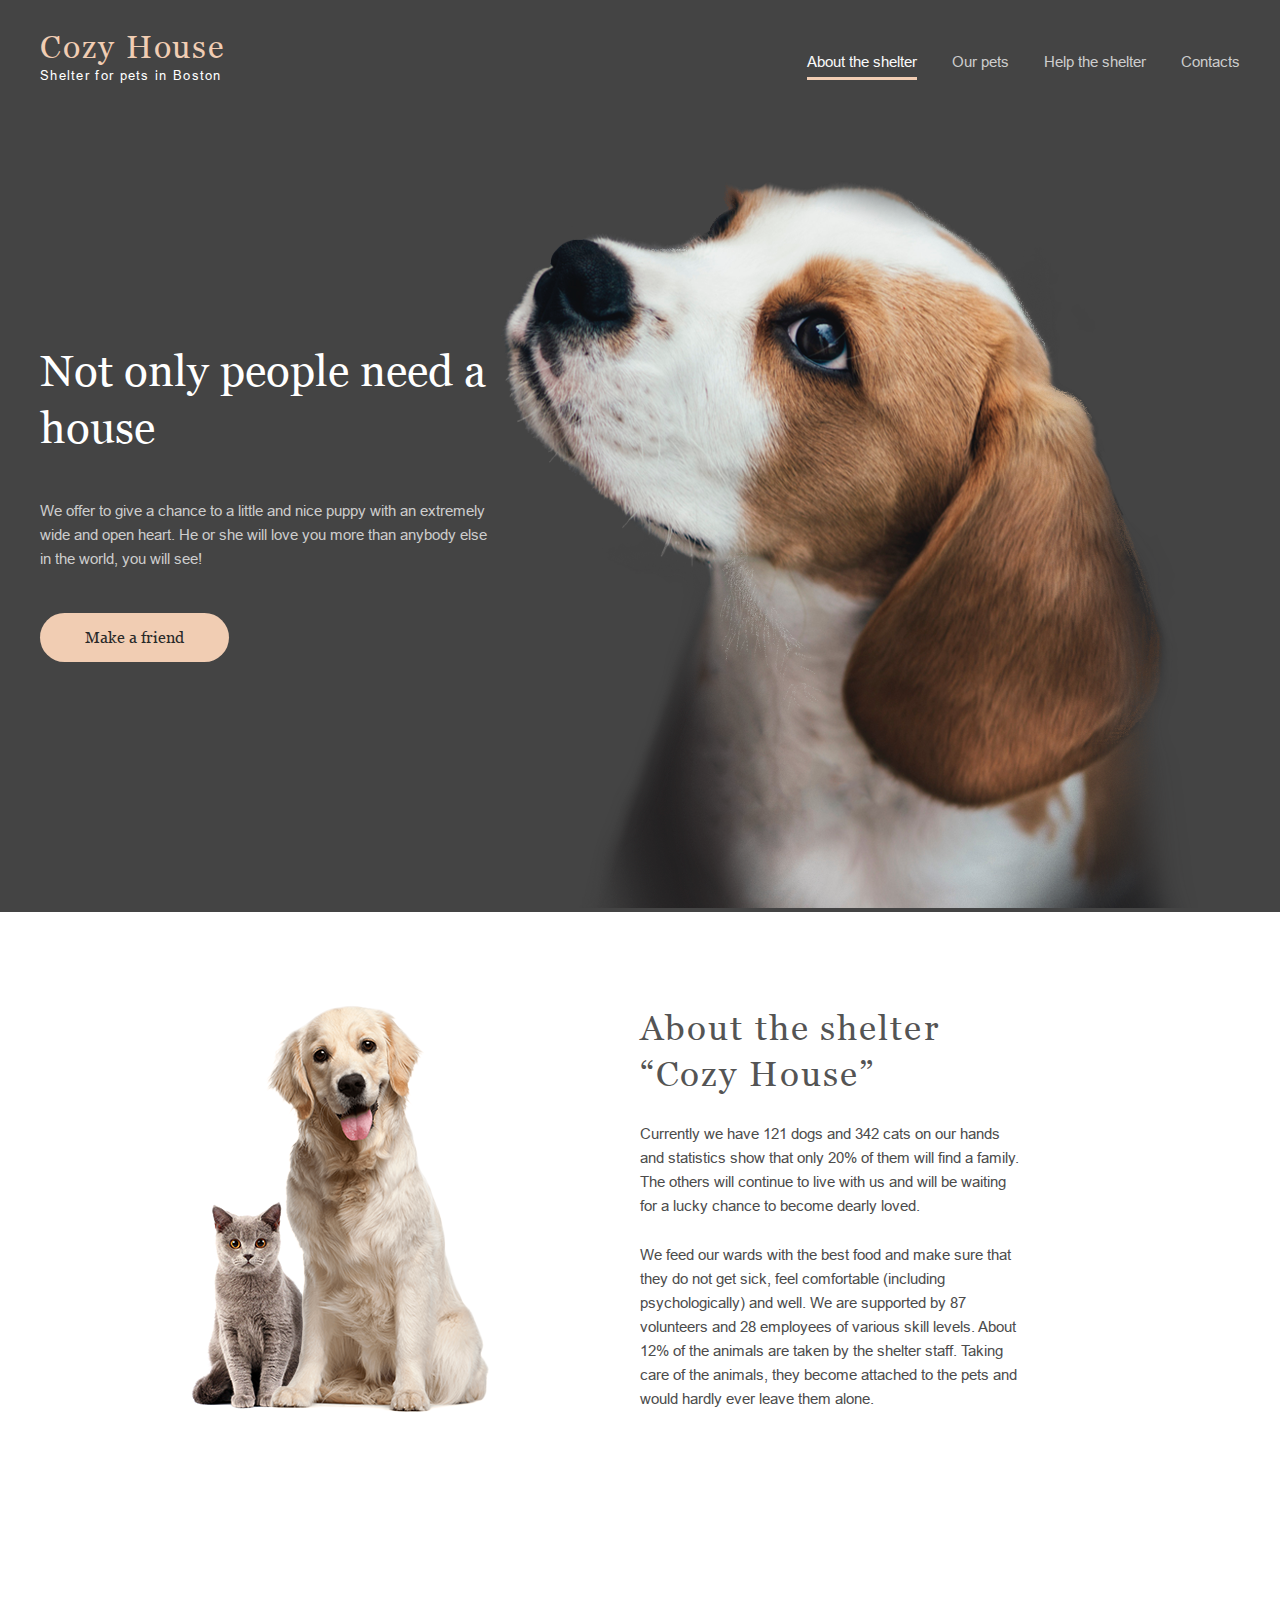
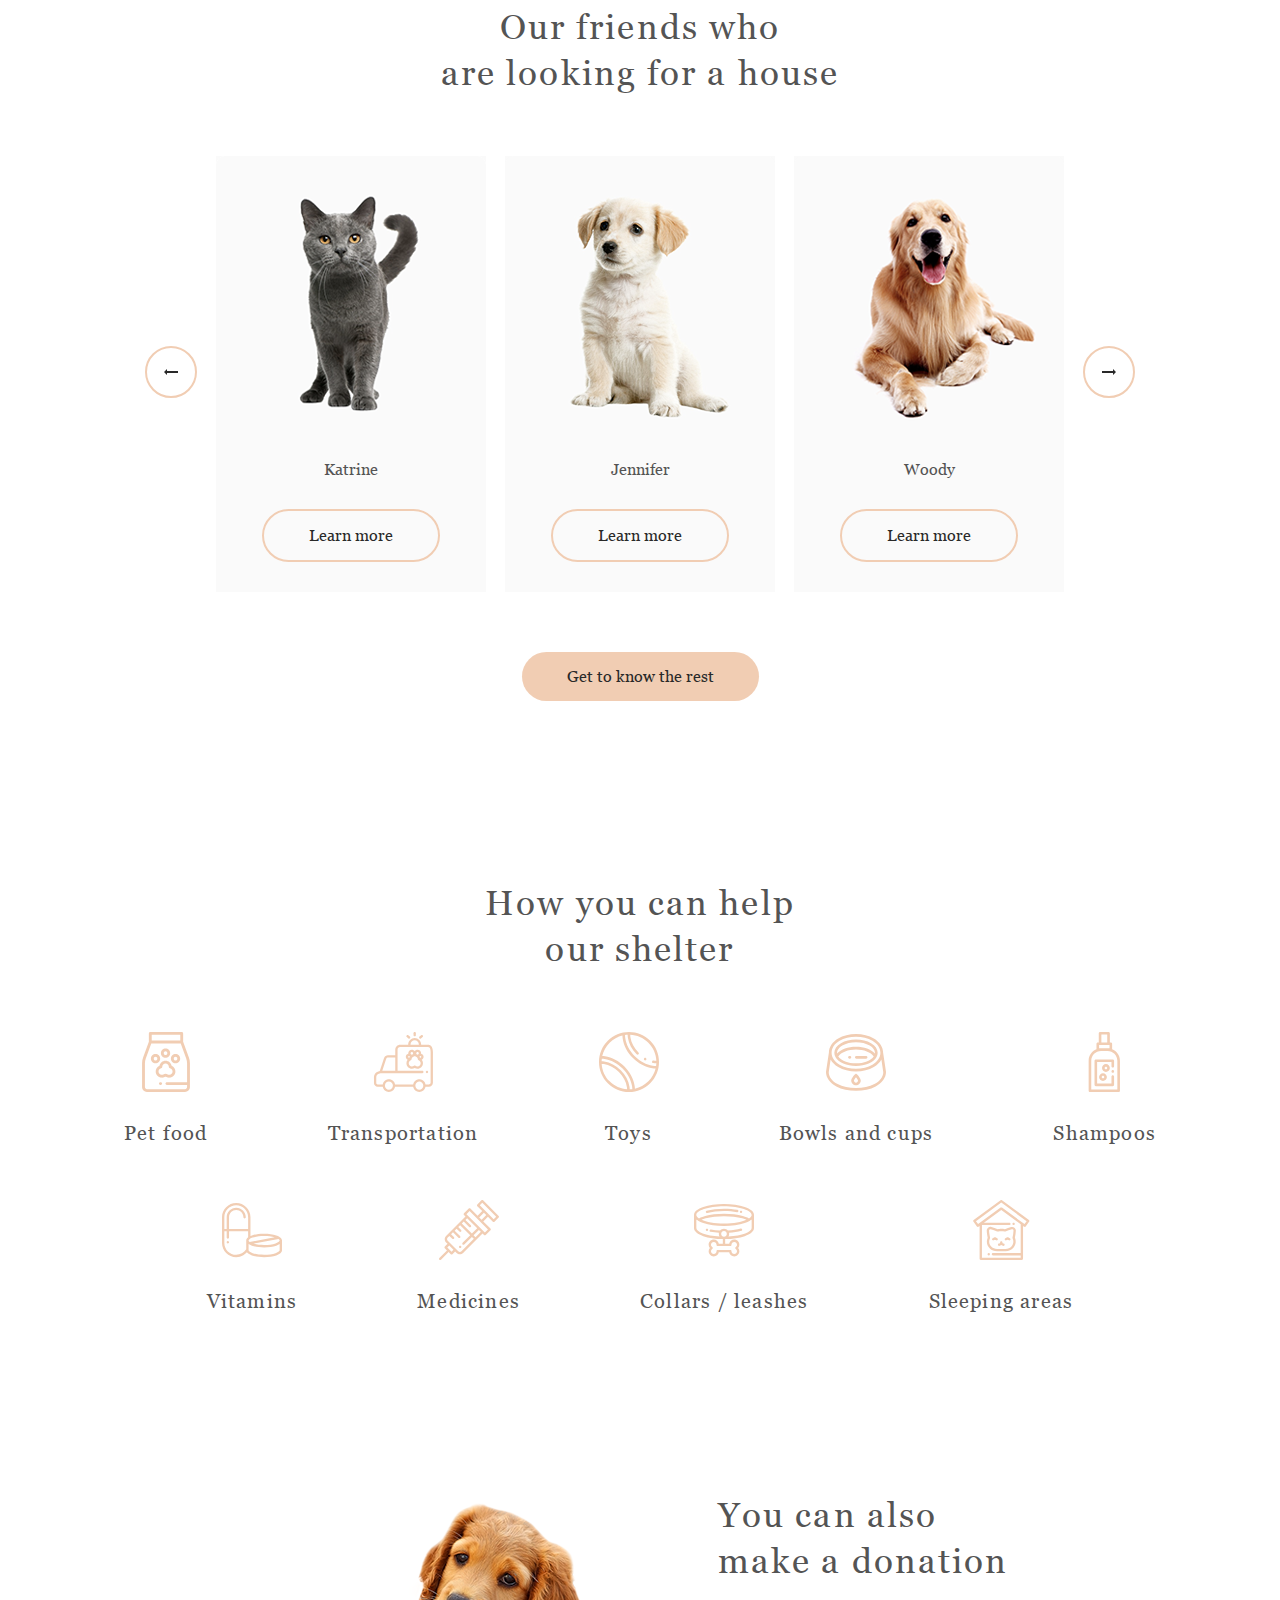
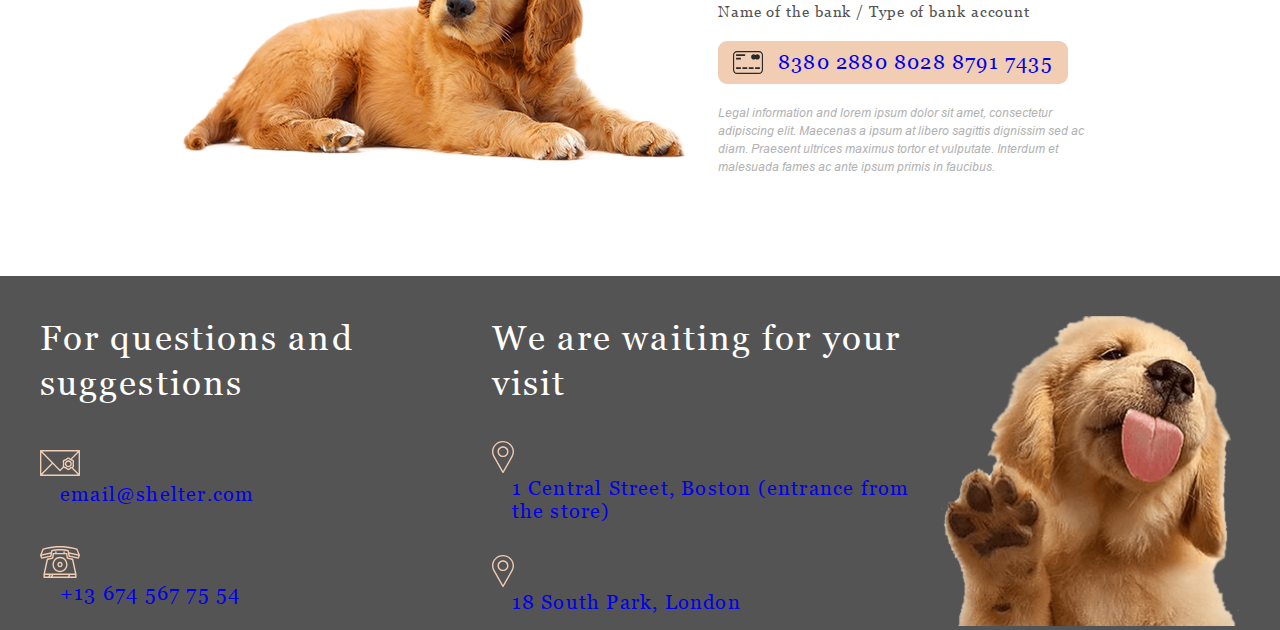
==== shelter/main/index.html @ 23172f02 "feat: add anchor links" ====
<!DOCTYPE html>
<html lang="en">

<head>
	<meta charset="UTF-8">
	<meta http-equiv="X-UA-Compatible" content="IE=edge">
	<meta name="viewport" content="width=device-width, initial-scale=1.0">
	<link rel="icon" href="../assets/images/favicon.png">
	<link rel="stylesheet" href="../assets/scss/main/main.css">
	<title>Cozy House</title>
</head>

<body>
	<header class="header header_absolute">
		<div class="header__container _container">
			<div class="logo">
				<a href="#" class="logo__link">
					<h1 class="logo__title">Cozy House</h1>
						<span class="logo__subtitle">Shelter for pets in Boston</span>
				</a>
			</div>
			<nav class="nav">
				<ul class="nav__menu nav-menu">
					<li class="nav-menu__item">
						<a href="#" class="paragraph-l nav-menu__link nav-menu__link_active">About the shelter</a>
					</li>
					<li class="nav-menu__item">
						<a href="../pets/pets.html" class="paragraph-l nav-menu__link">Our pets</a>
					</li>
					<li class="nav-menu__item">
						<a href="#help" class="paragraph-l nav-menu__link">Help the shelter</a>
					</li>
					<li class="nav-menu__item">
						<a href="#footer" class="paragraph-l nav-menu__link">Contacts</a>
					</li>
				</ul>
			</nav>
		</div>
	</header>
	<main class="main">
		<div class="not-only">
			<div class="not-only__container _container">
				<div class="not-only__body">
					<h2 class="not-only__title">Not only people need a house</h2>
					<p class="paragraph-l not-only__subtitle">We offer to give a chance to a little and nice puppy with an
						extremely wide
						and open heart. He or she will love you more than anybody else in the world, you will see!</p>
					<div class="not-only__make-friend">
						<a href="#pets" class="not-only__btn-make-friend">Make a friend</a>
					</div>
				</div>
				<div class="not-only__puppy-img">
					<img src="../assets/images/not-only-puppy.png" alt="Puppy">
				</div>
			</div>
		</div>
		<section class="about">
			<div class="about__container _container">
				<div class="about__image">
					<img src="../assets/images/about-pets.png" alt="Cat and dog">
				</div>
				<div class="about__body">
					<h3 class="about__title">About the shelter “Cozy House”</h3>
					<p class="paragraph-l about__subtitle">Currently we have 121 dogs and 342 cats on our hands and
						statistics show that
						only 20% of them will find a family. The others will continue to live with us and will be waiting for
						a lucky chance to become dearly loved.</p>
					<p class="paragraph-l about__subtitle">We feed our wards with the best food and make sure that they do
						not get sick,
						feel comfortable (including psychologically) and well. We are supported by 87 volunteers and 28
						employees of various skill levels. About 12% of the animals are taken by the shelter staff. Taking
						care of the animals, they become attached to the pets and would hardly ever leave them alone.</p>
				</div>
			</div>
		</section>
		<section class="pets" id="pets">
			<div class="pets__container _container">
				<h3 class="pets__title">Our friends who<br>are looking for a house</h3>
				<div class="pets__slider pets-slider">
					<div class="pest__slider-arrow-prev">
						<img src="../assets/images/button_arrow-prev.svg" alt="Arrow to previous">
					</div>
					<div class="pets-slider__item">
						<div class="pets-slider__pet-img">
							<img src="../assets/images/pets-katrine.png" alt="Katrine cat">
						</div>
						<span class="pet-slider__pet-name">Katrine</span>
						<a href="" class="pet-slider__btn-learn-more">Learn more</a>
					</div>
					<div class="pets-slider__item">
						<div class="pets-slider__pet-img">
							<img src="../assets/images/pets-jennifer.png" alt="Jennifer dog">
						</div>
						<span class="pet-slider__pet-name">Jennifer</span>
						<a href="" class="pet-slider__btn-learn-more">Learn more</a>
					</div>
					<div class="pets-slider__item">
						<div class="pets-slider__pet-img">
							<img src="../assets/images/pets-woody.png" alt="Woody dog">
						</div>
						<span class="pet-slider__pet-name">Woody</span>
						<a href="" class="pet-slider__btn-learn-more">Learn more</a>
					</div>
					<div class="pest__slider-arrow-next">
						<img src="../assets/images/button_arrow-next.svg" alt="Arrow to next">
					</div>
				</div>
				<div class="pets__rest">
					<a class="pets__btn-rest" href="../pets/pets.html">Get to know the rest</a>
				</div>
			</div>
		</section>
		<section class="help" id="help">
			<div class="help__container _container">
				<h3 class="help__title">How you can help<br>our shelter</h3>
				<div class="help__body">
					<div class="help__item help-item">
						<img src="../assets/icons/icon-pet-food.svg" alt="Pet food" class="help-item__img">
						<h4 class="help-item__title">Pet food</h4>
					</div>
					<div class="help__item help-item">
						<img src="../assets/icons/icon-transportation.svg" alt="Car" class="help-item__img">
						<h4 class="help-item__title">Transportation</h4>
					</div>
					<div class="help__item help-item">
						<img src="../assets/icons/icon-toys.svg" alt="Ball" class="help-item__img">
						<h4 class="help-item__title">Toys</h4>
					</div>
					<div class="help__item help-item">
						<img src="../assets/icons/icon-bowls-and-cups.svg" alt="Bowl" class="help-item__img">
						<h4 class="help-item__title">Bowls and cups</h4>
					</div>
					<div class="help__item help-item">
						<img src="../assets/icons/icon-shampoos.svg" alt="Shampoo" class="help-item__img">
						<h4 class="help-item__title">Shampoos</h4>
					</div>
					<div class="help__item help-item">
						<img src="../assets/icons/icon-vitamins.svg" alt="Pills" class="help-item__img">
						<h4 class="help-item__title">Vitamins</h4>
					</div>
					<div class="help__item help-item">
						<img src="../assets/icons/icon-medicines.svg" alt="Injection" class="help-item__img">
						<h4 class="help-item__title">Medicines</h4>
					</div>
					<div class="help__item help-item">
						<img src="../assets/icons/icon-collars-leashes.svg" alt="Collar" class="help-item__img">
						<h4 class="help-item__title">Collars / leashes</h4>
					</div>
					<div class="help__item help-item">
						<img src="../assets/icons/icon-sleeping-area.svg" alt="Sleeping area" class="help-item__img">
						<h4 class="help-item__title">Sleeping areas</h4>
					</div>
				</div>
			</div>
		</section>
		<section class="donation">
			<div class="donation-container _container">
				<div class="donation__row">
					<div class="donation__image">
						<img src="../assets/images/donation-dog.png" alt="Doggy">
					</div>
					<div class="donation__body">
						<h3 class="donation__title">You can also<br>make a donation</h3>
						<h5 class="bank-name">Name of the bank / Type of bank account</h5>
						<div class="donation__credit-card credit-card">
							<img class="credit-card__icon" src="../assets/icons/icon-credit-card.svg" alt="Credit card">
							<a href="#" class="credic-card__link-number">
								<h4 class="credit-card__number">8380 2880 8028 8791 7435</h4>
							</a>
						</div>
						<p class="paragraph-s donation__info">
							Legal information and lorem ipsum dolor sit amet, consectetur adipiscing elit. Maecenas a ipsum at
							libero sagittis dignissim sed ac diam. Praesent ultrices maximus tortor et vulputate. Interdum et
							malesuada fames ac ante ipsum primis in faucibus.
						</p>
					</div>
				</div>
			</div>
		</section>
	</main>
	<footer class="footer" id="footer">
		<div class="footer-container _container">
			<div class="footer__contacts contacts">
				<h3 class="contacts__title">For questions and suggestions</h3>
				<div class="contacts__email">
					<a href="mailto:email@shelter.com" class="contacts__email-link">
						<img src="../assets/icons/icon-email.svg" alt="Email">
						<h4 class="contacts__email-name">email@shelter.com</h4>
					</a>
				</div>
				<div class="contacts__phone">
					<a href="tel:+136745677554" class="contacts__phone-link">
						<img src="../assets/icons/icon-phone.svg" alt="Phone">
						<h4 class="contacts__phone-number">+13 674 567 75 54</h4>
					</a>
				</div>
			</div>
			<div class="footer__location location">
				<h3 class="location__title">We are waiting for your visit</h3>
				<div class="location__item">
					<a href="https://www.google.com/maps/place/1+Central+St,+Boston,+MA+02109,+%D0%A1%D0%A8%D0%90/@42.3585519,-71.056915,17z/data=!3m1!4b1!4m5!3m4!1s0x89e370868bc2ce7b:0x82fa7db94f5fea9e!8m2!3d42.3585519!4d-71.0547263" class="location__item-link">
						<img src="../assets/icons/icon-marker.svg" alt="Marker">
						<h4 class="location__name">1 Central Street, Boston (entrance from the store)</h4>
					</a>
				</div>
				<div class="location__item">
					<a href="https://www.google.com/maps/place/South+Park+Court,+18+S+Park+Rd,+London+SW19+8TD,+%D0%92%D0%B5%D0%BB%D0%B8%D0%BA%D0%BE%D0%B1%D1%80%D0%B8%D1%82%D0%B0%D0%BD%D0%B8%D1%8F/@51.4202191,-0.2046367,17z/data=!3m1!4b1!4m6!3m5!1s0x487608baa7401b31:0x873a95ca58e122b2!8m2!3d51.4202192!4d-0.200152!16s%2Fg%2F11c1z48z8w" class="location__item-link">
						<img src="../assets/icons/icon-marker.svg" alt="Marker">
						<h4 class="location__name">18 South Park, London</h4>
					</a>
				</div>
			</div>
			<div class="footer__puppy-img">
				<img src="../assets/images/footer-puppy.png" alt="Puppy">
			</div>
		</div>
	</footer>
</body>

</html>
---- shelter/assets/scss/main/main.css ----
@font-face {
  font-family: Arial;
  src: url(../../fonts/Arial.woff2), url(../../fonts/Arial.woff);
  font-style: normal;
  font-weight: 400;
}
@font-face {
  font-family: Arial;
  src: url(../../fonts/Arial-Italic.woff2), url(../../fonts/Arial-Italic.woff);
  font-style: italic;
  font-weight: 400;
}
@font-face {
  font-family: Georgia;
  src: url(../../fonts/Georgia.woff2), url(../../fonts/Georgia.woff);
  font-style: normal;
  font-weight: 400;
}
@font-face {
  font-family: Georgia;
  src: url(../../fonts/Georgia-Bold.woff2), url(../../fonts/Georgia-Bold.woff);
  font-style: normal;
  font-weight: 700;
}
@font-face {
  font-family: Georgia;
  src: url(../../fonts/Georgia-Italic.woff2), url(../../fonts/Georgia-Italic.woff);
  font-style: italic;
  font-weight: 400;
}
*,
*::before,
*::after {
  margin: 0;
  border: 0;
  padding: 0;
  box-sizing: border-box;
}

ol,
ul,
li {
  list-style-type: none;
}

a {
  text-decoration: none;
}

html, body {
  height: 100%;
}

body {
  font-family: Georgia, serif;
  font-weight: 400;
  font-size: 1rem;
  letter-spacing: normal;
  line-height: normal;
  font-style: normal;
  background: #FFFFFF;
  color: #545454;
}

._container {
  margin: auto;
  overflow: hidden;
  max-width: 1200px;
  padding: 0 40px;
  box-sizing: content-box;
}

h2 {
  font-family: Georgia, serif;
  font-weight: 400;
  font-size: 2.75rem;
  letter-spacing: normal;
  line-height: 130%;
  font-style: normal;
}

h3 {
  font-family: Georgia, serif;
  font-weight: 400;
  font-size: 2.1875rem;
  letter-spacing: 2.1px;
  line-height: 130%;
  font-style: normal;
}

.h3-mobile {
  font-family: Georgia, serif;
  font-weight: 400;
  font-size: 1.5625rem;
  letter-spacing: 1.5px;
  line-height: 130%;
  font-style: normal;
}

h4 {
  font-family: Georgia, serif;
  font-weight: 400;
  font-size: 1.25rem;
  letter-spacing: 1.2px;
  line-height: 115%;
  font-style: normal;
}

h5 {
  font-family: Georgia, serif;
  font-weight: 400;
  font-size: 0.9375rem;
  letter-spacing: 0.9px;
  line-height: 110%;
  font-style: normal;
}

.h5-modal-window {
  font-family: Georgia, serif;
  font-weight: 700;
  font-size: 0.9375rem;
  letter-spacing: 0.9px;
  line-height: 110%;
  font-style: normal;
}

.paragraph-l {
  font-family: Arial, sans-serif;
  font-weight: 400;
  font-size: 0.9375rem;
  letter-spacing: normal;
  line-height: 160%;
  font-style: normal;
}

.paragraph-s {
  font-family: Arial, sans-serif;
  font-weight: 400;
  font-size: 0.75rem;
  letter-spacing: normal;
  line-height: 150%;
  font-style: italic;
}

.paragraph-mobile-menu {
  font-family: Arial, sans-serif;
  font-weight: 400;
  font-size: 2rem;
  letter-spacing: normal;
  line-height: 160%;
  font-style: normal;
}

.logo__title {
  font-family: Georgia, serif;
  font-weight: 400;
  font-size: 2rem;
  letter-spacing: 1.92px;
  line-height: 110%;
  font-style: normal;
}

.logo__subtitle {
  font-family: Arial, sans-serif;
  font-weight: 400;
  font-size: 0.8125rem;
  letter-spacing: 1.3px;
  line-height: normal;
  font-style: normal;
}

.header {
  position: relative;
}

.header_absolute {
  position: absolute;
  width: 100%;
  left: 0;
  top: 0;
  z-index: 20;
}

.header__container {
  display: flex;
  align-items: center;
  justify-content: space-between;
  background-color: #444444;
  padding-top: 30px;
}

.logo {
  display: flex;
  flex-direction: column;
}

.logo > *:first-child {
  margin: 0 0 10px 0;
}

.logo__title {
  display: block;
  color: #F1CDB3;
}

.logo__subtitle {
  color: #FFFFFF;
  text-align: right;
}

.nav-menu {
  display: flex;
}

.nav-menu > *:not(:last-child) {
  margin: 0 35px 0 0;
}

.nav-menu__link {
  color: #CDCDCD;
}

.nav-menu__link_active {
  color: #FAFAFA;
  padding: 0 0 7px 0;
  border-bottom: 3px solid #F1CDB3;
}

.not-only {
  position: relative;
}

.not-only__container {
  padding-top: 180px;
  display: flex;
  background-color: #444444;
}

.not-only__body {
  padding: 163px 0 243px 0;
  max-width: 460px;
}

.not-only__body > *:not(:last-child) {
  margin: 0 0 42px 0;
}

.not-only__title {
  color: #FFFFFF;
}

.not-only__subtitle {
  color: #CDCDCD;
}

.not-only__make-friend {
  display: flex;
  justify-content: flex-start;
}

.not-only__btn-make-friend {
  display: flex;
  align-items: center;
  justify-content: center;
  color: #292929;
  padding: 15px 45px;
  border-radius: 100px;
  background-color: #F1CDB3;
}

.about__container {
  padding-top: 80px;
  padding-bottom: 100px;
  display: flex;
}

.about__container > * {
  flex: 0 1 50%;
}

.about__image {
  display: flex;
  align-items: center;
  justify-content: center;
}

.about__body {
  padding: 14px 0;
  max-width: 380px;
}

.about__body > *:not(:last-child) {
  margin: 0 0 25px 0;
}

.about__title {
  color: #545454;
}

.about__subtitle {
  color: #4C4C4C;
}

.pets__container {
  padding-top: 80px;
  padding-bottom: 100px;
}

.pets__container > *:not(:last-child) {
  margin: 0 0 60px 0;
}

.pets__title {
  text-align: center;
}

.pets-slider {
  display: flex;
  justify-content: space-between;
  align-items: center;
  padding: 0 105px;
}

.pets-slider__item {
  background-color: #FAFAFA;
  display: flex;
  align-items: center;
  justify-content: center;
  flex-direction: column;
  min-height: 435px;
}

.pets-slider__item > * {
  margin: 0 0 30px 0;
}

.pet-slider__pet-name {
  color: #545454;
}

.pet-slider__btn-learn-more {
  display: flex;
  align-items: center;
  justify-content: center;
  color: #292929;
  padding: 15px 45px;
  border-radius: 100px;
  border: 2px solid #F1CDB3;
}

.pets__rest {
  display: flex;
  align-items: center;
  justify-content: center;
}

.pets__btn-rest {
  display: flex;
  align-items: center;
  justify-content: center;
  color: #292929;
  padding: 15px 45px;
  border-radius: 100px;
  background-color: #F1CDB3;
}

.help__container {
  padding-top: 80px;
  padding-bottom: 100px;
}

.help__title {
  text-align: center;
  margin: 0 0 60px 0;
}

.help__body {
  display: flex;
  justify-content: center;
  flex-wrap: wrap;
  -moz-column-gap: 120px;
       column-gap: 120px;
  row-gap: 55px;
}

.help__item {
  display: flex;
  align-items: center;
  justify-content: center;
  flex-direction: column;
}

.help-item__img {
  width: 60px;
  margin: 0 0 30px 0;
}

.help-item__title {
  text-align: center;
}

.donation-container {
  padding-top: 80px;
  padding-bottom: 100px;
}

.donation__row {
  padding: 0 142px 0 143px;
  display: flex;
  align-items: center;
  justify-content: center;
}

.donation__body {
  display: flex;
  flex-direction: column;
  align-items: flex-start;
  padding: 0 0 0 30px;
}

.donation__body > *:not(:last-child) {
  margin: 0 0 20px 0;
}

.donation__title {
  color: #545454;
}

.bank-name {
  color: #545454;
}

.credit-card {
  display: flex;
  background-color: #F1CDB3;
  padding: 10px 15px;
  border-radius: 9px;
}

.credit-card__number {
  padding: 0 0 0 15px;
}

.donation__info {
  color: #B2B2B2;
}

.footer-container {
  padding-top: 40px;
  background-color: #545454;
  display: flex;
}

.contacts__title ~ *, .location__title ~ * {
  color: #F1CDB3;
}

.contacts > *:not(:last-child) {
  margin: 0 0 40px 0;
}

.contacts__title, .location__title {
  color: #FFFFFF;
}

.contacts__email, .contacts__phone, .location__item {
  display: flex;
  justify-content: flex-start;
  align-items: center;
}

.contacts__email-name, .contacts__phone-number, .location__name {
  padding: 0 0 0 20px;
}

.location__title {
  margin: 0 0 34px 0;
}

.location__item:not(:last-child) {
  margin: 0 0 32px 0;
}/*# sourceMappingURL=main.css.map */
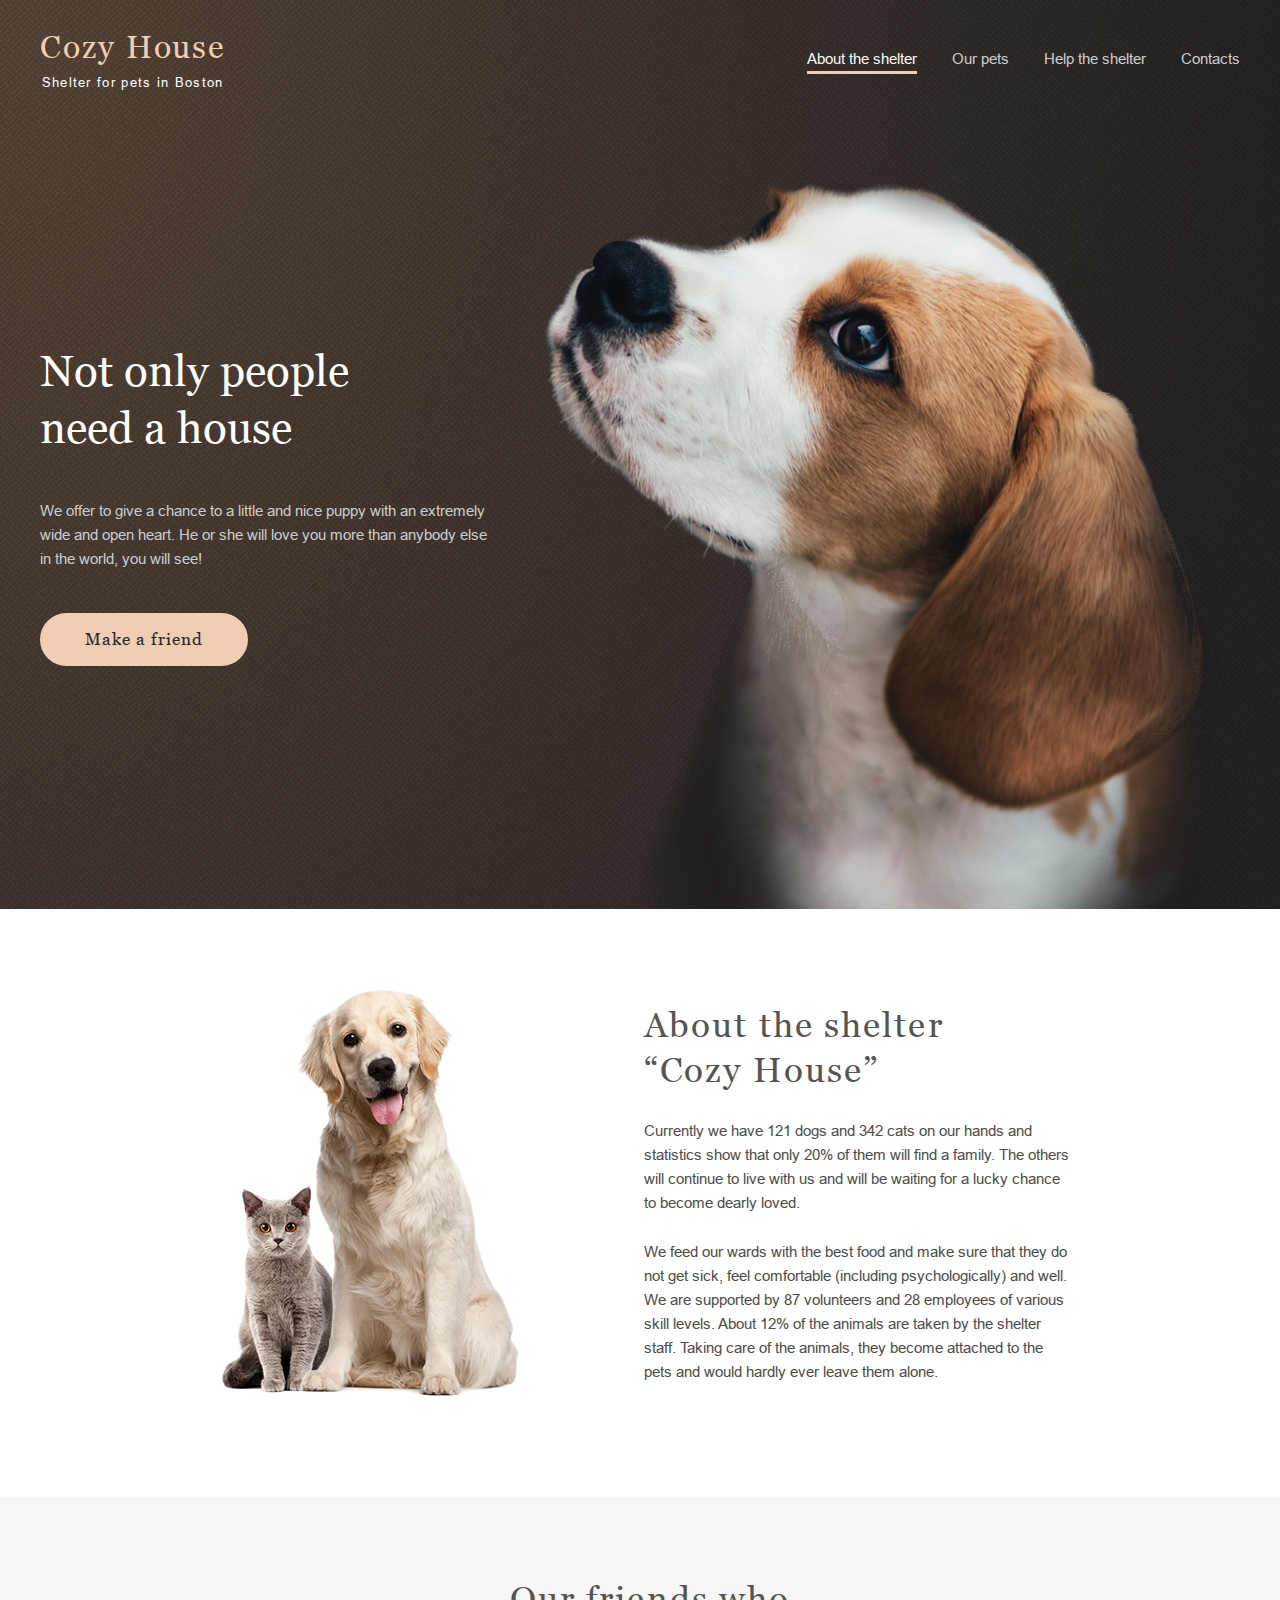
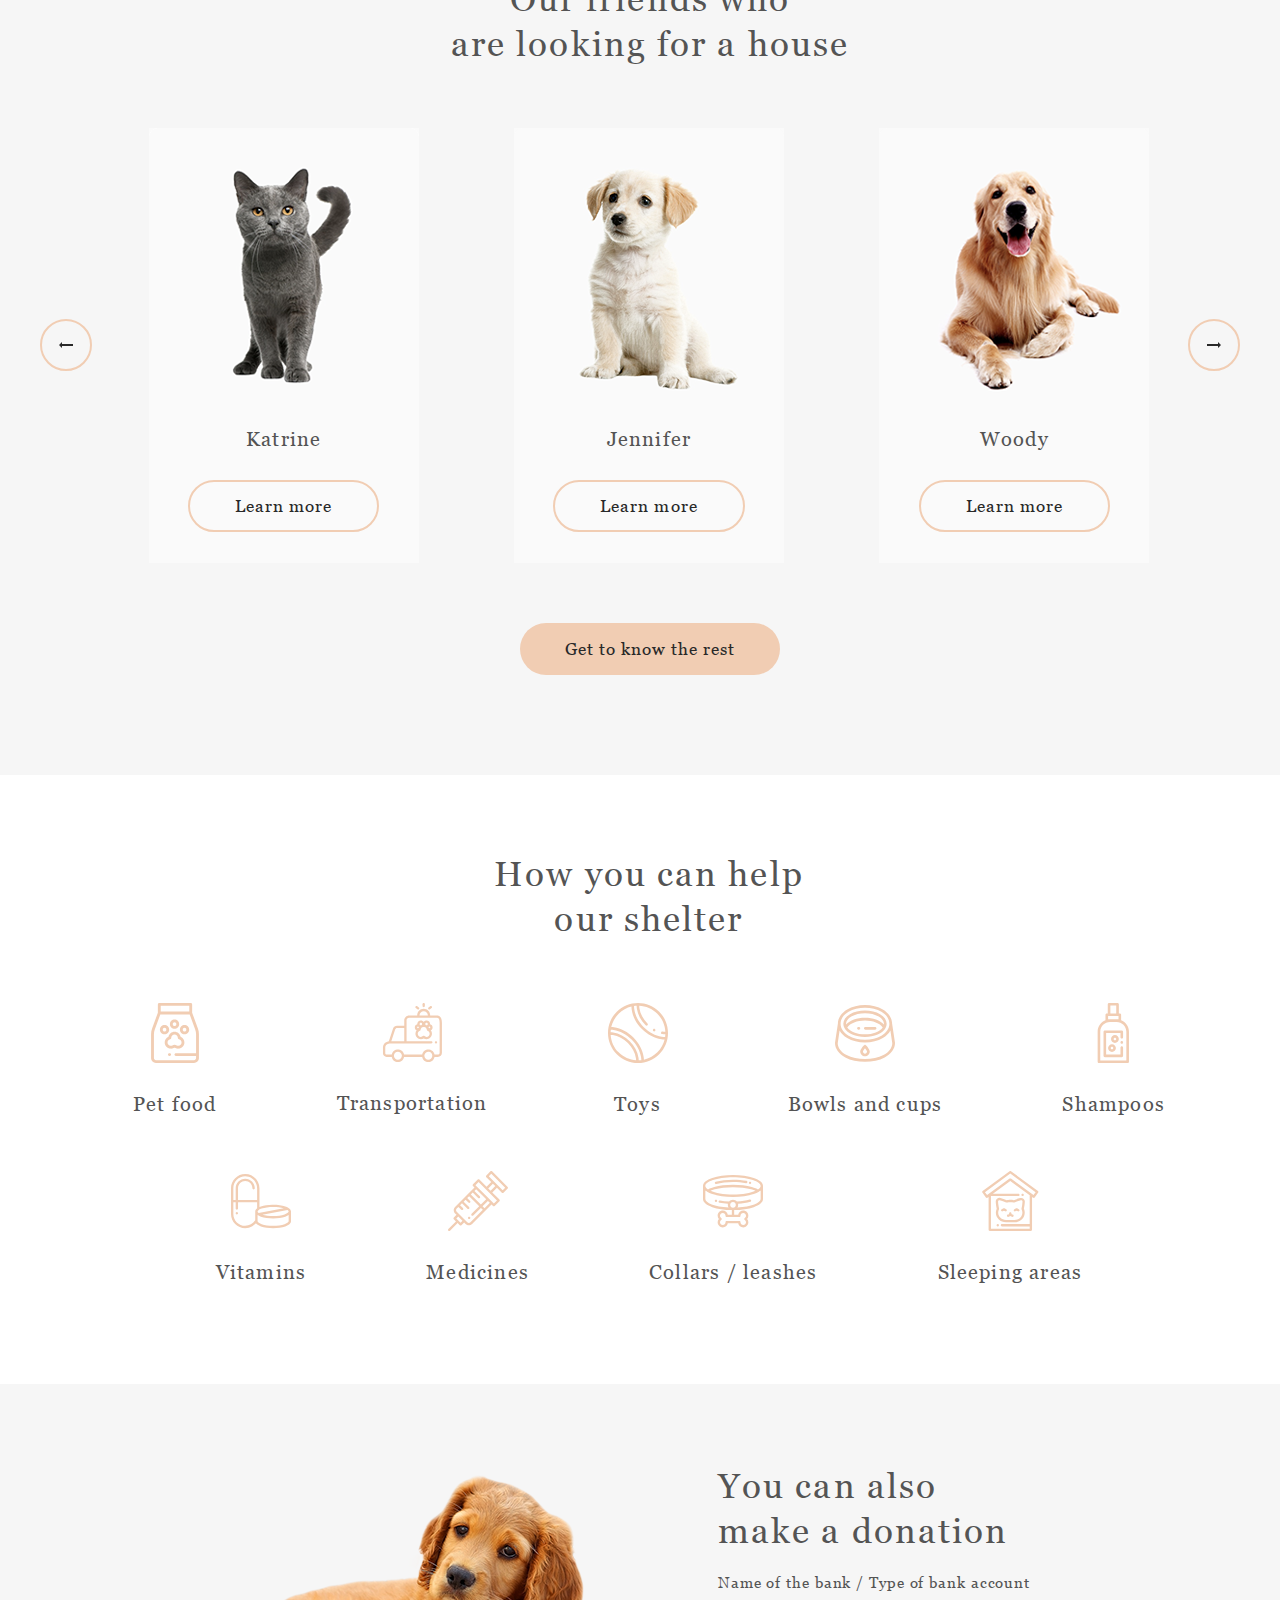
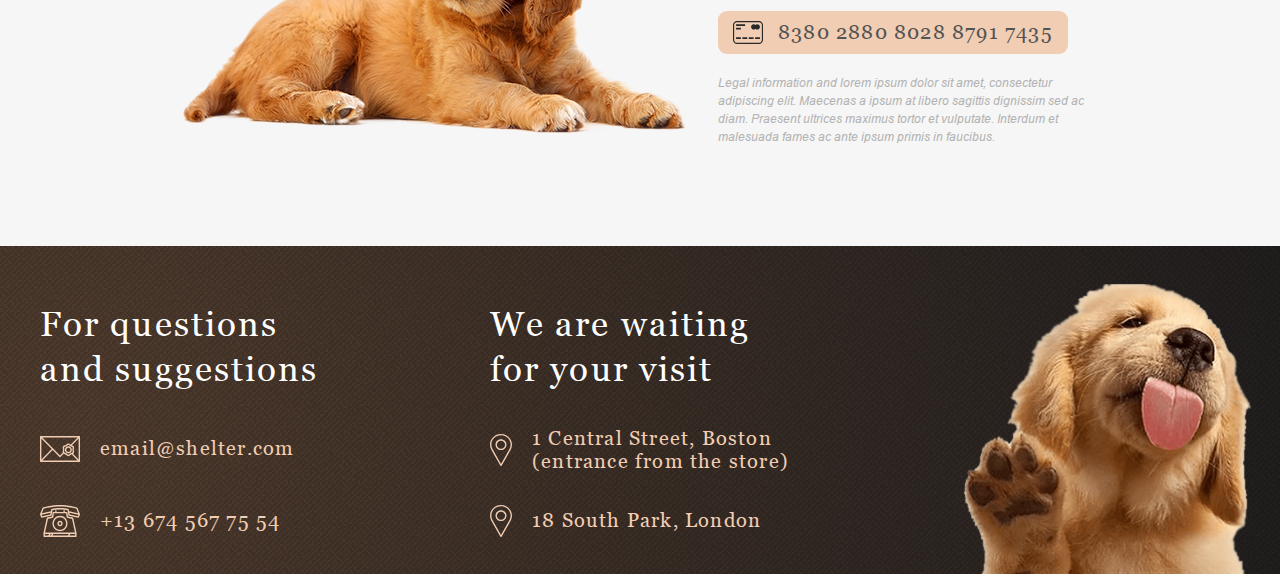
==== commit ea9a48e0: "feat: add link to script.js" ====
--- a/shelter/main/index.html
+++ b/shelter/main/index.html
@@ -164,7 +164,7 @@
 						<h5 class="bank-name">Name of the bank / Type of bank account</h5>
 						<div class="donation__credit-card credit-card">
 							<img class="credit-card__icon" src="../assets/icons/icon-credit-card.svg" alt="Credit card">
-							<a href="#" class="credic-card__link-number">
+							<a href="#" class="credit-card__link-number">
 								<h4 class="credit-card__number">8380 2880 8028 8791 7435</h4>
 							</a>
 						</div>
@@ -215,6 +215,7 @@
 			</div>
 		</div>
 	</footer>
+	<script src="../assets/scripts/index.js"></script>
 </body>
 
 </html>--- a/shelter/assets/scss/main/main.css
+++ b/shelter/assets/scss/main/main.css
@@ -37,6 +37,14 @@
   box-sizing: border-box;
 }
 
+html, body {
+  height: 100%;
+}
+
+html {
+  scroll-behavior: smooth;
+}
+
 ol,
 ul,
 li {
@@ -47,8 +55,8 @@
   text-decoration: none;
 }
 
-html, body {
-  height: 100%;
+img {
+  vertical-align: top;
 }
 
 body {
@@ -66,6 +74,7 @@
   margin: auto;
   overflow: hidden;
   max-width: 1200px;
+  width: 100%;
   padding: 0 40px;
   box-sizing: content-box;
 }
@@ -185,7 +194,6 @@
   display: flex;
   align-items: center;
   justify-content: space-between;
-  background-color: #444444;
   padding-top: 30px;
 }
 
@@ -194,18 +202,18 @@
   flex-direction: column;
 }
 
-.logo > *:first-child {
+.logo__link > *:first-child {
   margin: 0 0 10px 0;
 }
 
 .logo__title {
+  color: #F1CDB3;
+}
+
+.logo__subtitle {
   display: block;
-  color: #F1CDB3;
-}
-
-.logo__subtitle {
+  text-align: center;
   color: #FFFFFF;
-  text-align: right;
 }
 
 .nav-menu {
@@ -217,23 +225,28 @@
 }
 
 .nav-menu__link {
+  display: block;
   color: #CDCDCD;
+  transition: color 0.5s ease-in-out;
+}
+
+.nav-menu__link:not(.nav-menu__link_active):hover {
+  color: #FAFAFA;
 }
 
 .nav-menu__link_active {
   color: #FAFAFA;
-  padding: 0 0 7px 0;
   border-bottom: 3px solid #F1CDB3;
 }
 
 .not-only {
   position: relative;
+  background: url(../../../assets/images/background-noise.png), radial-gradient(100% 215.42% at 0% 0%, #5B483A 0%, #262425 100%);
 }
 
 .not-only__container {
   padding-top: 180px;
   display: flex;
-  background-color: #444444;
 }
 
 .not-only__body {
@@ -247,6 +260,7 @@
 
 .not-only__title {
   color: #FFFFFF;
+  max-width: 410px;
 }
 
 .not-only__subtitle {
@@ -265,7 +279,24 @@
   color: #292929;
   padding: 15px 45px;
   border-radius: 100px;
+  font-family: Georgia, serif;
+  font-weight: 400;
+  font-size: 1.0625rem;
+  letter-spacing: 1.02px;
+  line-height: 130%;
+  font-style: normal;
+  cursor: pointer;
   background-color: #F1CDB3;
+}
+
+.not-only__btn-make-friend:hover {
+  background: #FFFFFF;
+}
+
+.not-only__puppy-img {
+  position: relative;
+  right: -42px;
+  bottom: -1px;
 }
 
 .about__container {
@@ -280,13 +311,14 @@
 
 .about__image {
   display: flex;
-  align-items: center;
-  justify-content: center;
+  align-items: flex-start;
+  justify-content: center;
+  padding: 0 0 0 60px;
 }
 
 .about__body {
-  padding: 14px 0;
-  max-width: 380px;
+  padding: 14px 0 0 4px;
+  max-width: 430px;
 }
 
 .about__body > *:not(:last-child) {
@@ -295,10 +327,15 @@
 
 .about__title {
   color: #545454;
+  max-width: 370px;
 }
 
 .about__subtitle {
   color: #4C4C4C;
+}
+
+.pets {
+  background: #F6F6F6;
 }
 
 .pets__container {
@@ -310,15 +347,32 @@
   margin: 0 0 60px 0;
 }
 
-.pets__title {
+.pets .pets__title {
   text-align: center;
+  max-width: 400px;
+  margin-left: auto;
+  margin-right: auto;
+  transform: translateX(10px);
 }
 
 .pets-slider {
   display: flex;
-  justify-content: space-between;
-  align-items: center;
-  padding: 0 105px;
+  justify-content: space-around;
+  align-items: center;
+  padding: 0 43px 0 61px;
+  position: relative;
+}
+
+.pest__slider-arrow-prev, .pest__slider-arrow-next {
+  position: absolute;
+}
+
+.pest__slider-arrow-prev {
+  left: 0;
+}
+
+.pest__slider-arrow-next {
+  right: 0;
 }
 
 .pets-slider__item {
@@ -330,12 +384,19 @@
   min-height: 435px;
 }
 
+.pets-slider__item:hover .pet-slider__btn-learn-more {
+  border-color: #FDDCC4;
+  background: #FDDCC4;
+}
+
 .pets-slider__item > * {
   margin: 0 0 30px 0;
 }
 
 .pet-slider__pet-name {
   color: #545454;
+  font-size: 1.25rem;
+  letter-spacing: 1.2px;
 }
 
 .pet-slider__btn-learn-more {
@@ -345,13 +406,23 @@
   color: #292929;
   padding: 15px 45px;
   border-radius: 100px;
+  font-family: Georgia, serif;
+  font-weight: 400;
+  font-size: 1.0625rem;
+  letter-spacing: 1.02px;
+  line-height: 130%;
+  font-style: normal;
+  cursor: pointer;
   border: 2px solid #F1CDB3;
+  max-height: 52px;
+  transition: all 0.5s ease-in-out;
 }
 
 .pets__rest {
   display: flex;
   align-items: center;
   justify-content: center;
+  padding: 0 0 0 20px;
 }
 
 .pets__btn-rest {
@@ -361,17 +432,26 @@
   color: #292929;
   padding: 15px 45px;
   border-radius: 100px;
+  font-family: Georgia, serif;
+  font-weight: 400;
+  font-size: 1.0625rem;
+  letter-spacing: 1.02px;
+  line-height: 130%;
+  font-style: normal;
+  cursor: pointer;
   background-color: #F1CDB3;
 }
 
 .help__container {
   padding-top: 80px;
   padding-bottom: 100px;
+  padding-top: 77px;
 }
 
 .help__title {
   text-align: center;
   margin: 0 0 60px 0;
+  padding: 0 0 0 18px;
 }
 
 .help__body {
@@ -381,6 +461,7 @@
   -moz-column-gap: 120px;
        column-gap: 120px;
   row-gap: 55px;
+  padding: 0 0 0 18px;
 }
 
 .help__item {
@@ -399,6 +480,10 @@
   text-align: center;
 }
 
+.donation {
+  background-color: #F6F6F6;
+}
+
 .donation-container {
   padding-top: 80px;
   padding-bottom: 100px;
@@ -438,6 +523,7 @@
 }
 
 .credit-card__number {
+  color: #545454;
   padding: 0 0 0 15px;
 }
 
@@ -445,13 +531,28 @@
   color: #B2B2B2;
 }
 
+.footer {
+  position: relative;
+  background: url(../../../assets/images/background-noise.png), radial-gradient(110.67% 538.64% at 5.73% 50%, #513D2F 0%, #1A1A1C 100%);
+}
+
 .footer-container {
-  padding-top: 40px;
-  background-color: #545454;
-  display: flex;
-}
-
-.contacts__title ~ *, .location__title ~ * {
+  padding-top: 18px;
+  display: flex;
+  justify-content: space-between;
+  align-items: center;
+}
+
+.footer__contacts,
+.footer__location {
+  max-width: 300px;
+  display: flex;
+  flex-direction: column;
+  align-items: flex-start;
+}
+
+.contacts__title ~ *,
+.location__title ~ * {
   color: #F1CDB3;
 }
 
@@ -459,17 +560,23 @@
   margin: 0 0 40px 0;
 }
 
-.contacts__title, .location__title {
+.contacts__title,
+.location__title {
   color: #FFFFFF;
 }
 
-.contacts__email, .contacts__phone, .location__item {
+.contacts__email-link,
+.contacts__phone-link,
+.location__item-link {
   display: flex;
   justify-content: flex-start;
   align-items: center;
-}
-
-.contacts__email-name, .contacts__phone-number, .location__name {
+  color: #F1CDB3;
+}
+
+.contacts__email-name,
+.contacts__phone-number,
+.location__name {
   padding: 0 0 0 20px;
 }
 
@@ -479,4 +586,10 @@
 
 .location__item:not(:last-child) {
   margin: 0 0 32px 0;
+}
+
+.footer__puppy-img {
+  position: relative;
+  right: -20px;
+  bottom: -20px;
 }/*# sourceMappingURL=main.css.map */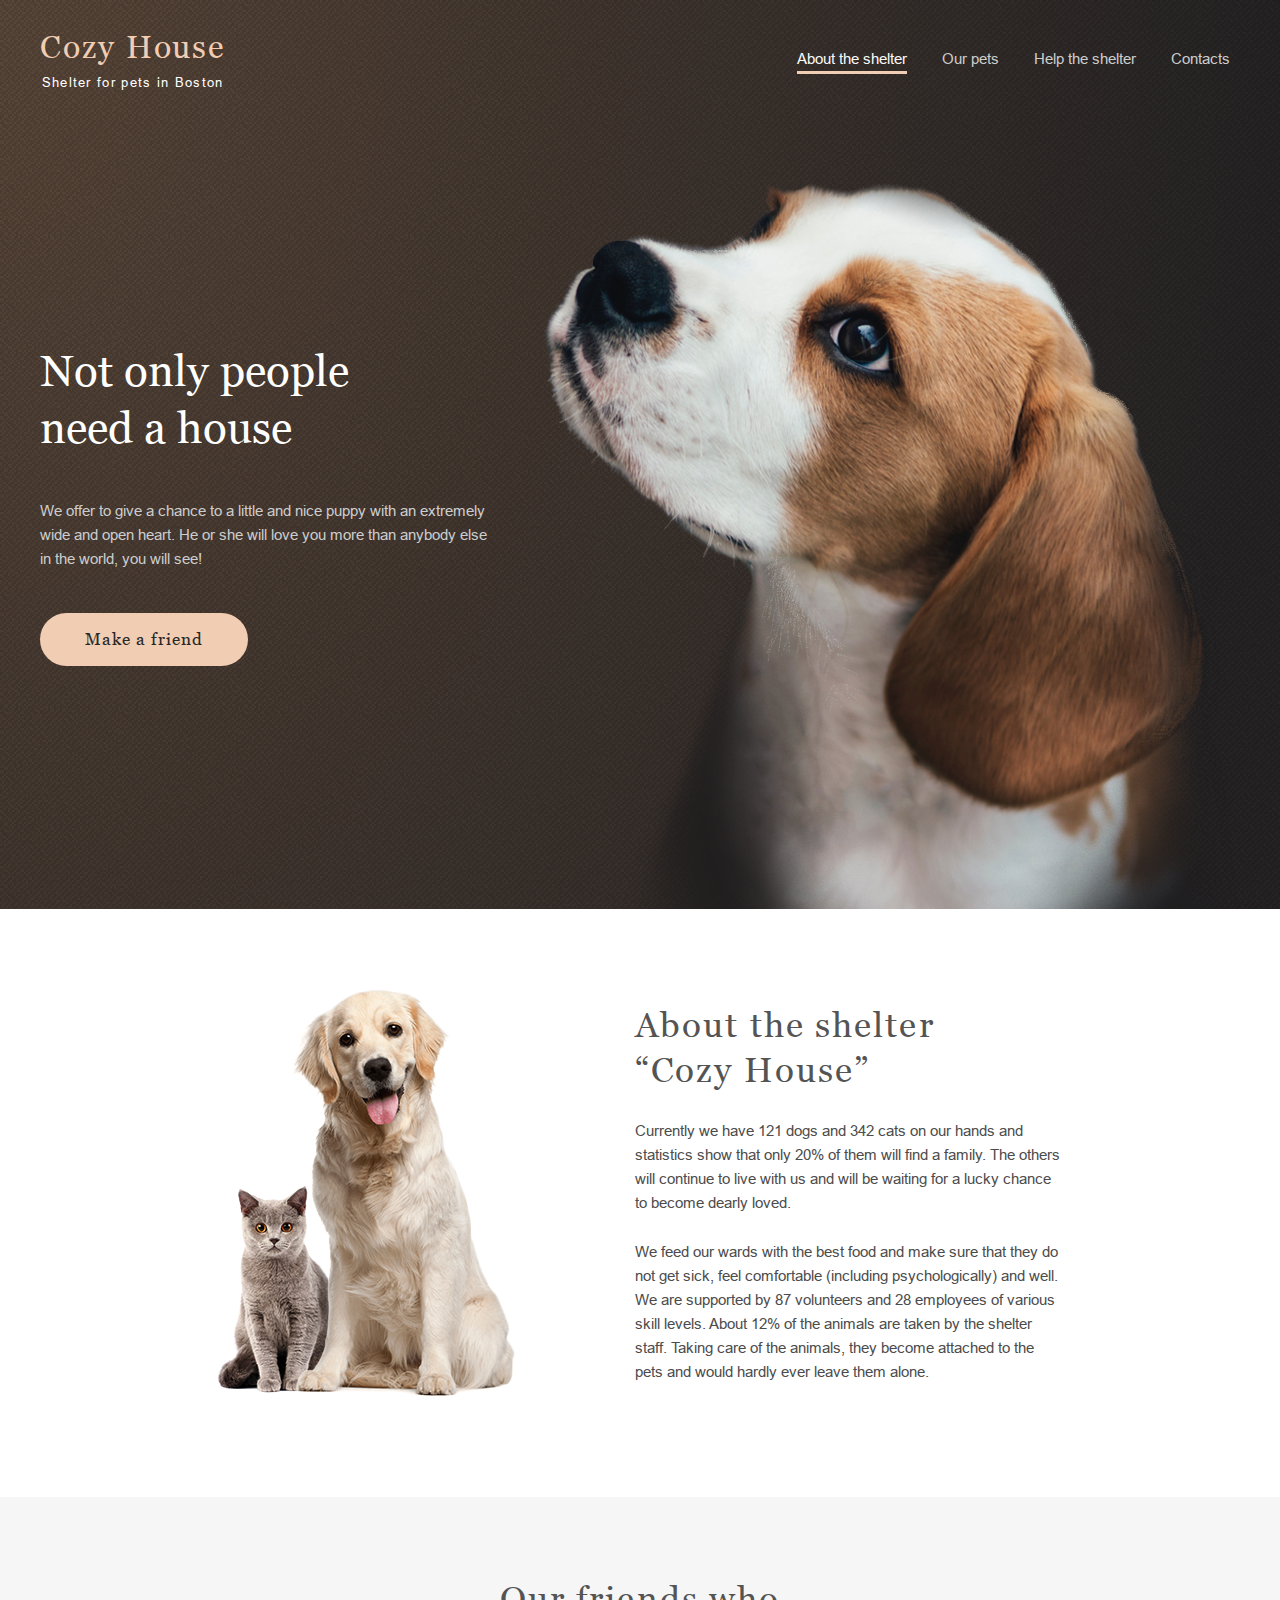
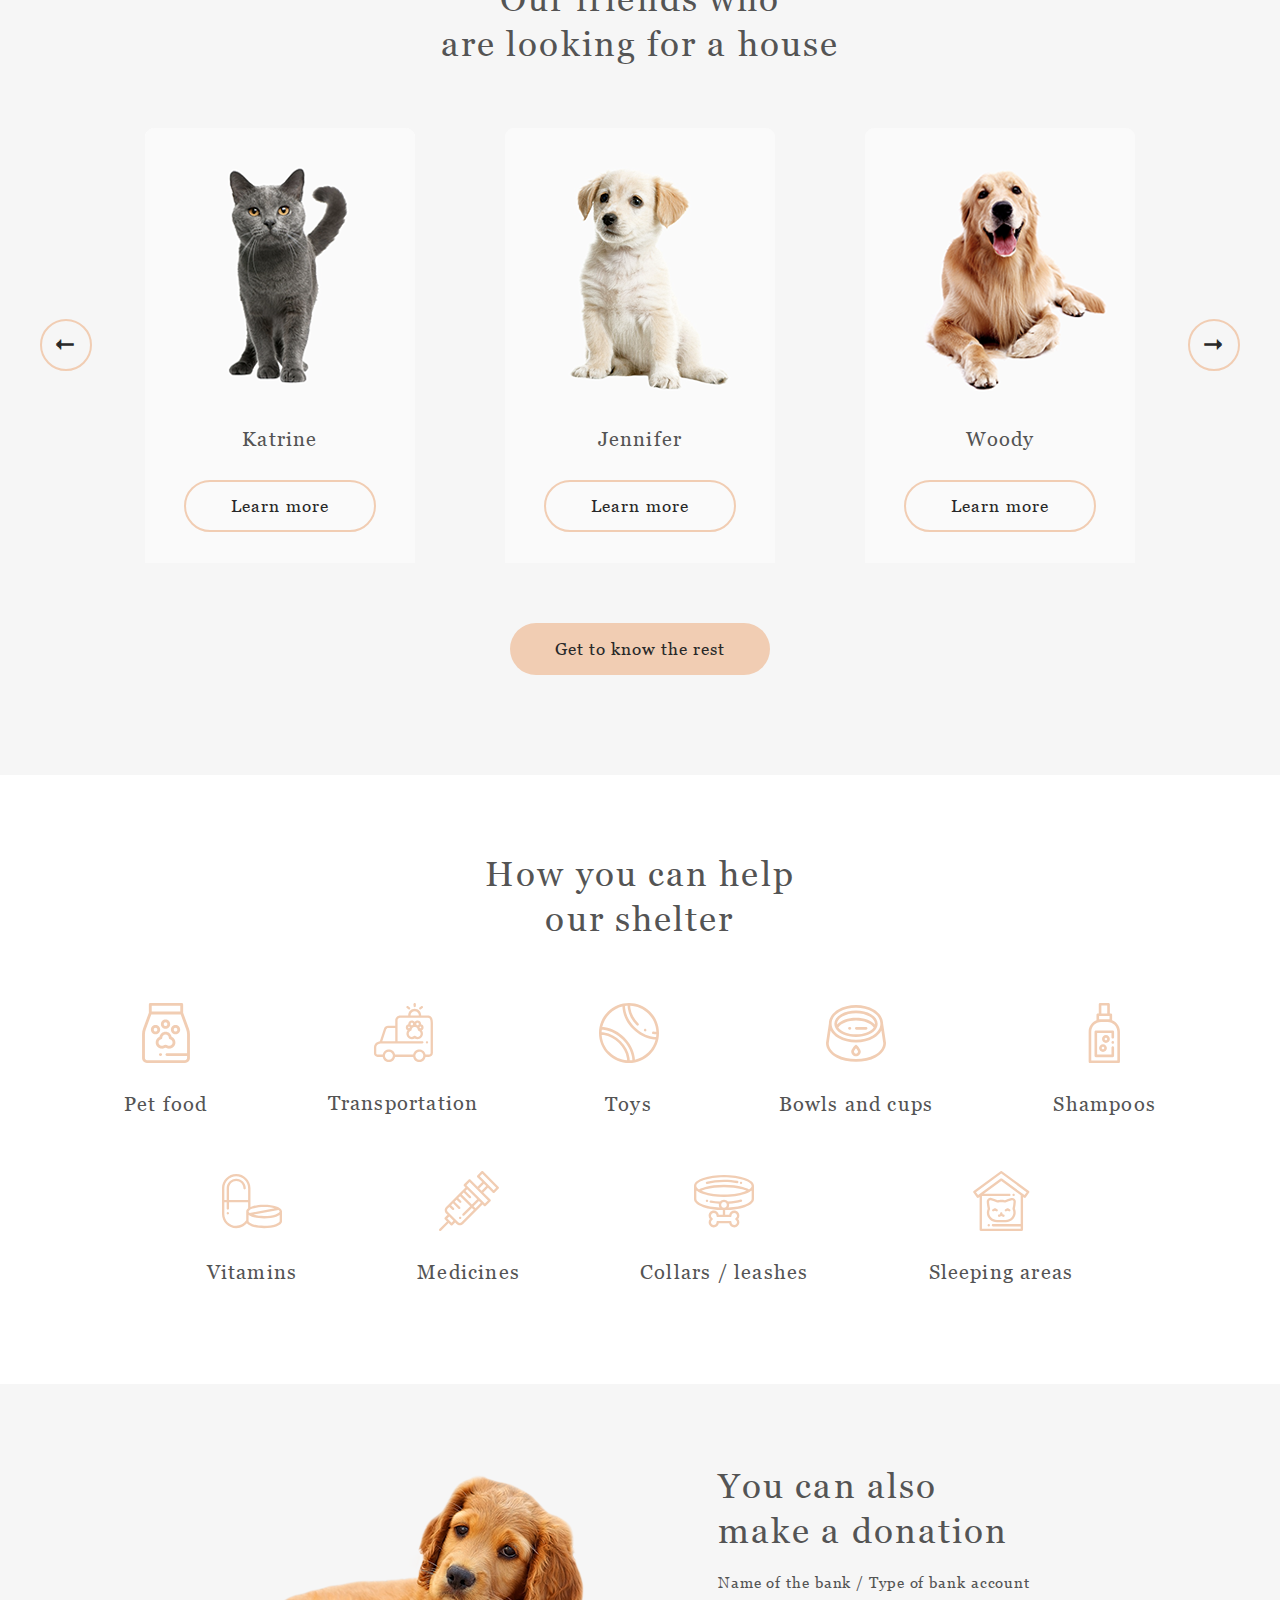
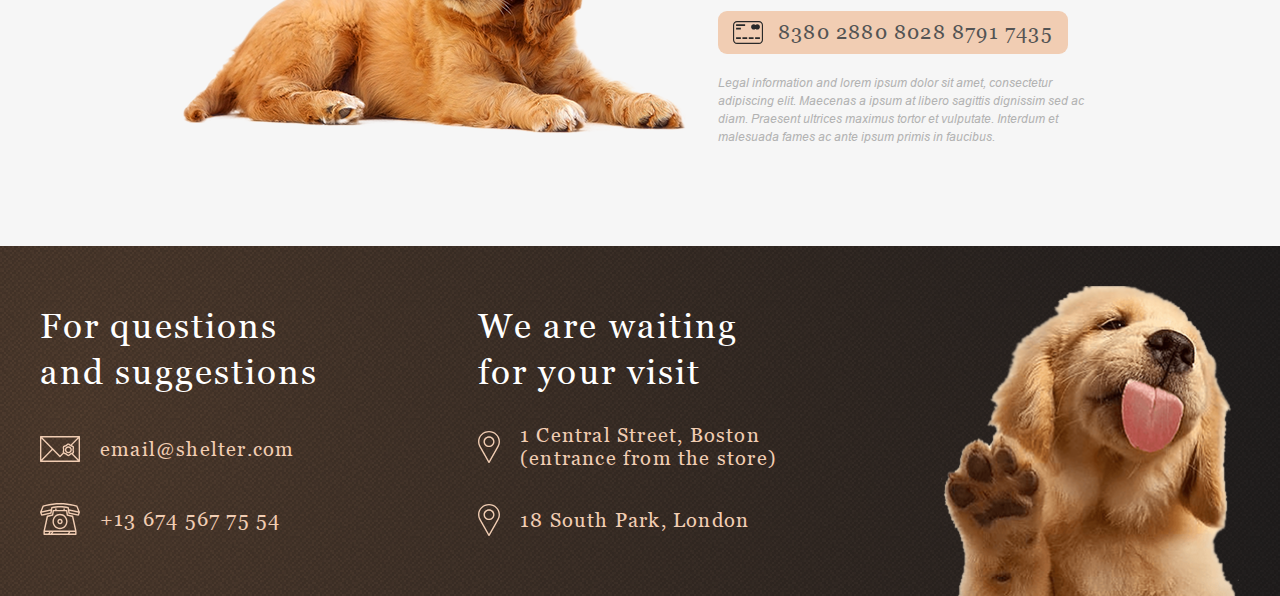
==== commit ec0581fd: "feat: change name for slider arrow-elements" ====
--- a/shelter/main/index.html
+++ b/shelter/main/index.html
@@ -77,9 +77,7 @@
 			<div class="pets__container _container">
 				<h3 class="pets__title">Our friends who<br>are looking for a house</h3>
 				<div class="pets__slider pets-slider">
-					<div class="pest__slider-arrow-prev">
-						<img src="../assets/images/button_arrow-prev.svg" alt="Arrow to previous">
-					</div>
+					<span class="pets-slider__button pets-slider__button_prev">&#129060;</span>
 					<div class="pets-slider__item">
 						<div class="pets-slider__pet-img">
 							<img src="../assets/images/pets-katrine.png" alt="Katrine cat">
@@ -101,9 +99,7 @@
 						<span class="pet-slider__pet-name">Woody</span>
 						<a href="" class="pet-slider__btn-learn-more">Learn more</a>
 					</div>
-					<div class="pest__slider-arrow-next">
-						<img src="../assets/images/button_arrow-next.svg" alt="Arrow to next">
-					</div>
+					<span class="pets-slider__button pets-slider__button_next">&#129062;</span>
 				</div>
 				<div class="pets__rest">
 					<a class="pets__btn-rest" href="../pets/pets.html">Get to know the rest</a>
@@ -215,7 +211,6 @@
 			</div>
 		</div>
 	</footer>
-	<script src="../assets/scripts/index.js"></script>
 </body>
 
 </html>--- a/shelter/assets/scss/main/main.css
+++ b/shelter/assets/scss/main/main.css
@@ -68,13 +68,13 @@
   font-style: normal;
   background: #FFFFFF;
   color: #545454;
+  overflow: overlay;
 }
 
 ._container {
   margin: auto;
   overflow: hidden;
   max-width: 1200px;
-  width: 100%;
   padding: 0 40px;
   box-sizing: content-box;
 }
@@ -106,7 +106,7 @@
   font-style: normal;
 }
 
-h4 {
+h4, .catalog__button, .pets-slider__button {
   font-family: Georgia, serif;
   font-weight: 400;
   font-size: 1.25rem;
@@ -216,6 +216,11 @@
   color: #FFFFFF;
 }
 
+.nav {
+  max-width: 443px;
+  width: 100%;
+}
+
 .nav-menu {
   display: flex;
 }
@@ -287,10 +292,11 @@
   font-style: normal;
   cursor: pointer;
   background-color: #F1CDB3;
+  transition: background 0.5s ease-in-out;
 }
 
 .not-only__btn-make-friend:hover {
-  background: #FFFFFF;
+  background: #FDDCC4;
 }
 
 .not-only__puppy-img {
@@ -314,6 +320,7 @@
   align-items: flex-start;
   justify-content: center;
   padding: 0 0 0 60px;
+  flex-basis: 49.25%;
 }
 
 .about__body {
@@ -349,39 +356,58 @@
 
 .pets .pets__title {
   text-align: center;
-  max-width: 400px;
-  margin-left: auto;
-  margin-right: auto;
-  transform: translateX(10px);
 }
 
 .pets-slider {
   display: flex;
-  justify-content: space-around;
-  align-items: center;
-  padding: 0 43px 0 61px;
+  justify-content: space-between;
+  align-items: center;
+  padding: 0 105px;
   position: relative;
 }
 
-.pest__slider-arrow-prev, .pest__slider-arrow-next {
+.pets-slider__button {
   position: absolute;
-}
-
-.pest__slider-arrow-prev {
+  width: 52px;
+  height: 52px;
+  display: flex;
+  align-items: center;
+  justify-content: center;
+  border-radius: 50%;
+  border: 2px solid #F1CDB3;
+  color: #292929;
+  cursor: pointer;
+  transition: all 0.5s ease-in-out;
+}
+
+.pets-slider__button:hover {
+  background: #FDDCC4;
+  border-color: #FDDCC4;
+}
+
+.pets-slider__button_prev {
   left: 0;
 }
 
-.pest__slider-arrow-next {
+.pets-slider__button_next {
   right: 0;
 }
 
 .pets-slider__item {
+  display: flex;
+  align-items: center;
+  justify-content: center;
   background-color: #FAFAFA;
-  display: flex;
-  align-items: center;
-  justify-content: center;
   flex-direction: column;
   min-height: 435px;
+  transition: box-shadow 0.5s ease-in-out;
+  border-radius: 9px 9px 0 0;
+  overflow: hidden;
+  cursor: pointer;
+}
+
+.pets-slider__item:hover {
+  box-shadow: 0px 2px 35px 14px rgba(13, 13, 13, 0.04);
 }
 
 .pets-slider__item:hover .pet-slider__btn-learn-more {
@@ -422,7 +448,6 @@
   display: flex;
   align-items: center;
   justify-content: center;
-  padding: 0 0 0 20px;
 }
 
 .pets__btn-rest {
@@ -440,6 +465,11 @@
   font-style: normal;
   cursor: pointer;
   background-color: #F1CDB3;
+  transition: opacity 0.5s ease-in-out;
+}
+
+.pets__btn-rest:hover {
+  opacity: 0.5;
 }
 
 .help__container {
@@ -451,7 +481,6 @@
 .help__title {
   text-align: center;
   margin: 0 0 60px 0;
-  padding: 0 0 0 18px;
 }
 
 .help__body {
@@ -461,7 +490,6 @@
   -moz-column-gap: 120px;
        column-gap: 120px;
   row-gap: 55px;
-  padding: 0 0 0 18px;
 }
 
 .help__item {
@@ -522,6 +550,14 @@
   border-radius: 9px;
 }
 
+.credit-card__link-number {
+  transition: opacity 0.5s ease-in-out;
+}
+
+.credit-card__link-number:hover {
+  opacity: 0.5;
+}
+
 .credit-card__number {
   color: #545454;
   padding: 0 0 0 15px;
@@ -534,18 +570,21 @@
 .footer {
   position: relative;
   background: url(../../../assets/images/background-noise.png), radial-gradient(110.67% 538.64% at 5.73% 50%, #513D2F 0%, #1A1A1C 100%);
+  min-height: 350px;
+  height: 1px;
 }
 
 .footer-container {
-  padding-top: 18px;
   display: flex;
   justify-content: space-between;
   align-items: center;
+  height: 100%;
 }
 
 .footer__contacts,
 .footer__location {
   max-width: 300px;
+  min-height: 234px;
   display: flex;
   flex-direction: column;
   align-items: flex-start;
@@ -557,7 +596,7 @@
 }
 
 .contacts > *:not(:last-child) {
-  margin: 0 0 40px 0;
+  margin: 0 0 38px 0;
 }
 
 .contacts__title,
@@ -572,6 +611,13 @@
   justify-content: flex-start;
   align-items: center;
   color: #F1CDB3;
+  transition: opacity 0.5s ease-in-out;
+}
+
+.contacts__email-link:hover,
+.contacts__phone-link:hover,
+.location__item-link:hover {
+  opacity: 0.5;
 }
 
 .contacts__email-name,
@@ -581,15 +627,147 @@
 }
 
 .location__title {
+  margin: 0 0 29px 0;
+}
+
+.location__item:not(:last-child) {
   margin: 0 0 34px 0;
 }
 
-.location__item:not(:last-child) {
-  margin: 0 0 32px 0;
-}
-
 .footer__puppy-img {
-  position: relative;
-  right: -20px;
-  bottom: -20px;
+  align-self: flex-end;
+  display: flex;
+  justify-content: flex-end;
+  flex-basis: 27%;
+}
+
+body#pets .header__container {
+  padding-bottom: 30px;
+}
+body#pets .logo__title {
+  color: #545454;
+}
+body#pets .logo__subtitle {
+  color: #292929;
+}
+body#pets .nav-menu__link {
+  color: #545454;
+}
+body#pets .nav-menu__link:not(.nav-menu__link_active):hover {
+  color: #292929;
+}
+body#pets .nav-menu__link_active {
+  color: #292929;
+  border-bottom: 3px solid #F1CDB3;
+}
+
+.catalog {
+  padding-top: 80px;
+  padding-bottom: 100px;
+  background: #F6F6F6;
+}
+
+.catalog__container > *:not(:last-child) {
+  margin: 0 0 58px 0;
+}
+
+.catalog__title {
+  text-align: center;
+  margin: 0 0 58px 0;
+}
+
+.catalog__items {
+  display: grid;
+  grid-template-columns: repeat(4, fit-content(270px));
+  justify-content: center;
+  grid-gap: 30px 40px;
+}
+
+.catalog__item {
+  display: flex;
+  align-items: center;
+  justify-content: center;
+  background-color: #FAFAFA;
+  flex-direction: column;
+  min-height: 435px;
+  transition: box-shadow 0.5s ease-in-out;
+  border-radius: 9px 9px 0 0;
+  overflow: hidden;
+  cursor: pointer;
+}
+
+.catalog__item:hover {
+  box-shadow: 0px 2px 35px 14px rgba(13, 13, 13, 0.04);
+}
+
+.catalog__item:hover .catalog__btn-learn-more {
+  border-color: #FDDCC4;
+  background: #FDDCC4;
+}
+
+.catalog__item > * {
+  margin: 0 0 30px 0;
+}
+
+.catalog__pet-name {
+  color: #545454;
+  font-size: 1.25rem;
+  letter-spacing: 1.2px;
+}
+
+.catalog__btn-learn-more {
+  display: flex;
+  align-items: center;
+  justify-content: center;
+  color: #292929;
+  padding: 15px 45px;
+  border-radius: 100px;
+  font-family: Georgia, serif;
+  font-weight: 400;
+  font-size: 1.0625rem;
+  letter-spacing: 1.02px;
+  line-height: 130%;
+  font-style: normal;
+  cursor: pointer;
+  border: 2px solid #F1CDB3;
+  max-height: 52px;
+  transition: all 0.5s ease-in-out;
+}
+
+.catalog__buttons {
+  display: flex;
+  align-items: center;
+  justify-content: center;
+}
+
+.catalog__buttons > *:not(:last-child) {
+  margin: 0 20px 0 0;
+}
+
+.catalog__button {
+  width: 52px;
+  height: 52px;
+  display: flex;
+  align-items: center;
+  justify-content: center;
+  border-radius: 50%;
+  border: 2px solid #F1CDB3;
+  color: #292929;
+  cursor: pointer;
+  transition: all 0.5s ease-in-out;
+}
+
+.catalog__button_disabled {
+  color: #CDCDCD;
+  border-color: #CDCDCD;
+  cursor: auto;
+}
+
+.catalog__button_active-page {
+  background: #F1CDB3;
+}
+
+.catalog__button:not(.catalog__button_disabled):not(.catalog__button_active-page):hover {
+  background: #FDDCC4;
+  border-color: #FDDCC4;
 }/*# sourceMappingURL=main.css.map */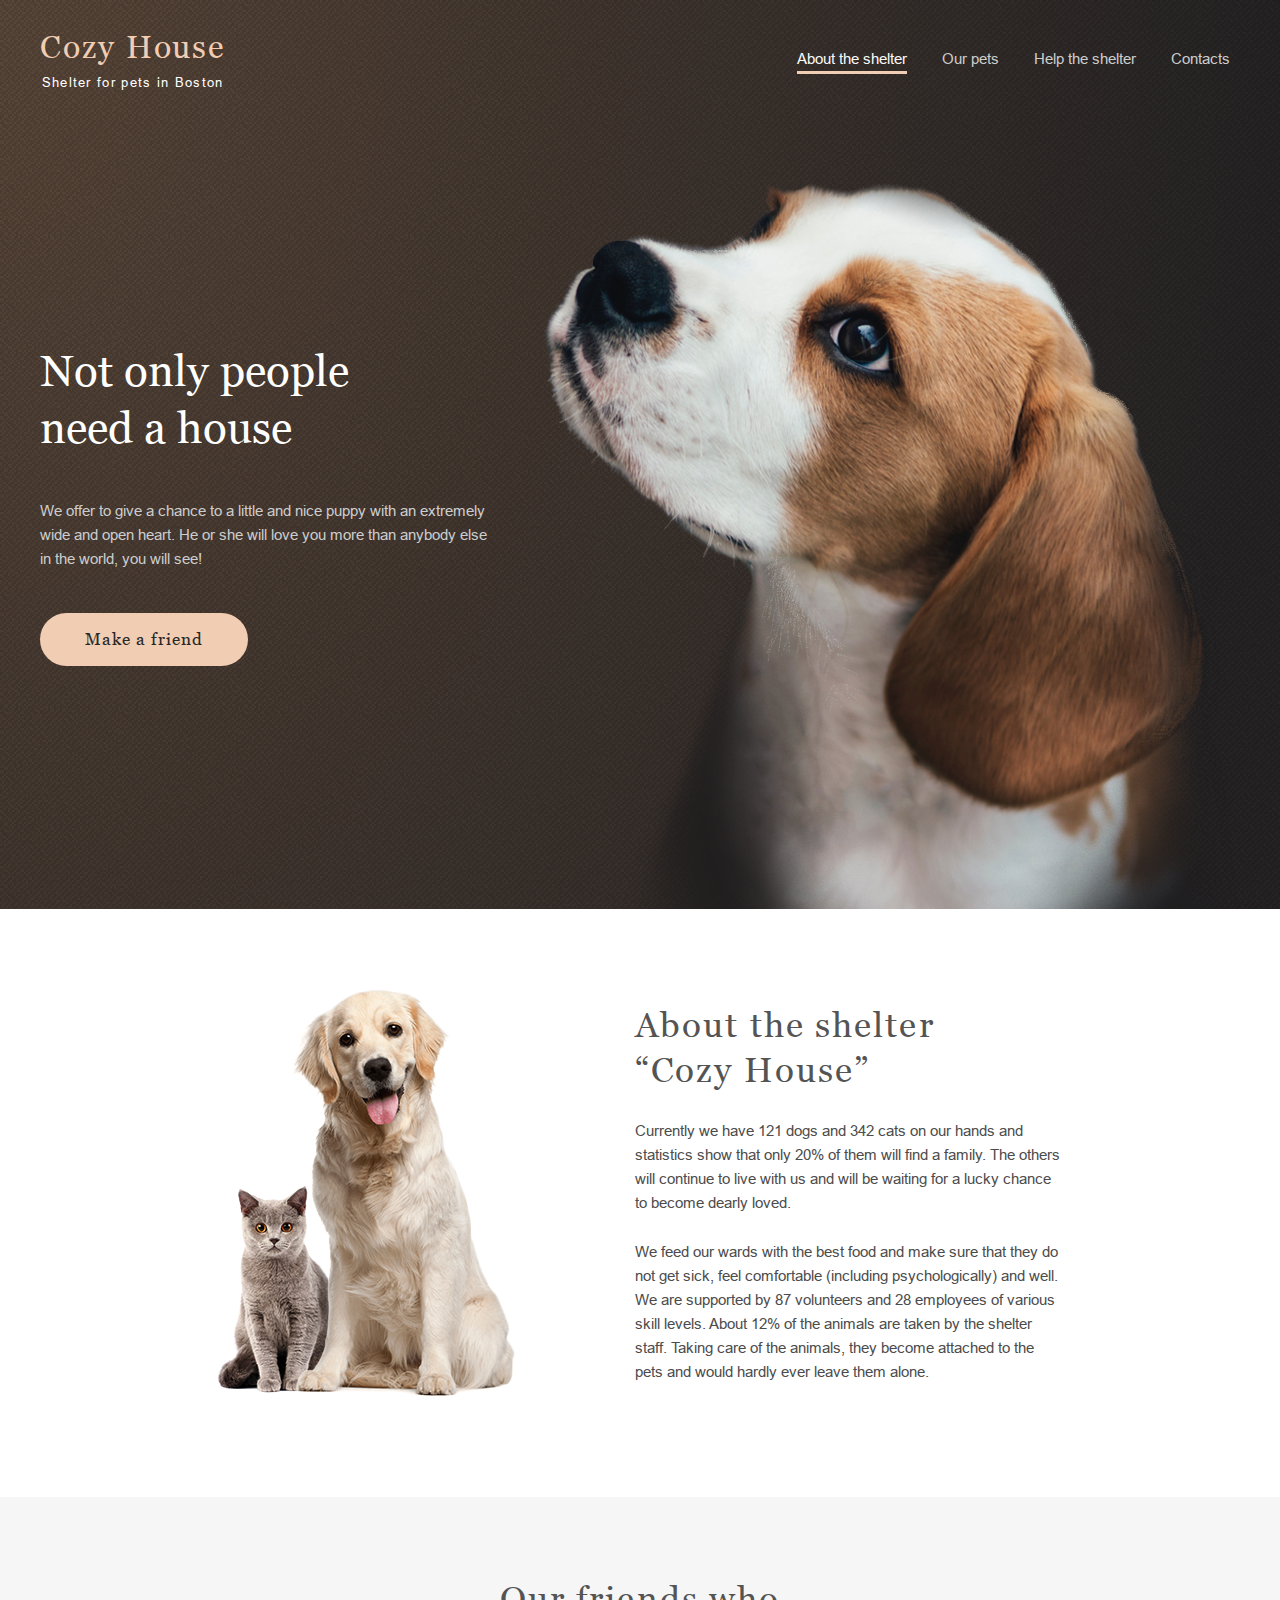
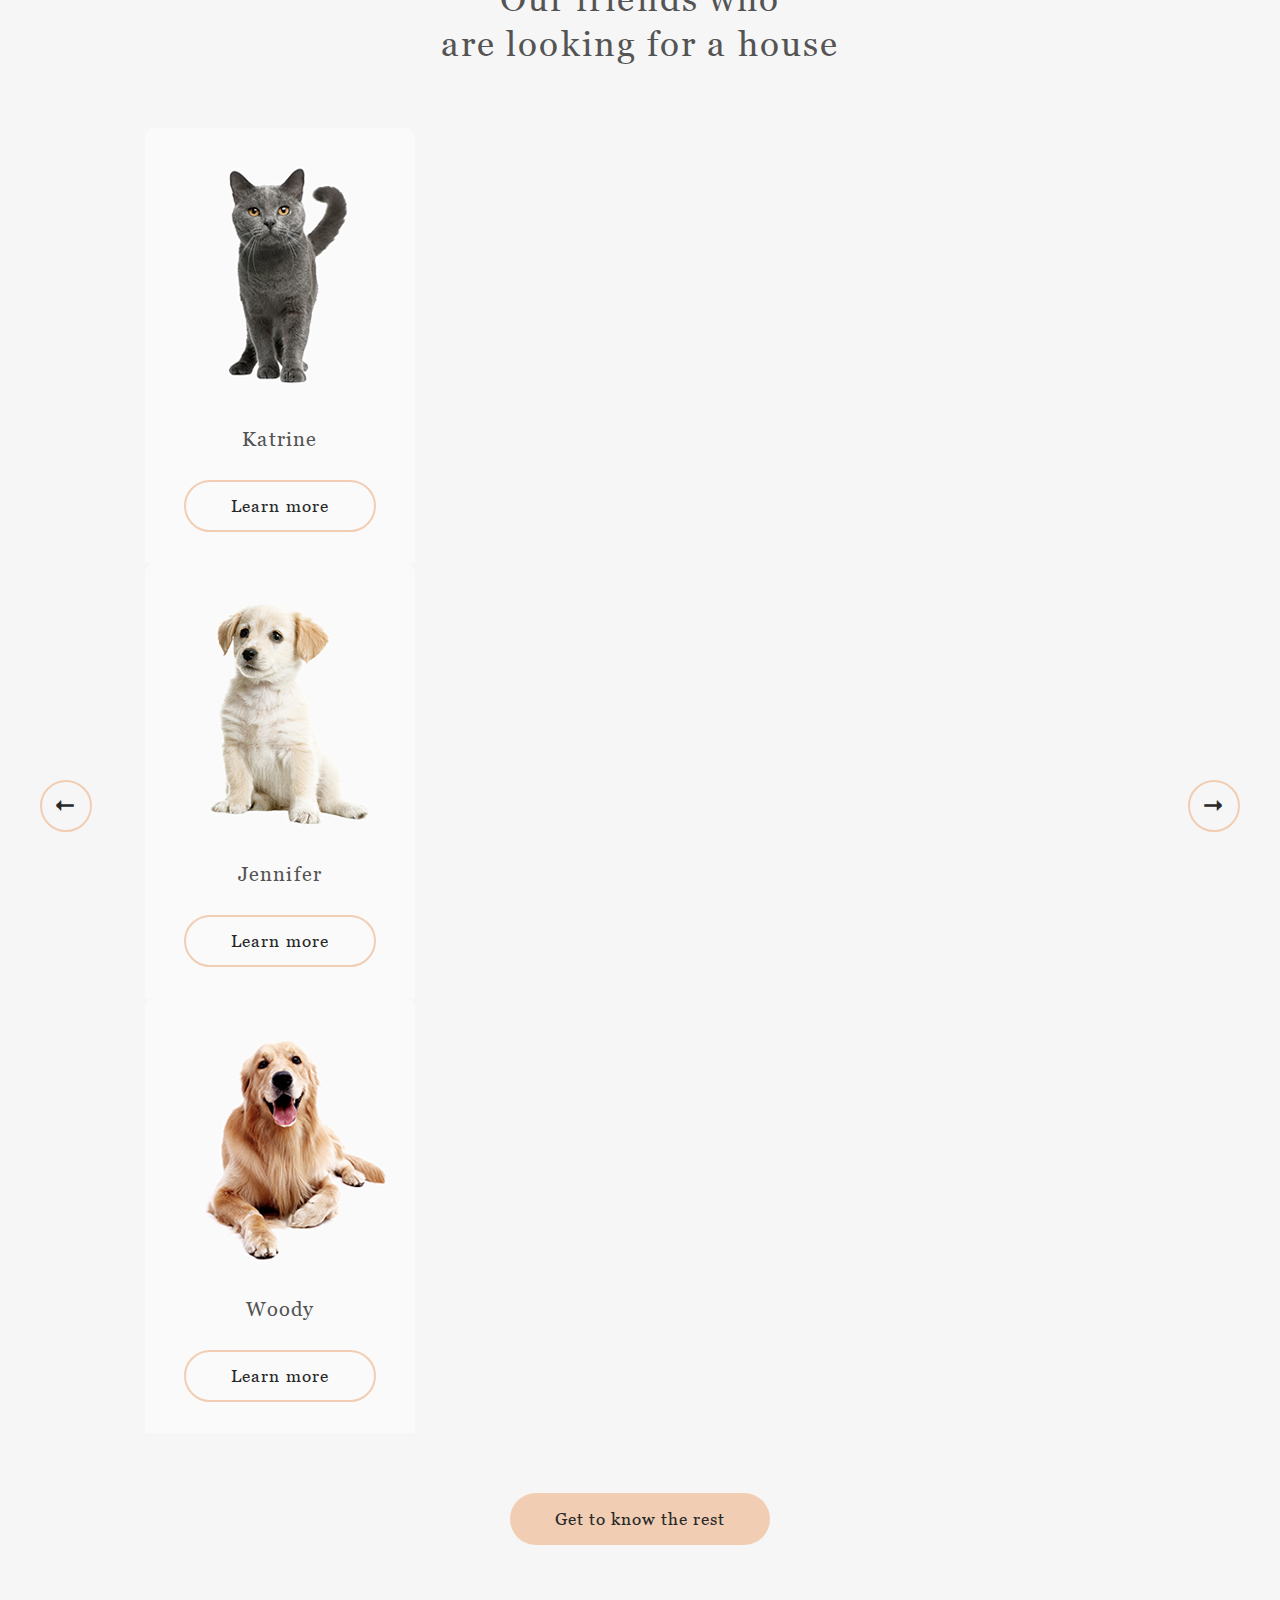
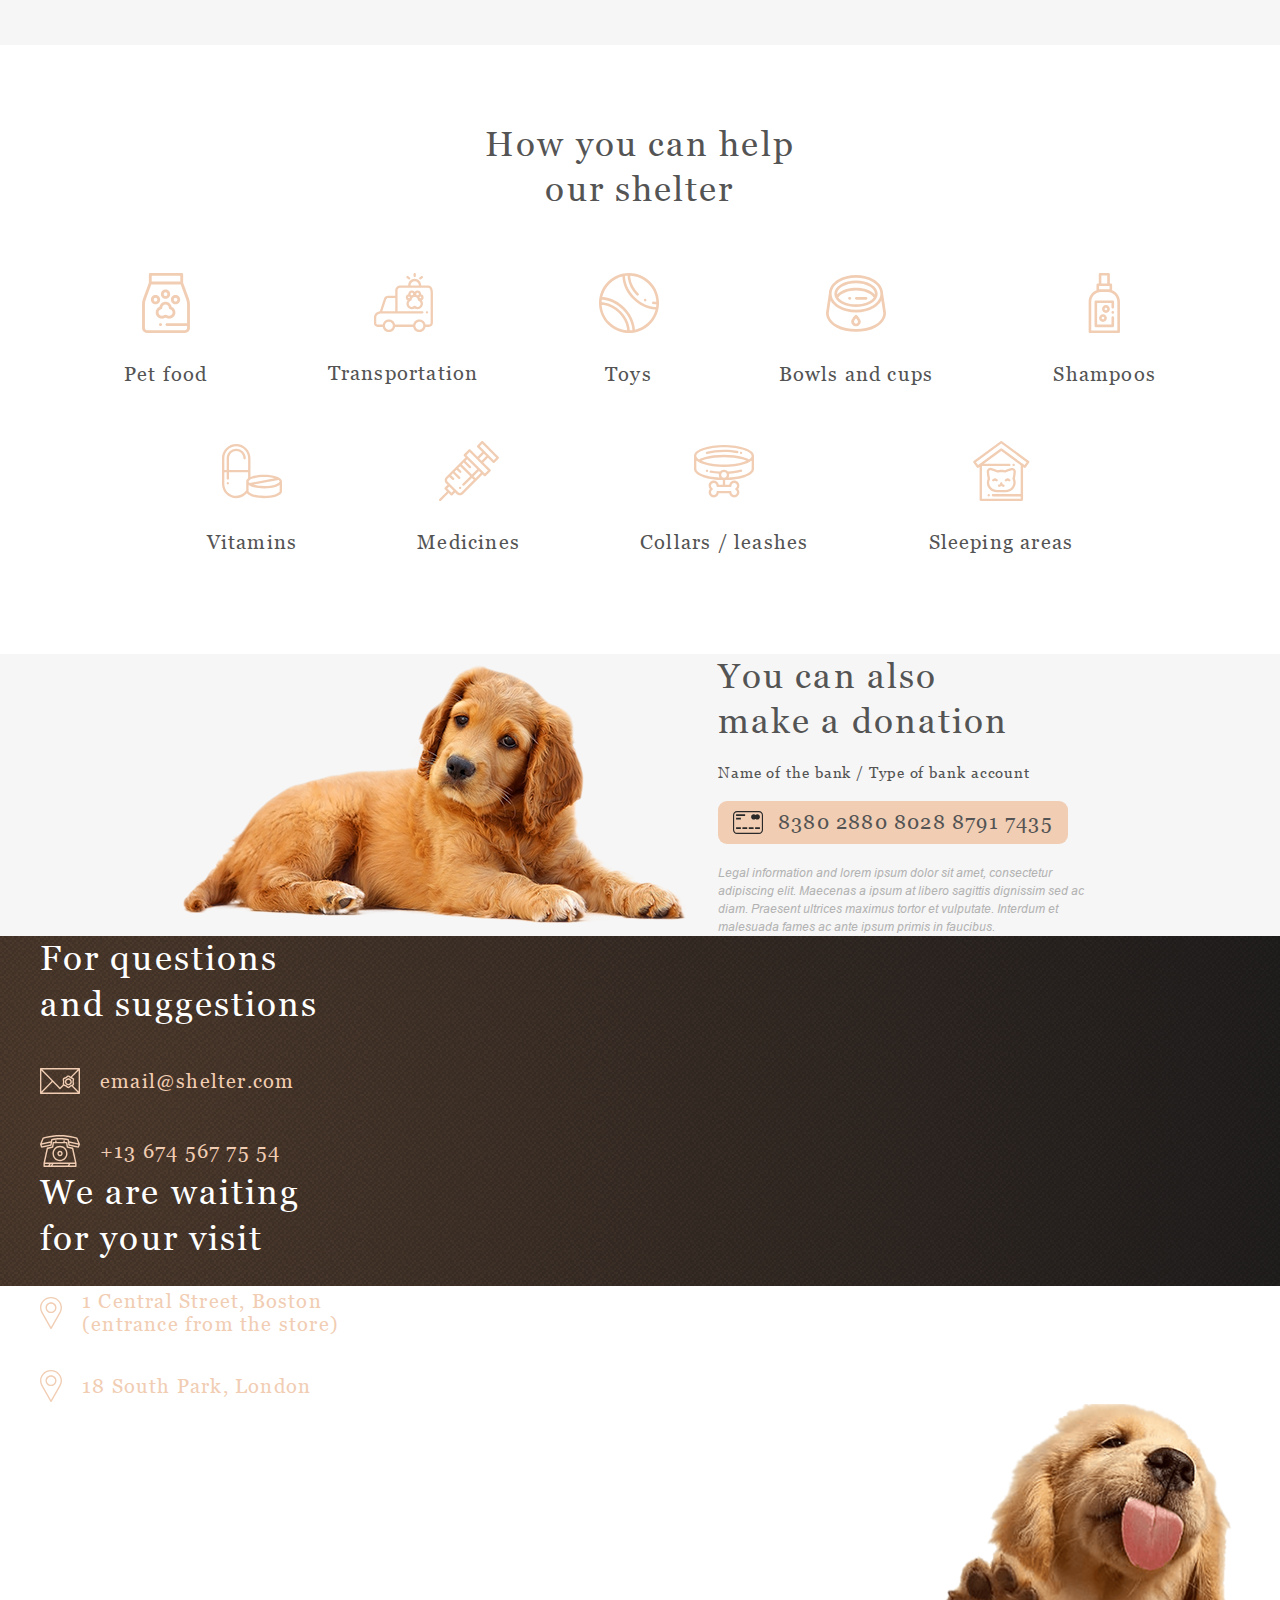
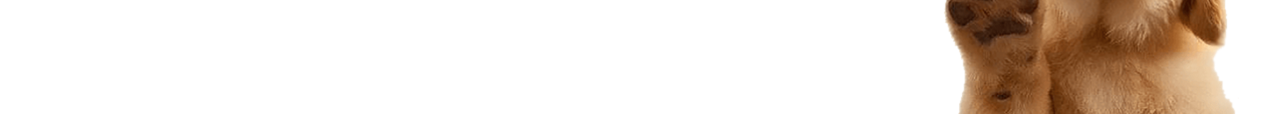
==== commit 9d162f16: "refactor: change class names" ====
--- a/shelter/main/index.html
+++ b/shelter/main/index.html
@@ -16,7 +16,7 @@
 			<div class="logo">
 				<a href="#" class="logo__link">
 					<h1 class="logo__title">Cozy House</h1>
-						<span class="logo__subtitle">Shelter for pets in Boston</span>
+					<span class="logo__subtitle">Shelter for pets in Boston</span>
 				</a>
 			</div>
 			<nav class="nav">
@@ -33,6 +33,9 @@
 					<li class="nav-menu__item">
 						<a href="#footer" class="paragraph-l nav-menu__link">Contacts</a>
 					</li>
+				</ul>
+				<ul class="nav__burger-menu nav-burger-menu">
+					<span class="nav-burger-menu__line"></span>
 				</ul>
 			</nav>
 		</div>
@@ -41,7 +44,7 @@
 		<div class="not-only">
 			<div class="not-only__container _container">
 				<div class="not-only__body">
-					<h2 class="not-only__title">Not only people need a house</h2>
+					<h2 class="not-only__title">Not only people<br>need a house</h2>
 					<p class="paragraph-l not-only__subtitle">We offer to give a chance to a little and nice puppy with an
 						extremely wide
 						and open heart. He or she will love you more than anybody else in the world, you will see!</p>
@@ -60,7 +63,7 @@
 					<img src="../assets/images/about-pets.png" alt="Cat and dog">
 				</div>
 				<div class="about__body">
-					<h3 class="about__title">About the shelter “Cozy House”</h3>
+					<h3 class="about__title">About the shelter<br>“Cozy House”</h3>
 					<p class="paragraph-l about__subtitle">Currently we have 121 dogs and 342 cats on our hands and
 						statistics show that
 						only 20% of them will find a family. The others will continue to live with us and will be waiting for
@@ -77,29 +80,33 @@
 			<div class="pets__container _container">
 				<h3 class="pets__title">Our friends who<br>are looking for a house</h3>
 				<div class="pets__slider pets-slider">
-					<span class="pets-slider__button pets-slider__button_prev">&#129060;</span>
-					<div class="pets-slider__item">
-						<div class="pets-slider__pet-img">
-							<img src="../assets/images/pets-katrine.png" alt="Katrine cat">
-						</div>
-						<span class="pet-slider__pet-name">Katrine</span>
-						<a href="" class="pet-slider__btn-learn-more">Learn more</a>
-					</div>
-					<div class="pets-slider__item">
-						<div class="pets-slider__pet-img">
-							<img src="../assets/images/pets-jennifer.png" alt="Jennifer dog">
-						</div>
-						<span class="pet-slider__pet-name">Jennifer</span>
-						<a href="" class="pet-slider__btn-learn-more">Learn more</a>
-					</div>
-					<div class="pets-slider__item">
-						<div class="pets-slider__pet-img">
-							<img src="../assets/images/pets-woody.png" alt="Woody dog">
-						</div>
-						<span class="pet-slider__pet-name">Woody</span>
-						<a href="" class="pet-slider__btn-learn-more">Learn more</a>
-					</div>
-					<span class="pets-slider__button pets-slider__button_next">&#129062;</span>
+					<div class="pets-slider__body">
+						<div class="pets-slider__item">
+							<div class="pets-slider__pet-img">
+								<img src="../assets/images/pets-katrine.png" alt="Katrine cat">
+							</div>
+							<span class="pet-slider__pet-name">Katrine</span>
+							<a href="" class="pet-slider__btn-learn-more">Learn more</a>
+						</div>
+						<div class="pets-slider__item">
+							<div class="pets-slider__pet-img">
+								<img src="../assets/images/pets-jennifer.png" alt="Jennifer dog">
+							</div>
+							<span class="pet-slider__pet-name">Jennifer</span>
+							<a href="" class="pet-slider__btn-learn-more">Learn more</a>
+						</div>
+						<div class="pets-slider__item">
+							<div class="pets-slider__pet-img">
+								<img src="../assets/images/pets-woody.png" alt="Woody dog">
+							</div>
+							<span class="pet-slider__pet-name">Woody</span>
+							<a href="" class="pet-slider__btn-learn-more">Learn more</a>
+						</div>
+					</div>
+					<div class="pets-slider__buttons">
+						<span class="pets-slider__button pets-slider__button_prev">&#129060;</span>
+						<span class="pets-slider__button pets-slider__button_next">&#129062;</span>
+					</div>
 				</div>
 				<div class="pets__rest">
 					<a class="pets__btn-rest" href="../pets/pets.html">Get to know the rest</a>
@@ -150,7 +157,7 @@
 			</div>
 		</section>
 		<section class="donation">
-			<div class="donation-container _container">
+			<div class="donation__container _container">
 				<div class="donation__row">
 					<div class="donation__image">
 						<img src="../assets/images/donation-dog.png" alt="Doggy">
@@ -175,8 +182,8 @@
 		</section>
 	</main>
 	<footer class="footer" id="footer">
-		<div class="footer-container _container">
-			<div class="footer__contacts contacts">
+		<div class="footer__container _container">
+			<div class="footer__column footer__contacts contacts">
 				<h3 class="contacts__title">For questions and suggestions</h3>
 				<div class="contacts__email">
 					<a href="mailto:email@shelter.com" class="contacts__email-link">
@@ -191,22 +198,24 @@
 					</a>
 				</div>
 			</div>
-			<div class="footer__location location">
+			<div class="footer__column footer__location location">
 				<h3 class="location__title">We are waiting for your visit</h3>
 				<div class="location__item">
-					<a href="https://www.google.com/maps/place/1+Central+St,+Boston,+MA+02109,+%D0%A1%D0%A8%D0%90/@42.3585519,-71.056915,17z/data=!3m1!4b1!4m5!3m4!1s0x89e370868bc2ce7b:0x82fa7db94f5fea9e!8m2!3d42.3585519!4d-71.0547263" class="location__item-link">
+					<a href="https://www.google.com/maps/place/1+Central+St,+Boston,+MA+02109,+%D0%A1%D0%A8%D0%90/@42.3585519,-71.056915,17z/data=!3m1!4b1!4m5!3m4!1s0x89e370868bc2ce7b:0x82fa7db94f5fea9e!8m2!3d42.3585519!4d-71.0547263"
+						class="location__item-link">
 						<img src="../assets/icons/icon-marker.svg" alt="Marker">
 						<h4 class="location__name">1 Central Street, Boston (entrance from the store)</h4>
 					</a>
 				</div>
 				<div class="location__item">
-					<a href="https://www.google.com/maps/place/South+Park+Court,+18+S+Park+Rd,+London+SW19+8TD,+%D0%92%D0%B5%D0%BB%D0%B8%D0%BA%D0%BE%D0%B1%D1%80%D0%B8%D1%82%D0%B0%D0%BD%D0%B8%D1%8F/@51.4202191,-0.2046367,17z/data=!3m1!4b1!4m6!3m5!1s0x487608baa7401b31:0x873a95ca58e122b2!8m2!3d51.4202192!4d-0.200152!16s%2Fg%2F11c1z48z8w" class="location__item-link">
+					<a href="https://www.google.com/maps/place/South+Park+Court,+18+S+Park+Rd,+London+SW19+8TD,+%D0%92%D0%B5%D0%BB%D0%B8%D0%BA%D0%BE%D0%B1%D1%80%D0%B8%D1%82%D0%B0%D0%BD%D0%B8%D1%8F/@51.4202191,-0.2046367,17z/data=!3m1!4b1!4m6!3m5!1s0x487608baa7401b31:0x873a95ca58e122b2!8m2!3d51.4202192!4d-0.200152!16s%2Fg%2F11c1z48z8w"
+						class="location__item-link">
 						<img src="../assets/icons/icon-marker.svg" alt="Marker">
 						<h4 class="location__name">18 South Park, London</h4>
 					</a>
 				</div>
 			</div>
-			<div class="footer__puppy-img">
+			<div class="footer__column footer__puppy-img">
 				<img src="../assets/images/footer-puppy.png" alt="Puppy">
 			</div>
 		</div>
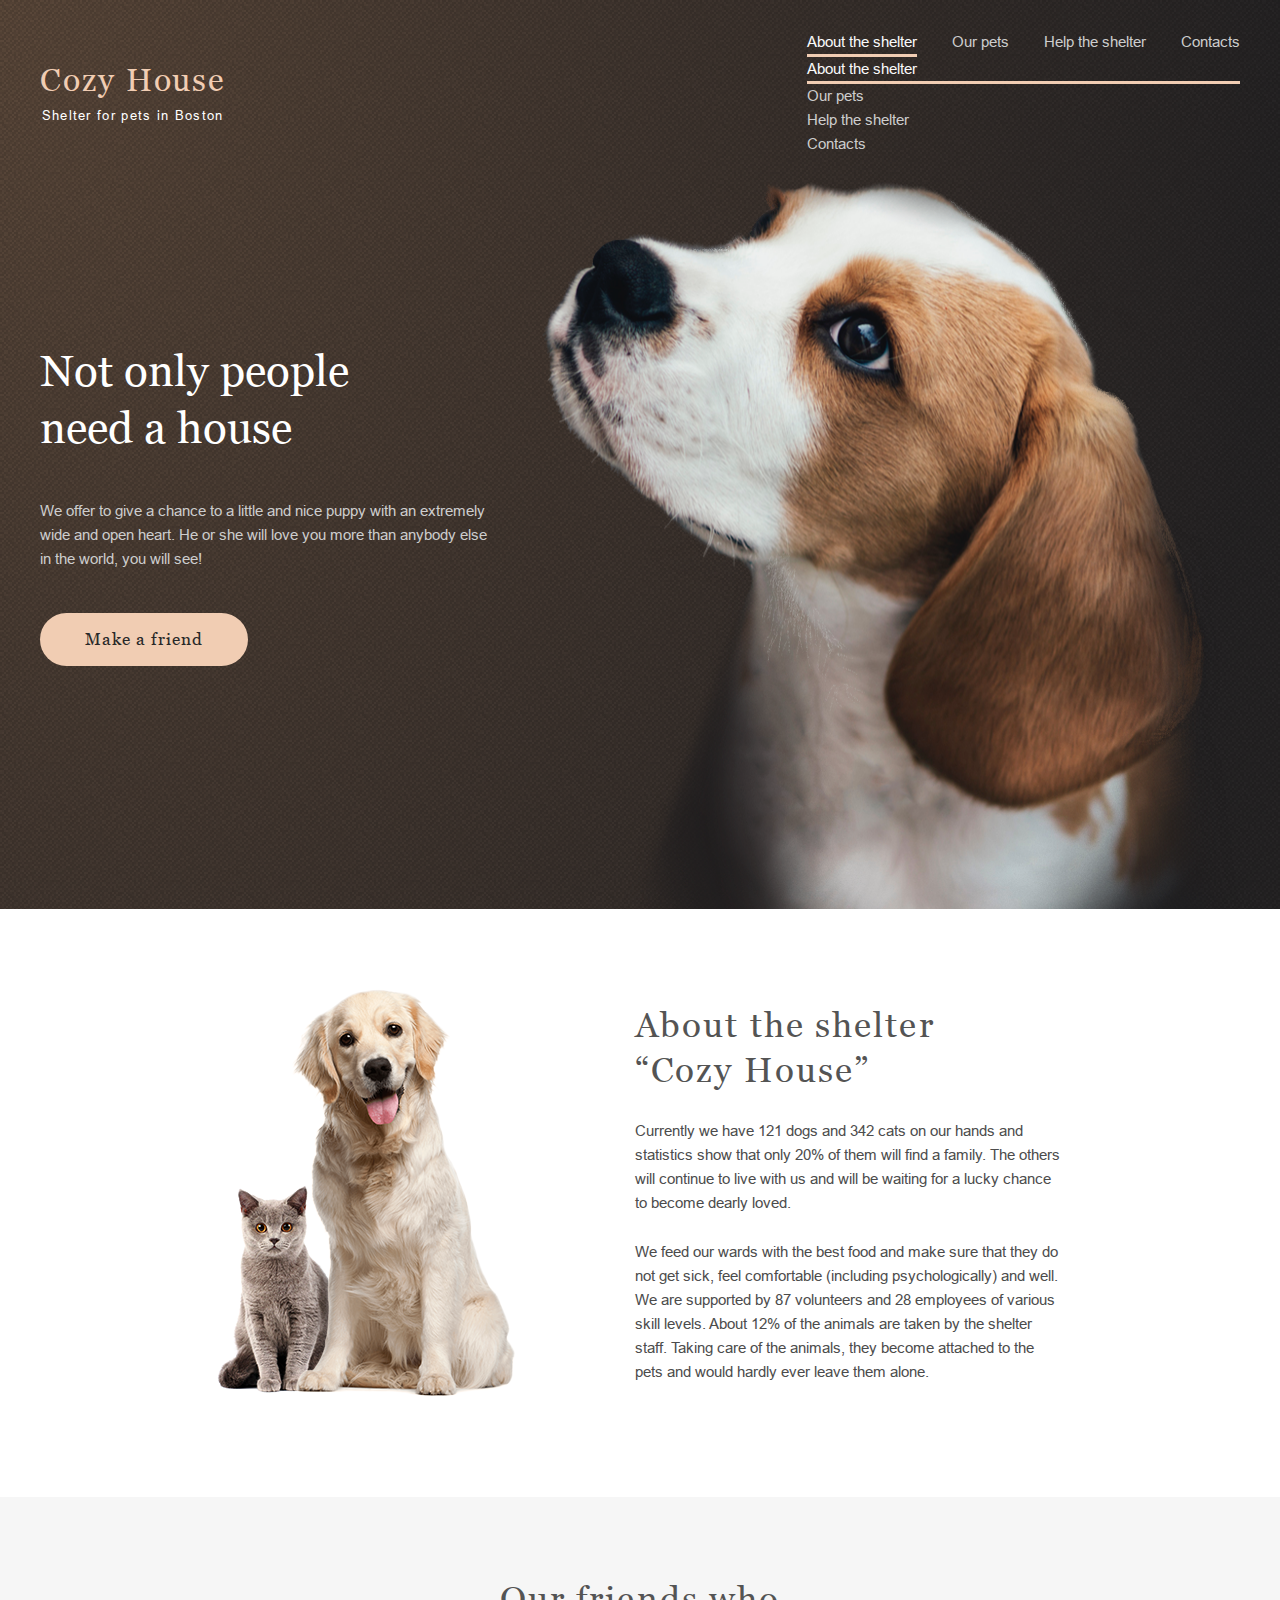
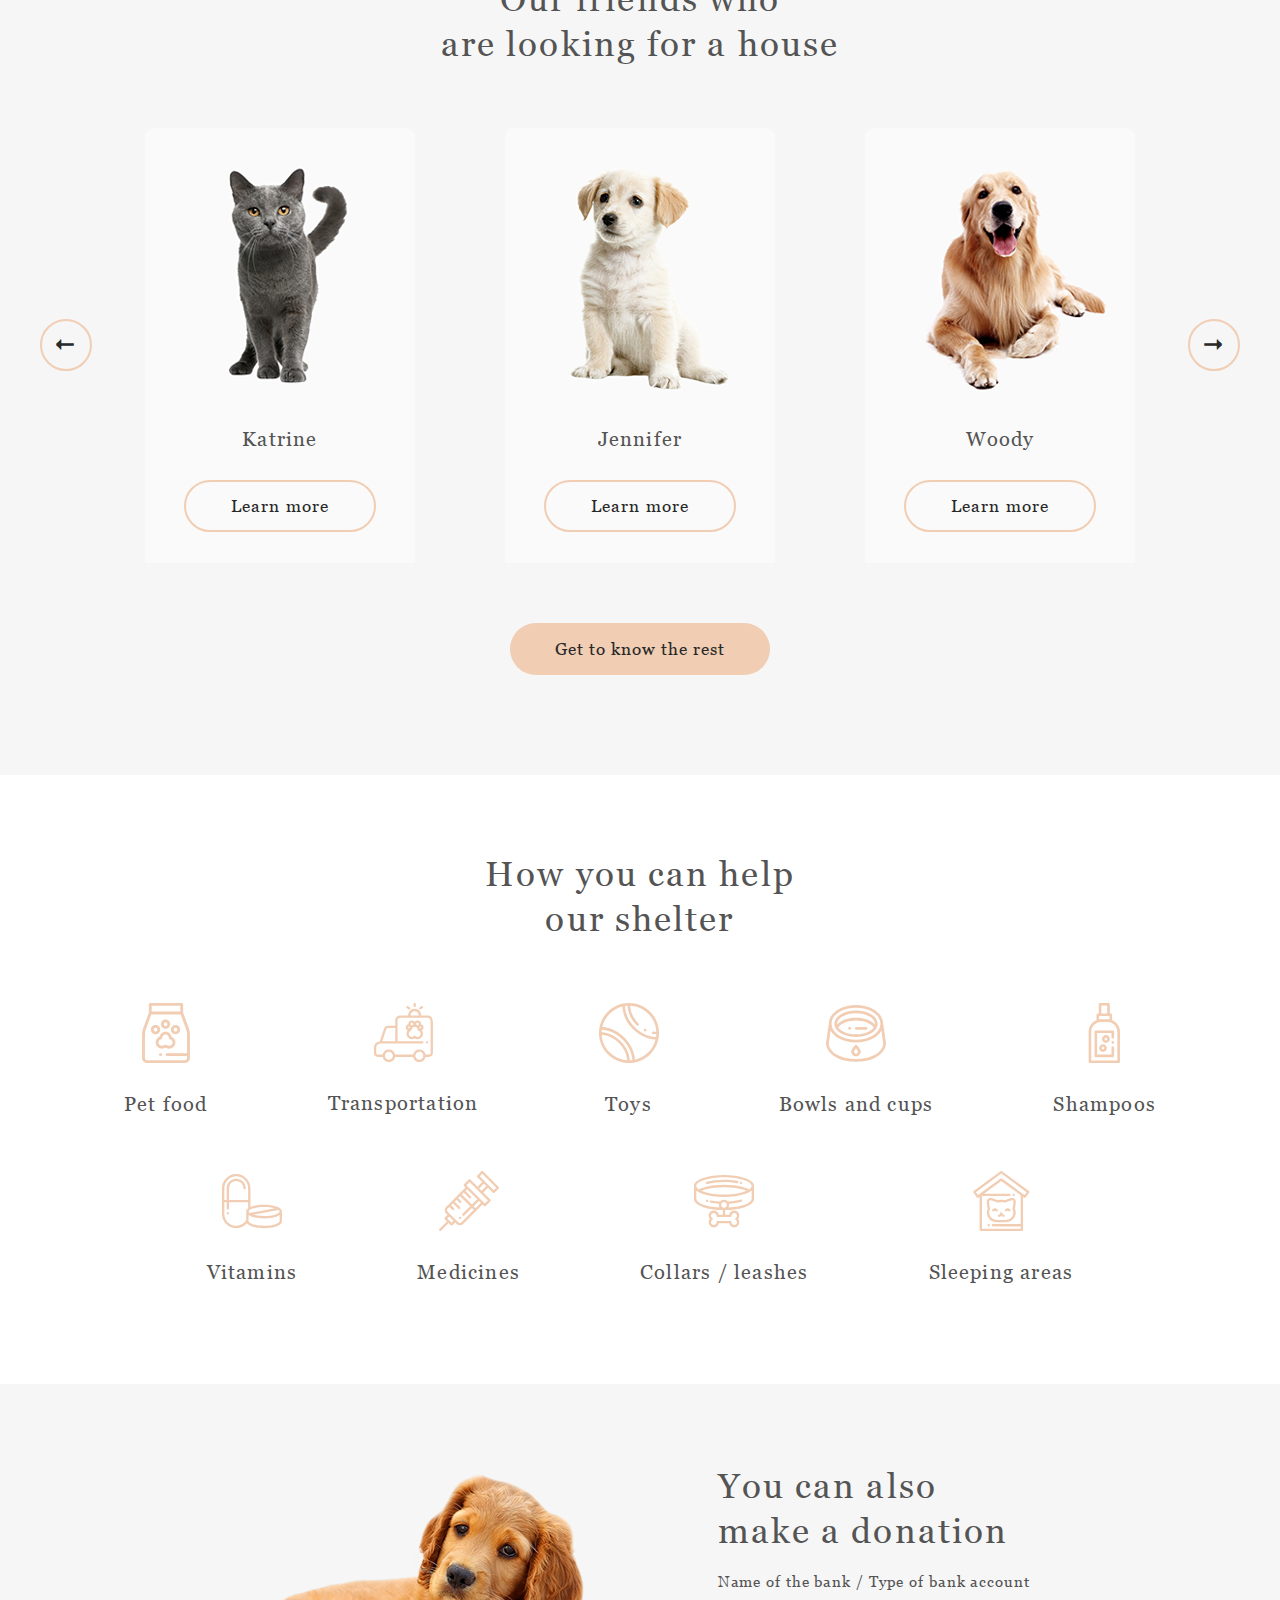
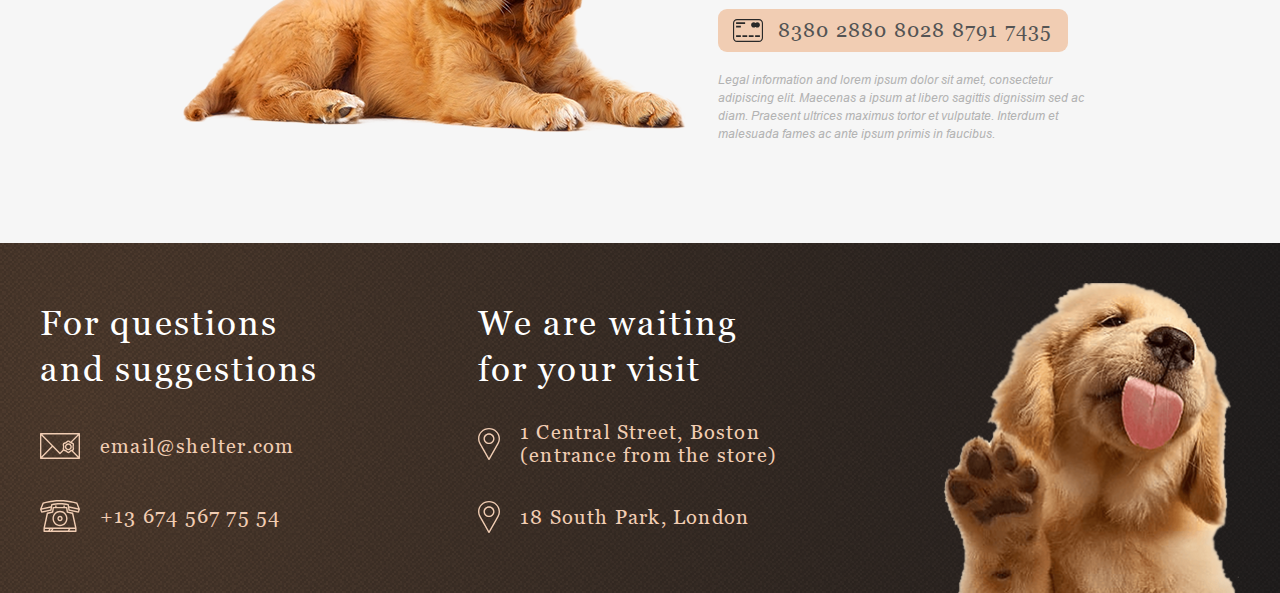
==== commit 73dbd2f0: "feat: add new markup for burger menu" ====
--- a/shelter/main/index.html
+++ b/shelter/main/index.html
@@ -34,9 +34,25 @@
 						<a href="#footer" class="paragraph-l nav-menu__link">Contacts</a>
 					</li>
 				</ul>
-				<ul class="nav__burger-menu nav-burger-menu">
-					<span class="nav-burger-menu__line"></span>
-				</ul>
+				<div class="nav-menu__burger-icon burger-icon">
+					<span class="burger-icon__line"></span>
+				</div>
+				<div class="nav__burger-menu burger-menu">
+					<ul class="burger-menu__body">
+						<li class="nav-menu__item">
+							<a href="#" class="paragraph-l nav-menu__link nav-menu__link_active">About the shelter</a>
+						</li>
+						<li class="nav-menu__item">
+							<a href="../pets/pets.html" class="paragraph-l nav-menu__link">Our pets</a>
+						</li>
+						<li class="nav-menu__item">
+							<a href="#help" class="paragraph-l nav-menu__link">Help the shelter</a>
+						</li>
+						<li class="nav-menu__item">
+							<a href="#footer" class="paragraph-l nav-menu__link">Contacts</a>
+						</li>
+					</ul>
+				</div>
 			</nav>
 		</div>
 	</header>
@@ -220,6 +236,7 @@
 			</div>
 		</div>
 	</footer>
+	<script src="../assets/scripts/burger-menu.js"></script>
 </body>
 
 </html>--- a/shelter/assets/scss/main/main.css
+++ b/shelter/assets/scss/main/main.css
@@ -43,6 +43,7 @@
 
 html {
   scroll-behavior: smooth;
+  font-size: 16px;
 }
 
 ol,
@@ -79,6 +80,16 @@
   box-sizing: content-box;
 }
 
+@media (max-width: 768px) {
+  ._container {
+    padding: 0 30px;
+  }
+}
+@media (max-width: 526px) {
+  ._container {
+    padding: 0 10px;
+  }
+}
 h2 {
   font-family: Georgia, serif;
   font-weight: 400;
@@ -93,15 +104,6 @@
   font-weight: 400;
   font-size: 2.1875rem;
   letter-spacing: 2.1px;
-  line-height: 130%;
-  font-style: normal;
-}
-
-.h3-mobile {
-  font-family: Georgia, serif;
-  font-weight: 400;
-  font-size: 1.5625rem;
-  letter-spacing: 1.5px;
   line-height: 130%;
   font-style: normal;
 }
@@ -178,6 +180,33 @@
   font-style: normal;
 }
 
+@media (max-width: 526px) {
+  h2, h3 {
+    font-family: Georgia, serif;
+    font-weight: 400;
+    font-size: 1.5625rem;
+    letter-spacing: 1.5px;
+    line-height: 130%;
+    font-style: normal;
+    text-align: center;
+  }
+  body > *:not(.footer) h4, body > *:not(.footer) .catalog__button, body > *:not(.footer) .pets-slider__button {
+    font-family: Georgia, serif;
+    font-weight: 400;
+    font-size: 0.9375rem;
+    letter-spacing: 0.9px;
+    line-height: 110%;
+    font-style: normal;
+  }
+  h5 {
+    font-family: Georgia, serif;
+    font-weight: 400;
+    font-size: 0.9375rem;
+    letter-spacing: normal;
+    line-height: normal;
+    font-style: normal;
+  }
+}
 .header {
   position: relative;
 }
@@ -218,7 +247,6 @@
 
 .nav {
   max-width: 443px;
-  width: 100%;
 }
 
 .nav-menu {
@@ -244,6 +272,53 @@
   border-bottom: 3px solid #F1CDB3;
 }
 
+.nav-burger-menu {
+  width: 30px;
+  height: 22px;
+  position: relative;
+  display: none;
+}
+
+.nav-burger-menu__line {
+  display: block;
+  width: 100%;
+  height: 2px;
+  background-color: #F1CDB3;
+  position: relative;
+  top: 50%;
+  transform: translateY(-50%);
+}
+
+.nav-burger-menu::before,
+.nav-burger-menu::after {
+  content: "";
+  position: absolute;
+  width: 100%;
+  height: 2px;
+  background-color: #F1CDB3;
+}
+
+.nav-burger-menu::before {
+  top: 0;
+}
+
+.nav-burger-menu::after {
+  bottom: 0;
+}
+
+@media (max-width: 767.9px) {
+  .nav-menu {
+    display: none;
+  }
+  .nav-burger-menu {
+    display: block;
+  }
+}
+@media (max-width: 526px) {
+  .header__container {
+    padding: 30px 20px 0;
+  }
+}
 .not-only {
   position: relative;
   background: url(../../../assets/images/background-noise.png), radial-gradient(100% 215.42% at 0% 0%, #5B483A 0%, #262425 100%);
@@ -302,9 +377,54 @@
 .not-only__puppy-img {
   position: relative;
   right: -42px;
-  bottom: -1px;
-}
-
+}
+
+.not-only__puppy-img img {
+  height: 100%;
+}
+
+@media (max-width: 1030px) {
+  .not-only__container {
+    padding-top: 150px;
+    flex-direction: column;
+  }
+  .not-only__body {
+    margin: auto;
+    padding: 0 0 100px 0;
+  }
+  .not-only__make-friend {
+    justify-content: center;
+  }
+  .not-only__puppy-img {
+    right: 0;
+    bottom: 0;
+    width: 80%;
+    margin-left: auto;
+  }
+  .not-only__puppy-img img {
+    width: 100%;
+  }
+}
+@media (max-width: 526px) {
+  .not-only__body {
+    padding: 0 0 105px 0;
+  }
+  .not-only__body > *:not(:last-child) {
+    margin-bottom: 42px;
+  }
+  .not-only .not-only__title {
+    margin-left: auto;
+    margin-right: auto;
+  }
+  .not-only .not-only__subtitle {
+    text-align: center;
+  }
+  .not-only__puppy-img {
+    right: auto;
+    margin-left: none;
+    width: 87%;
+  }
+}
 .about__container {
   padding-top: 80px;
   padding-bottom: 100px;
@@ -312,7 +432,7 @@
 }
 
 .about__container > * {
-  flex: 0 1 50%;
+  flex: 0 1 auto;
 }
 
 .about__image {
@@ -321,6 +441,10 @@
   justify-content: center;
   padding: 0 0 0 60px;
   flex-basis: 49.25%;
+}
+
+.about__image img {
+  max-width: 100%;
 }
 
 .about__body {
@@ -341,6 +465,56 @@
   color: #4C4C4C;
 }
 
+@media (max-width: 1030px) {
+  .about__container {
+    align-items: center;
+  }
+  .about__body {
+    margin: 0 0 0 40px;
+  }
+  .about__image {
+    padding: 0;
+  }
+}
+@media (max-width: 768px) {
+  .about__container {
+    flex-direction: column;
+  }
+  .about__body {
+    order: 0;
+    margin: auto;
+    padding: 0;
+  }
+  .about__image {
+    order: 1;
+    padding: 80px 0 0 0;
+  }
+}
+@media (max-width: 526px) {
+  .about__container {
+    padding-top: 42px;
+    padding-bottom: 42px;
+    padding-left: 25px;
+    padding-right: 25px;
+  }
+  .about__body > *:not(:last-child) {
+    margin: 0 0 23px 0;
+  }
+  .about .about__title {
+    padding: 0;
+    margin-left: auto;
+    margin-right: auto;
+  }
+  .about__subtitle {
+    text-align: justify;
+  }
+  .about__image {
+    padding: 42px 0 0 0;
+  }
+  .about__image img {
+    max-width: 96%;
+  }
+}
 .pets {
   background: #F6F6F6;
 }
@@ -359,11 +533,14 @@
 }
 
 .pets-slider {
-  display: flex;
-  justify-content: space-between;
-  align-items: center;
   padding: 0 105px;
   position: relative;
+}
+
+.pets-slider__body {
+  display: flex;
+  justify-content: space-between;
+  align-items: center;
 }
 
 .pets-slider__button {
@@ -378,6 +555,8 @@
   color: #292929;
   cursor: pointer;
   transition: all 0.5s ease-in-out;
+  top: 50%;
+  transform: translateY(-50%);
 }
 
 .pets-slider__button:hover {
@@ -472,6 +651,61 @@
   opacity: 0.5;
 }
 
+@media (max-width: 1180px) {
+  .pets-slider__body {
+    justify-content: space-evenly;
+  }
+  .pets-slider__item:last-of-type {
+    display: none;
+  }
+}
+@media (max-width: 970px) {
+  .pets-slider {
+    padding: 0;
+  }
+  .pets-slider__body {
+    justify-content: center;
+    -moz-column-gap: 40px;
+         column-gap: 40px;
+  }
+}
+@media (max-width: 767.9px) {
+  .pets-slider__body {
+    margin-bottom: 20px;
+  }
+  .pets-slider__buttons {
+    display: flex;
+    align-items: center;
+    justify-content: center;
+    justify-content: space-evenly;
+  }
+  .pets-slider__button {
+    position: static;
+    transform: initial;
+  }
+}
+@media (max-width: 627px) {
+  .pets-slider__item:not(:nth-of-type(1)) {
+    display: none;
+  }
+}
+@media (max-width: 526px) {
+  .pets__container {
+    padding-top: 42px;
+    padding-bottom: 42px;
+  }
+  .pets__container > *:not(:last-child) {
+    margin: 0 0 41px 0;
+  }
+  .pets .pets__title {
+    padding: 0;
+    margin-left: auto;
+    margin-right: auto;
+  }
+  .pets-slider__button_prev {
+    margin-right: 20px;
+  }
+}
 .help__container {
   padding-top: 80px;
   padding-bottom: 100px;
@@ -508,11 +742,54 @@
   text-align: center;
 }
 
+@media (max-width: 890px) {
+  .help__container {
+    padding-top: 80px;
+  }
+  .help__body {
+    -moz-column-gap: 60px;
+         column-gap: 60px;
+  }
+  .help__item {
+    flex-basis: 24%;
+  }
+}
+@media (max-width: 767.9px) {
+  .help__body {
+    justify-content: flex-start;
+    -moz-column-gap: 0;
+         column-gap: 0;
+  }
+  .help__item {
+    flex-basis: 50%;
+  }
+}
+@media (max-width: 526px) {
+  .help__container {
+    padding-top: 42px;
+    padding-bottom: 42px;
+  }
+  .help__title {
+    margin: 0 0 44px 0;
+  }
+  .help__body {
+    -moz-column-gap: 20px;
+         column-gap: 20px;
+    row-gap: 30px;
+  }
+  .help__item {
+    flex-basis: calc(50% - 10px);
+  }
+  .help-item__img {
+    width: 50px;
+    margin: 0 0 20px 0;
+  }
+}
 .donation {
   background-color: #F6F6F6;
 }
 
-.donation-container {
+.donation__container {
   padding-top: 80px;
   padding-bottom: 100px;
 }
@@ -522,6 +799,18 @@
   display: flex;
   align-items: center;
   justify-content: center;
+}
+
+.donation__row > * {
+  flex: 0 1 50%;
+}
+
+.donation__image {
+  flex-basis: 62%;
+}
+
+.donation__image img {
+  max-width: 100%;
 }
 
 .donation__body {
@@ -532,7 +821,7 @@
 }
 
 .donation__body > *:not(:last-child) {
-  margin: 0 0 20px 0;
+  margin: 0 0 19px 0;
 }
 
 .donation__title {
@@ -567,6 +856,70 @@
   color: #B2B2B2;
 }
 
+@media (max-width: 1214px) {
+  .donation__row {
+    padding: 0 82px 0 83px;
+  }
+}
+@media (max-width: 1100px) {
+  .donation__row {
+    padding: 0 42px 0 43px;
+  }
+  .donation__body {
+    flex-basis: calc((100vw - 80px) / 2);
+  }
+}
+@media (max-width: 970px) {
+  .donation__row {
+    padding: 0;
+  }
+  .donation__body {
+    flex-basis: calc((100vw - 80px) / 1.8);
+  }
+}
+@media (max-width: 880px) {
+  .donation__row {
+    flex-direction: column;
+  }
+  .donation__body {
+    order: 0;
+    padding: 0;
+    margin: 0;
+    max-width: 380px;
+    flex-basis: 0;
+  }
+  .donation__image {
+    order: 1;
+    padding: 60px 0 0 0;
+    flex-basis: 0;
+  }
+}
+@media (max-width: 526px) {
+  .donation__container {
+    padding-top: 42px;
+    padding-bottom: 42px;
+  }
+  .donation__body {
+    align-items: center;
+  }
+  .donation__body > *:not(:last-child) {
+    margin: 0 0 22px 0;
+  }
+  .donation .credit-card {
+    align-items: flex-end;
+  }
+  .donation__info {
+    text-align: justify;
+    padding: 0 10px;
+  }
+  .donation__image {
+    padding: 42px 0 0 0;
+    text-align: center;
+  }
+  .donation__image img {
+    max-width: 88%;
+  }
+}
 .footer {
   position: relative;
   background: url(../../../assets/images/background-noise.png), radial-gradient(110.67% 538.64% at 5.73% 50%, #513D2F 0%, #1A1A1C 100%);
@@ -574,7 +927,7 @@
   height: 1px;
 }
 
-.footer-container {
+.footer__container {
   display: flex;
   justify-content: space-between;
   align-items: center;
@@ -641,6 +994,52 @@
   flex-basis: 27%;
 }
 
+@media (max-width: 1030px) {
+  .footer {
+    min-height: auto;
+    height: auto;
+  }
+  .footer__container {
+    justify-content: center;
+    flex-wrap: wrap;
+    padding-top: 33px;
+    -moz-column-gap: 38px;
+         column-gap: 38px;
+  }
+  .footer__puppy-img {
+    padding-top: 63px;
+    flex-basis: 100%;
+    justify-content: center;
+  }
+}
+@media (max-width: 700px) {
+  .footer__container > *:not(:last-child) {
+    margin: 0 0 40px 0;
+  }
+  .footer__puppy-img {
+    padding-top: 0;
+  }
+}
+@media (max-width: 526px) {
+  .footer__container {
+    padding-top: 30px;
+  }
+  .footer__column {
+    min-height: initial;
+  }
+  .footer__contacts {
+    align-items: center;
+  }
+  .footer__location > *:not(:last-child) {
+    margin: 0 0 40px 0;
+  }
+  .footer .location__title {
+    padding: 0 10px;
+  }
+  .footer__puppy-img img {
+    max-width: 87%;
+  }
+}
 body#pets .header__container {
   padding-bottom: 30px;
 }
@@ -660,14 +1059,22 @@
   color: #292929;
   border-bottom: 3px solid #F1CDB3;
 }
+body#pets .nav-burger-menu::before,
+body#pets .nav-burger-menu::after,
+body#pets .nav-burger-menu__line {
+  background-color: #000000;
+}
 
 .catalog {
+  background: #F6F6F6;
+}
+
+.catalog__container {
   padding-top: 80px;
   padding-bottom: 100px;
-  background: #F6F6F6;
-}
-
-.catalog__container > *:not(:last-child) {
+}
+
+.catalog__title, .catalog__items {
   margin: 0 0 58px 0;
 }
 
@@ -678,7 +1085,7 @@
 
 .catalog__items {
   display: grid;
-  grid-template-columns: repeat(4, fit-content(270px));
+  grid-template-columns: repeat(auto-fit, 270px);
   justify-content: center;
   grid-gap: 30px 40px;
 }
@@ -696,6 +1103,10 @@
   cursor: pointer;
 }
 
+.catalog__item:not(:nth-child(-n+8)) {
+  display: none;
+}
+
 .catalog__item:hover {
   box-shadow: 0px 2px 35px 14px rgba(13, 13, 13, 0.04);
 }
@@ -770,4 +1181,38 @@
 .catalog__button:not(.catalog__button_disabled):not(.catalog__button_active-page):hover {
   background: #FDDCC4;
   border-color: #FDDCC4;
+}
+
+@media (max-width: 1279.9px) {
+  .catalog__item:not(:nth-child(-n+6)) {
+    display: none;
+  }
+}
+@media (max-width: 970px) {
+  .catalog__container {
+    padding-bottom: 75px;
+  }
+  .catalog__title {
+    margin: 0 0 28px 0;
+  }
+  .catalog__items {
+    margin: 0 0 40px 0;
+  }
+}
+@media (max-width: 640px) {
+  .catalog__item:not(:nth-child(-n+3)) {
+    display: none;
+  }
+}
+@media (max-width: 526px) {
+  .catalog__title {
+    margin: 0 0 42px 0;
+  }
+  .catalog__container {
+    padding-top: 42px;
+    padding-bottom: 42px;
+  }
+  .catalog__buttons > *:not(:last-child) {
+    margin: 0 10px 0 0;
+  }
 }/*# sourceMappingURL=main.css.map */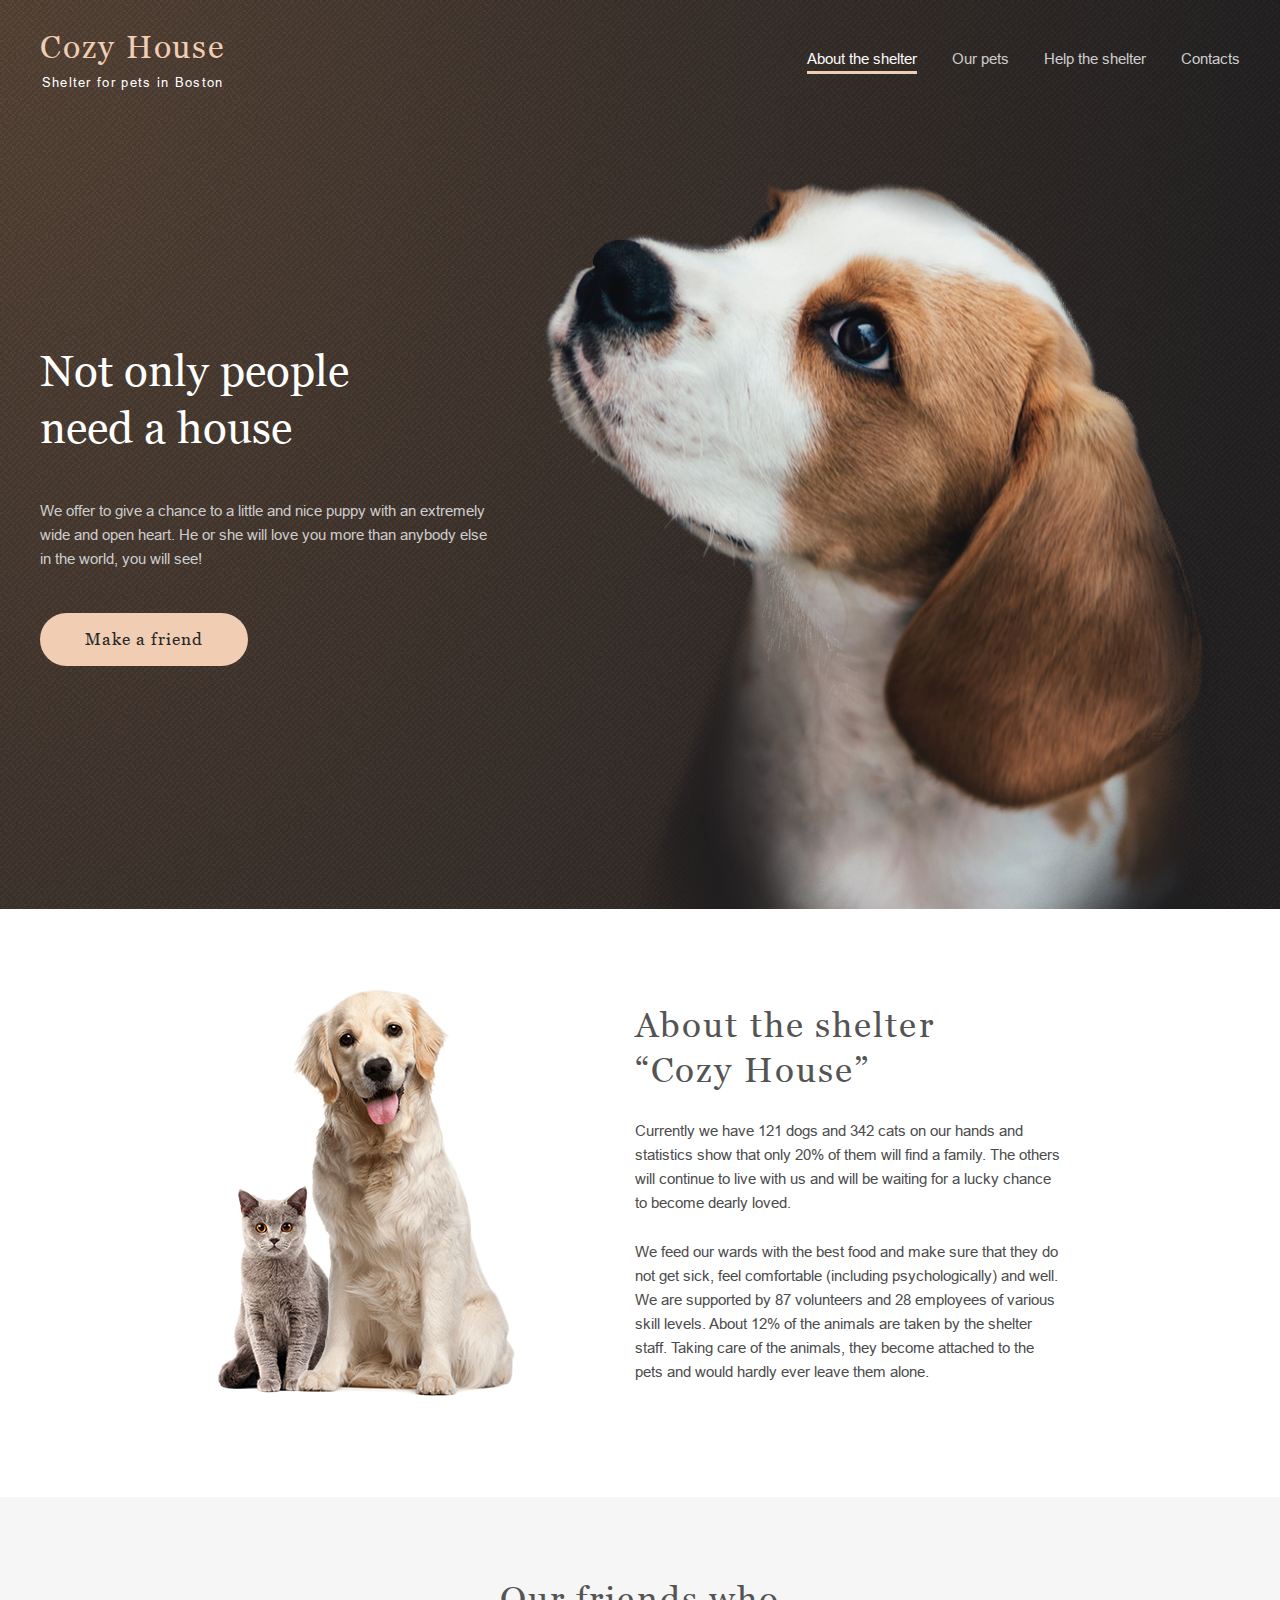
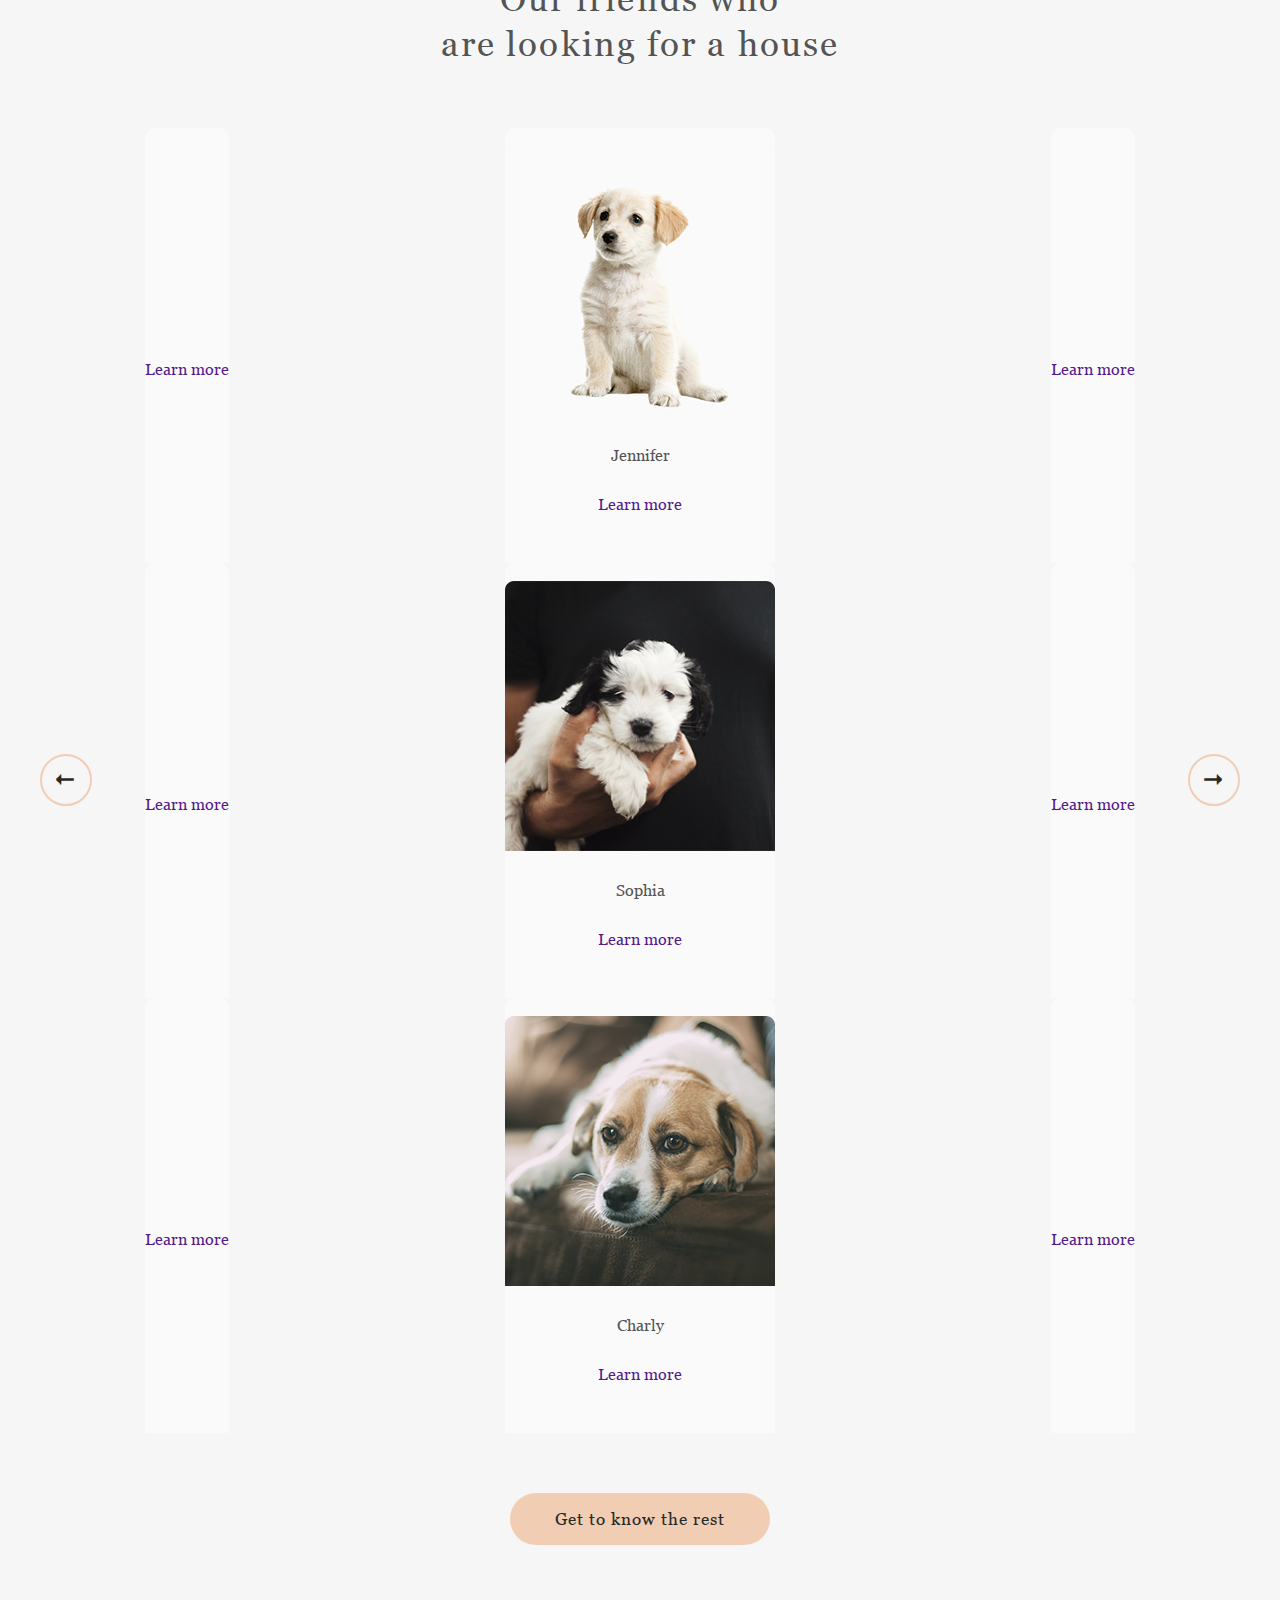
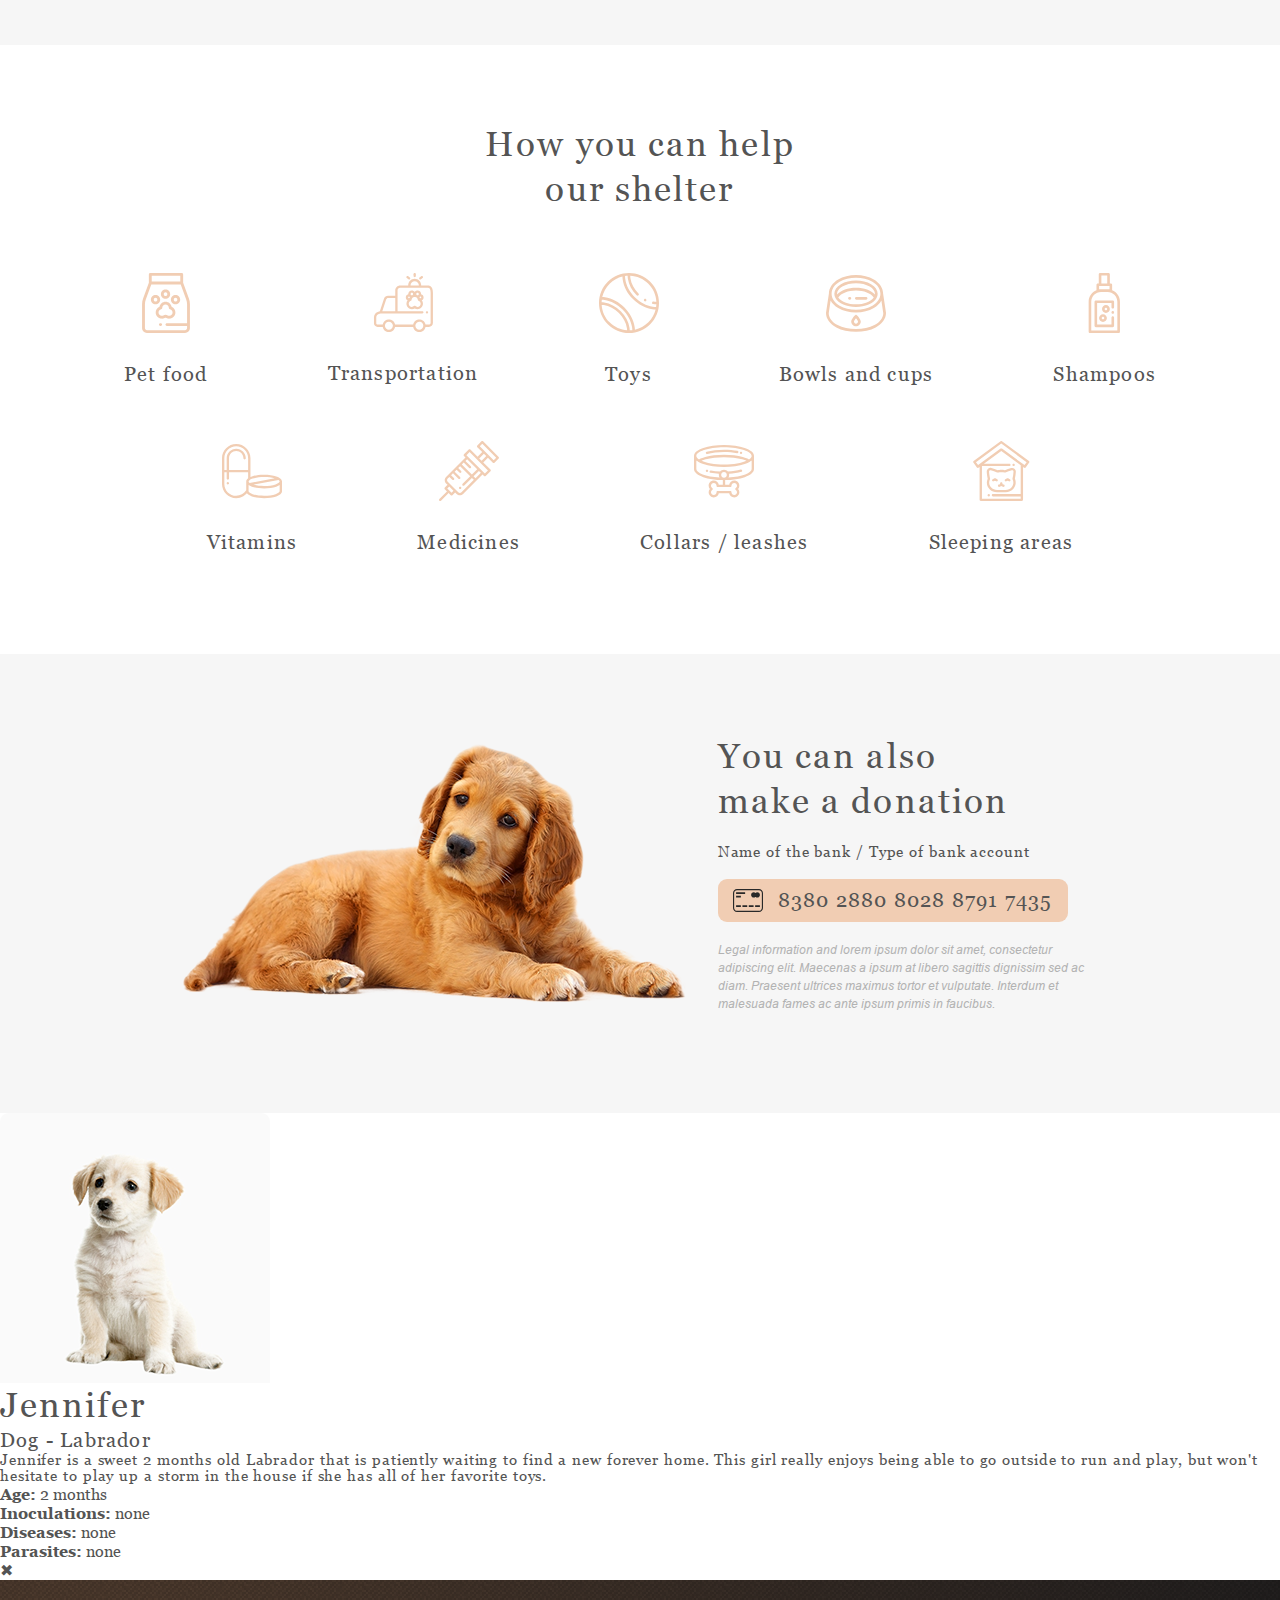
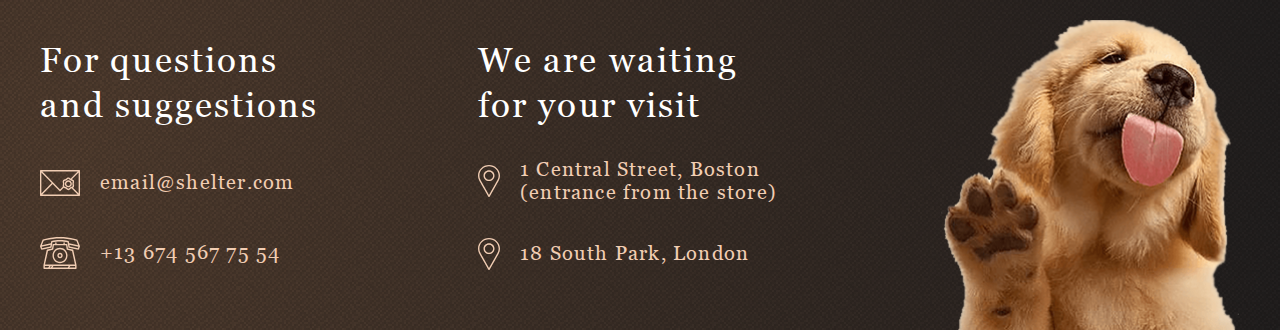
==== commit c1501646: "refactor: delete data from slides" ====
--- a/shelter/main/index.html
+++ b/shelter/main/index.html
@@ -96,27 +96,77 @@
 			<div class="pets__container _container">
 				<h3 class="pets__title">Our friends who<br>are looking for a house</h3>
 				<div class="pets__slider pets-slider">
-					<div class="pets-slider__body">
-						<div class="pets-slider__item">
-							<div class="pets-slider__pet-img">
-								<img src="../assets/images/pets-katrine.png" alt="Katrine cat">
+					<div class="pets-slider__wrapper">
+						<div class="pets-slider__body">
+							<div class="pets-slider__slide">
+								<div class="pets-slider__item" id="">
+									<div class="pets-slider__pet-img">
+										<img src="" alt="">
+									</div>
+									<span class="pets-slider__pet-name"></span>
+									<a href="" class="pets-slider__btn-learn-more">Learn more</a>
+								</div>
+								<div class="pets-slider__item" id="">
+									<div class="pets-slider__pet-img">
+										<img src="" alt="">
+									</div>
+									<span class="pets-slider__pet-name"></span>
+									<a href="" class="pets-slider__btn-learn-more">Learn more</a>
+								</div>
+								<div class="pets-slider__item" id="">
+									<div class="pets-slider__pet-img">
+										<img src="" alt="">
+									</div>
+									<span class="pets-slider__pet-name"></span>
+									<a href="" class="pets-slider__btn-learn-more">Learn more</a>
+								</div>
 							</div>
-							<span class="pet-slider__pet-name">Katrine</span>
-							<a href="" class="pet-slider__btn-learn-more">Learn more</a>
-						</div>
-						<div class="pets-slider__item">
-							<div class="pets-slider__pet-img">
-								<img src="../assets/images/pets-jennifer.png" alt="Jennifer dog">
+							<div class="pets-slider__slide">
+								<div class="pets-slider__item" id="1">
+									<div class="pets-slider__pet-img">
+										<img src="../assets/images/pets-katrine.png" alt="Pet">
+									</div>
+									<span class="pets-slider__pet-name">Katrine</span>
+									<a href="" class="pets-slider__btn-learn-more">Learn more</a>
+								</div>
+								<div class="pets-slider__item" id="2">
+									<div class="pets-slider__pet-img">
+										<img src="../assets/images/pets-jennifer.png" alt="Pet">
+									</div>
+									<span class="pets-slider__pet-name">Jennifer</span>
+									<a href="" class="pets-slider__btn-learn-more">Learn more</a>
+								</div>
+								<div class="pets-slider__item" id="3">
+									<div class="pets-slider__pet-img">
+										<img src="../assets/images/pets-woody.png" alt="Pet">
+									</div>
+									<span class="pets-slider__pet-name">Woody</span>
+									<a href="" class="pets-slider__btn-learn-more">Learn more</a>
+								</div>
 							</div>
-							<span class="pet-slider__pet-name">Jennifer</span>
-							<a href="" class="pet-slider__btn-learn-more">Learn more</a>
-						</div>
-						<div class="pets-slider__item">
-							<div class="pets-slider__pet-img">
-								<img src="../assets/images/pets-woody.png" alt="Woody dog">
+							<div class="pets-slider__slide">
+								<div class="pets-slider__item" id="">
+									<div class="pets-slider__pet-img">
+										<img src="" alt="">
+									</div>
+									<span class="pets-slider__pet-name"></span>
+									<a href="" class="pets-slider__btn-learn-more">Learn more</a>
+								</div>
+								<div class="pets-slider__item" id="">
+									<div class="pets-slider__pet-img">
+										<img src="" alt="">
+									</div>
+									<span class="pets-slider__pet-name"></span>
+									<a href="" class="pets-slider__btn-learn-more">Learn more</a>
+								</div>
+								<div class="pets-slider__item" id="">
+									<div class="pets-slider__pet-img">
+										<img src="" alt="">
+									</div>
+									<span class="pets-slider__pet-name"></span>
+									<a href="" class="pets-slider__btn-learn-more">Learn more</a>
+								</div>
 							</div>
-							<span class="pet-slider__pet-name">Woody</span>
-							<a href="" class="pet-slider__btn-learn-more">Learn more</a>
 						</div>
 					</div>
 					<div class="pets-slider__buttons">
@@ -236,7 +286,10 @@
 			</div>
 		</div>
 	</footer>
+	<script src="../assets/scripts/pets.js"></script>
 	<script src="../assets/scripts/burger-menu.js"></script>
+	<script src="../assets/scripts/slider.js"></script>
+	<script src="../assets/scripts/popup.js"></script>
 </body>
 
 </html>--- a/shelter/assets/scss/main/main.css
+++ b/shelter/assets/scss/main/main.css
@@ -153,7 +153,7 @@
   font-style: italic;
 }
 
-.paragraph-mobile-menu {
+.burger-menu__body a {
   font-family: Arial, sans-serif;
   font-weight: 400;
   font-size: 2rem;
@@ -272,14 +272,20 @@
   border-bottom: 3px solid #F1CDB3;
 }
 
-.nav-burger-menu {
+.burger-icon {
   width: 30px;
   height: 22px;
   position: relative;
   display: none;
-}
-
-.nav-burger-menu__line {
+  transition: all 0.5s ease-in-out;
+  z-index: 50;
+}
+
+.burger-icon_active {
+  transform: rotate(90deg);
+}
+
+.burger-icon__line {
   display: block;
   width: 100%;
   height: 2px;
@@ -289,8 +295,8 @@
   transform: translateY(-50%);
 }
 
-.nav-burger-menu::before,
-.nav-burger-menu::after {
+.burger-icon::before,
+.burger-icon::after {
   content: "";
   position: absolute;
   width: 100%;
@@ -298,19 +304,55 @@
   background-color: #F1CDB3;
 }
 
-.nav-burger-menu::before {
+.burger-icon::before {
   top: 0;
 }
 
-.nav-burger-menu::after {
+.burger-icon::after {
   bottom: 0;
+}
+
+.burger-menu {
+  position: absolute;
+  top: 0;
+  left: 0;
+  width: 100vw;
+  height: 100vh;
+  transition: background 0.5s ease-in-out;
+  pointer-events: none;
+}
+
+.burger-menu__body {
+  inset: 0 -320px auto auto;
+  position: fixed;
+  transition: inset 0.5s ease-in-out;
+  width: 320px;
+  height: 100vh;
+  background-color: #292929;
+  display: flex;
+  align-items: center;
+  justify-content: center;
+  flex-direction: column;
+}
+
+.burger-icon_active + .burger-menu {
+  background: rgba(41, 41, 41, 0.3764705882);
+  pointer-events: auto;
+}
+
+.burger-icon_active + .burger-menu .burger-menu__body {
+  inset: 0 0 auto auto;
+}
+
+.burger-menu__body > *:not(:last-child) {
+  margin: 0 0 40px 0;
 }
 
 @media (max-width: 767.9px) {
   .nav-menu {
     display: none;
   }
-  .nav-burger-menu {
+  .burger-icon {
     display: block;
   }
 }
@@ -1059,10 +1101,16 @@
   color: #292929;
   border-bottom: 3px solid #F1CDB3;
 }
-body#pets .nav-burger-menu::before,
-body#pets .nav-burger-menu::after,
-body#pets .nav-burger-menu__line {
+body#pets .burger-icon::before,
+body#pets .burger-icon::after,
+body#pets .burger-icon__line {
   background-color: #000000;
+}
+body#pets .burger-icon_active, body#pets .nav-menu__link {
+  filter: invert(1);
+}
+body#pets .nav-menu__link_active {
+  border-color: #292929;
 }
 
 .catalog {
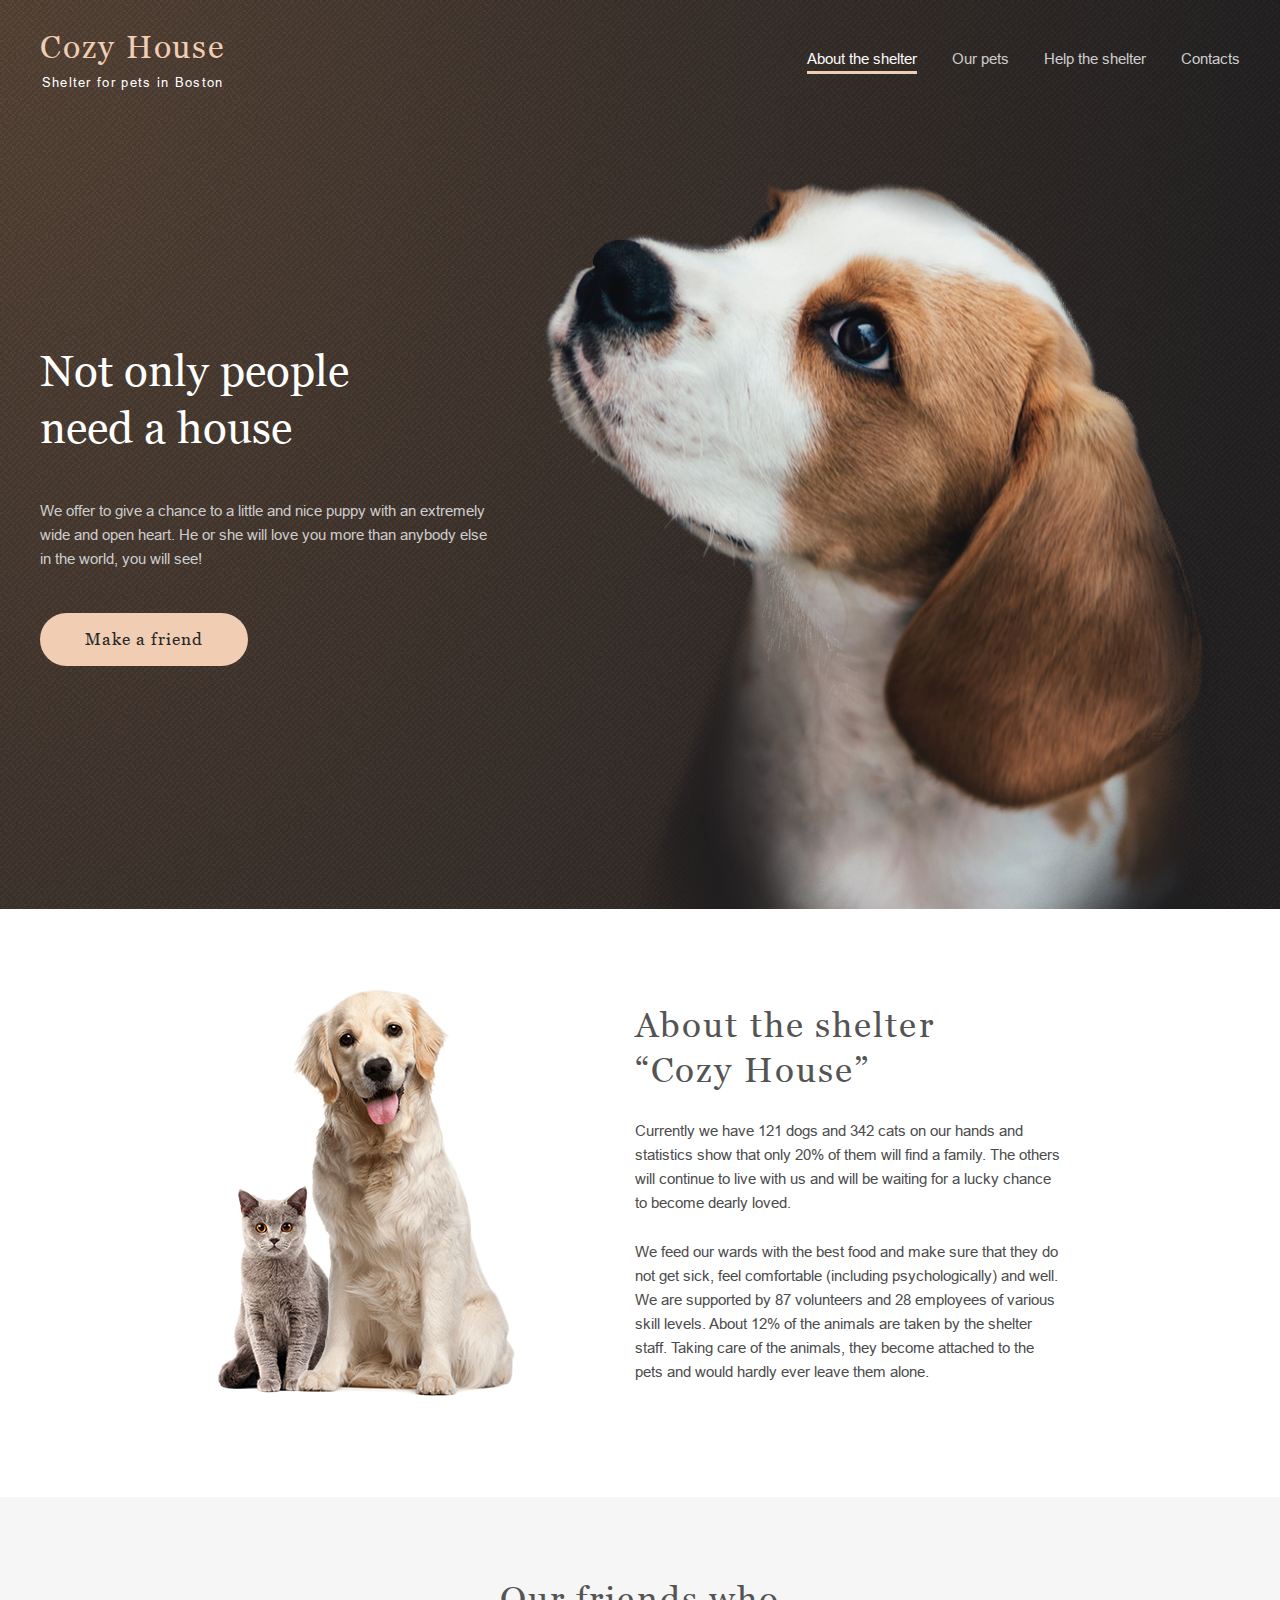
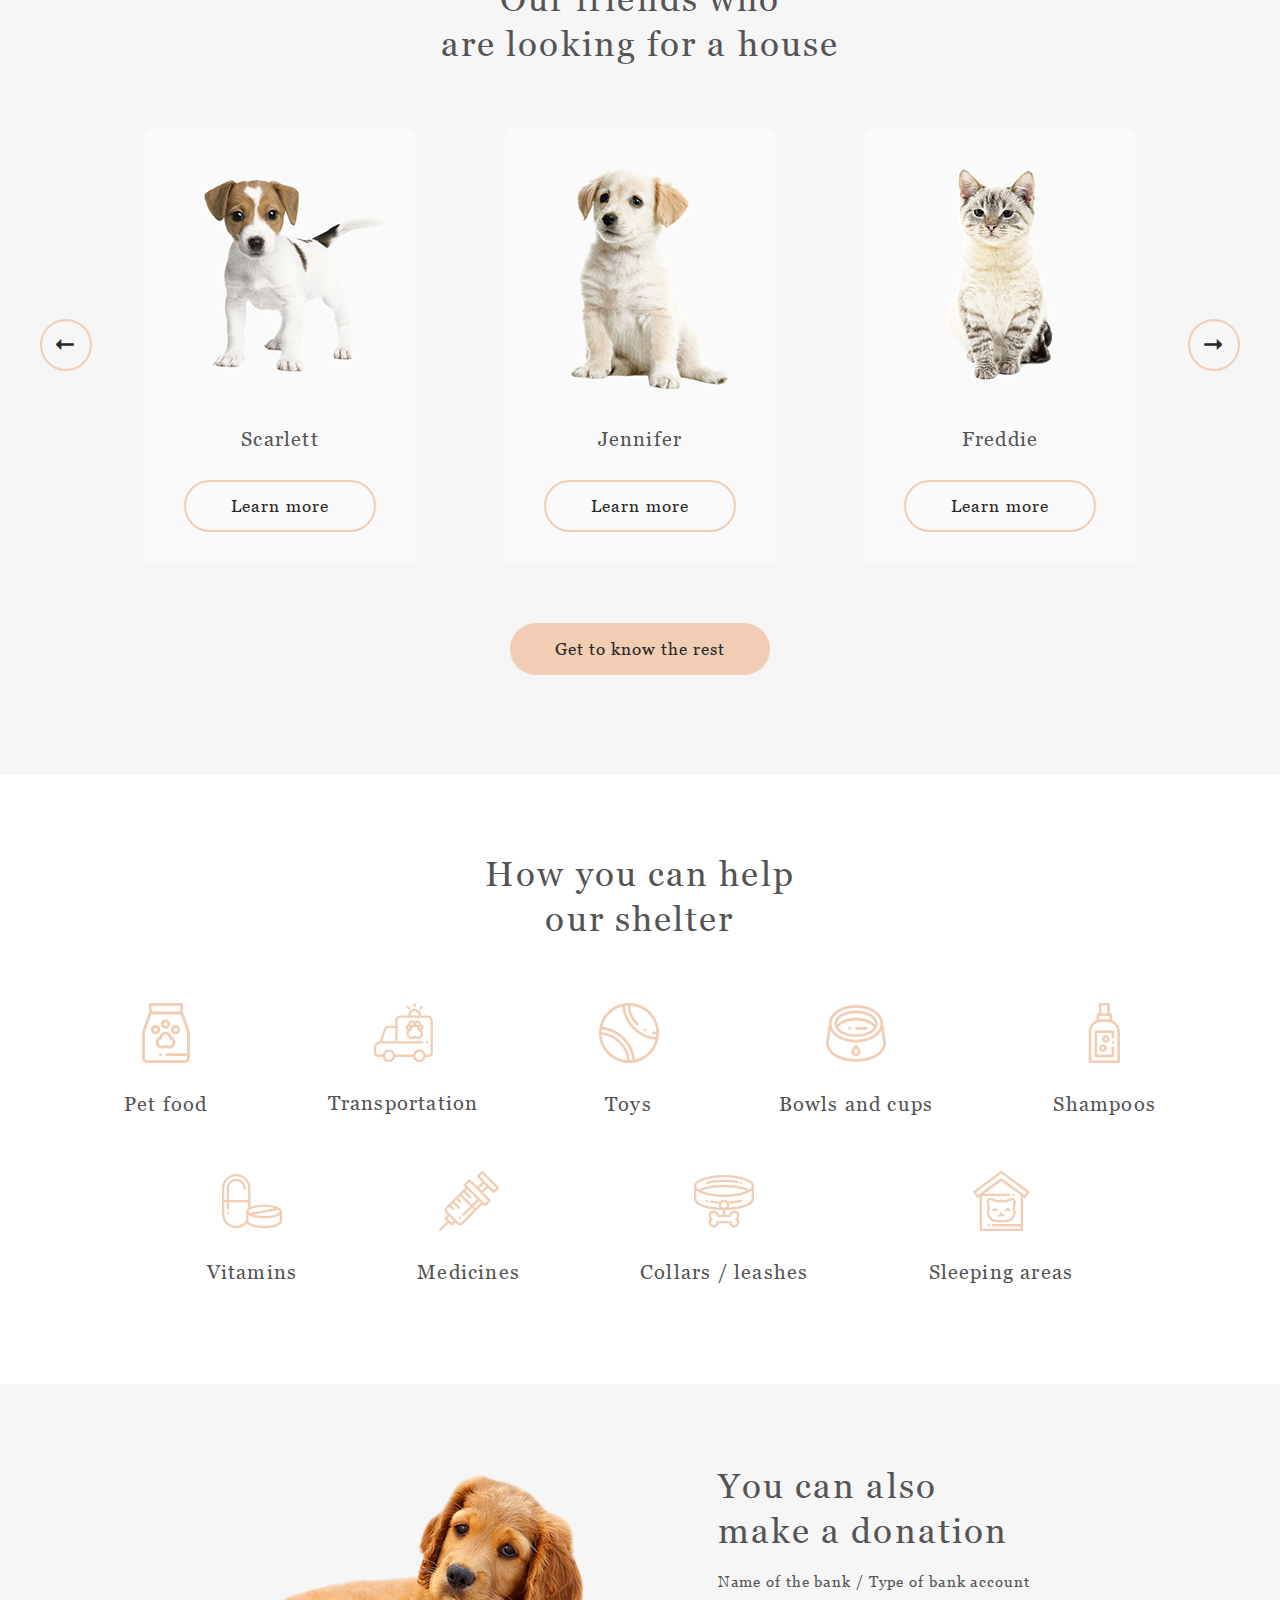
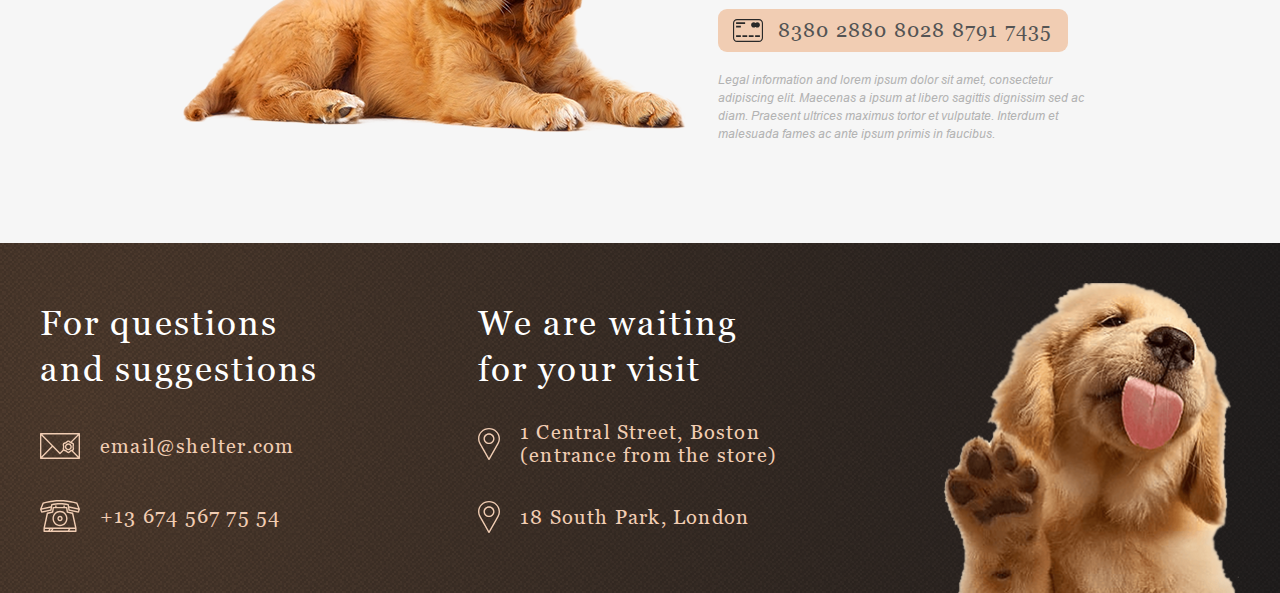
==== commit f5fd75ac: "feat: add common classes for cards on two pages" ====
--- a/shelter/main/index.html
+++ b/shelter/main/index.html
@@ -99,72 +99,72 @@
 					<div class="pets-slider__wrapper">
 						<div class="pets-slider__body">
 							<div class="pets-slider__slide">
-								<div class="pets-slider__item" id="">
-									<div class="pets-slider__pet-img">
-										<img src="" alt="">
-									</div>
-									<span class="pets-slider__pet-name"></span>
-									<a href="" class="pets-slider__btn-learn-more">Learn more</a>
-								</div>
-								<div class="pets-slider__item" id="">
-									<div class="pets-slider__pet-img">
-										<img src="" alt="">
-									</div>
-									<span class="pets-slider__pet-name"></span>
-									<a href="" class="pets-slider__btn-learn-more">Learn more</a>
-								</div>
-								<div class="pets-slider__item" id="">
-									<div class="pets-slider__pet-img">
-										<img src="" alt="">
-									</div>
-									<span class="pets-slider__pet-name"></span>
-									<a href="" class="pets-slider__btn-learn-more">Learn more</a>
+								<div class="pets-slider__item pets-item" id="">
+									<div class="pets-slider__pet-img">
+										<img src="" alt="">
+									</div>
+									<span class="pets-slider__pet-name"></span>
+									<a href="" class="pets-slider__btn-learn-more pets-item__btn-learn-more">Learn more</a>
+								</div>
+								<div class="pets-slider__item pets-item" id="">
+									<div class="pets-slider__pet-img">
+										<img src="" alt="">
+									</div>
+									<span class="pets-slider__pet-name"></span>
+									<a href="" class="pets-slider__btn-learn-more pets-item__btn-learn-more">Learn more</a>
+								</div>
+								<div class="pets-slider__item pets-item" id="">
+									<div class="pets-slider__pet-img">
+										<img src="" alt="">
+									</div>
+									<span class="pets-slider__pet-name"></span>
+									<a href="" class="pets-slider__btn-learn-more pets-item__btn-learn-more">Learn more</a>
+								</div>
+							</div>
+							<div class="pets-slider__slide pets-items">
+								<div class="pets-slider__item pets-item" id="1">
+									<div class="pets-slider__pet-img">
+										<img src="../assets/images/pets-katrine.png" alt="Pet">
+									</div>
+									<span class="pets-slider__pet-name">Katrine</span>
+									<a href="" class="pets-slider__btn-learn-more pets-item__btn-learn-more">Learn more</a>
+								</div>
+								<div class="pets-slider__item pets-item" id="2">
+									<div class="pets-slider__pet-img">
+										<img src="../assets/images/pets-jennifer.png" alt="Pet">
+									</div>
+									<span class="pets-slider__pet-name">Jennifer</span>
+									<a href="" class="pets-slider__btn-learn-more pets-item__btn-learn-more">Learn more</a>
+								</div>
+								<div class="pets-slider__item pets-item" id="3">
+									<div class="pets-slider__pet-img">
+										<img src="../assets/images/pets-woody.png" alt="Pet">
+									</div>
+									<span class="pets-slider__pet-name">Woody</span>
+									<a href="" class="pets-slider__btn-learn-more pets-item__btn-learn-more">Learn more</a>
 								</div>
 							</div>
 							<div class="pets-slider__slide">
-								<div class="pets-slider__item" id="1">
-									<div class="pets-slider__pet-img">
-										<img src="../assets/images/pets-katrine.png" alt="Pet">
-									</div>
-									<span class="pets-slider__pet-name">Katrine</span>
-									<a href="" class="pets-slider__btn-learn-more">Learn more</a>
-								</div>
-								<div class="pets-slider__item" id="2">
-									<div class="pets-slider__pet-img">
-										<img src="../assets/images/pets-jennifer.png" alt="Pet">
-									</div>
-									<span class="pets-slider__pet-name">Jennifer</span>
-									<a href="" class="pets-slider__btn-learn-more">Learn more</a>
-								</div>
-								<div class="pets-slider__item" id="3">
-									<div class="pets-slider__pet-img">
-										<img src="../assets/images/pets-woody.png" alt="Pet">
-									</div>
-									<span class="pets-slider__pet-name">Woody</span>
-									<a href="" class="pets-slider__btn-learn-more">Learn more</a>
-								</div>
-							</div>
-							<div class="pets-slider__slide">
-								<div class="pets-slider__item" id="">
-									<div class="pets-slider__pet-img">
-										<img src="" alt="">
-									</div>
-									<span class="pets-slider__pet-name"></span>
-									<a href="" class="pets-slider__btn-learn-more">Learn more</a>
-								</div>
-								<div class="pets-slider__item" id="">
-									<div class="pets-slider__pet-img">
-										<img src="" alt="">
-									</div>
-									<span class="pets-slider__pet-name"></span>
-									<a href="" class="pets-slider__btn-learn-more">Learn more</a>
-								</div>
-								<div class="pets-slider__item" id="">
-									<div class="pets-slider__pet-img">
-										<img src="" alt="">
-									</div>
-									<span class="pets-slider__pet-name"></span>
-									<a href="" class="pets-slider__btn-learn-more">Learn more</a>
+								<div class="pets-slider__item pets-item" id="">
+									<div class="pets-slider__pet-img">
+										<img src="" alt="">
+									</div>
+									<span class="pets-slider__pet-name"></span>
+									<a href="" class="pets-slider__btn-learn-more pets-item__btn-learn-more">Learn more</a>
+								</div>
+								<div class="pets-slider__item pets-item" id="">
+									<div class="pets-slider__pet-img">
+										<img src="" alt="">
+									</div>
+									<span class="pets-slider__pet-name"></span>
+									<a href="" class="pets-slider__btn-learn-more pets-item__btn-learn-more">Learn more</a>
+								</div>
+								<div class="pets-slider__item pets-item" id="">
+									<div class="pets-slider__pet-img">
+										<img src="" alt="">
+									</div>
+									<span class="pets-slider__pet-name"></span>
+									<a href="" class="pets-slider__btn-learn-more pets-item__btn-learn-more">Learn more</a>
 								</div>
 							</div>
 						</div>
--- a/shelter/assets/scss/main/main.css
+++ b/shelter/assets/scss/main/main.css
@@ -108,7 +108,7 @@
   font-style: normal;
 }
 
-h4, .catalog__button, .pets-slider__button {
+h4, .catalog__button, .popup__button, .pets-slider__button {
   font-family: Georgia, serif;
   font-weight: 400;
   font-size: 1.25rem;
@@ -126,7 +126,7 @@
   font-style: normal;
 }
 
-.h5-modal-window {
+.popup__extra-title {
   font-family: Georgia, serif;
   font-weight: 700;
   font-size: 0.9375rem;
@@ -190,7 +190,7 @@
     font-style: normal;
     text-align: center;
   }
-  body > *:not(.footer) h4, body > *:not(.footer) .catalog__button, body > *:not(.footer) .pets-slider__button {
+  body > *:not(.footer) h4, body > *:not(.footer) .catalog__button, body > *:not(.footer) .popup__button, body > *:not(.footer) .pets-slider__button {
     font-family: Georgia, serif;
     font-weight: 400;
     font-size: 0.9375rem;
@@ -575,14 +575,48 @@
 }
 
 .pets-slider {
+  position: relative;
+}
+
+.pets-slider__wrapper {
+  overflow: hidden;
+}
+
+.pets-slider__body {
+  display: flex;
+  transform: translateX(-100%);
+}
+
+.pets-slider__slide {
+  display: flex;
+  justify-content: space-between;
+  align-items: center;
+  min-width: 100%;
   padding: 0 105px;
-  position: relative;
-}
-
-.pets-slider__body {
-  display: flex;
-  justify-content: space-between;
-  align-items: center;
+}
+
+@keyframes prevSlide {
+  0% {
+    transform: translate(-100%);
+  }
+  100% {
+    transform: translate(0);
+  }
+}
+@keyframes nextSlide {
+  0% {
+    transform: translateX(-100%);
+  }
+  100% {
+    transform: translateX(-200%);
+  }
+}
+.pets-slider__body_prev {
+  animation: prevSlide 1.25s ease-in-out 0s 1;
+}
+
+.pets-slider__body_next {
+  animation: nextSlide 1.25s ease-in-out 0s 1;
 }
 
 .pets-slider__button {
@@ -631,7 +665,7 @@
   box-shadow: 0px 2px 35px 14px rgba(13, 13, 13, 0.04);
 }
 
-.pets-slider__item:hover .pet-slider__btn-learn-more {
+.pets-slider__item:hover .pets-slider__btn-learn-more {
   border-color: #FDDCC4;
   background: #FDDCC4;
 }
@@ -640,13 +674,17 @@
   margin: 0 0 30px 0;
 }
 
-.pet-slider__pet-name {
+.pets-slider__pet-img img {
+  max-width: 270px;
+}
+
+.pets-slider__pet-name {
   color: #545454;
   font-size: 1.25rem;
   letter-spacing: 1.2px;
 }
 
-.pet-slider__btn-learn-more {
+.pets-slider__btn-learn-more {
   display: flex;
   align-items: center;
   justify-content: center;
@@ -694,7 +732,7 @@
 }
 
 @media (max-width: 1180px) {
-  .pets-slider__body {
+  .pets-slider__slide {
     justify-content: space-evenly;
   }
   .pets-slider__item:last-of-type {
@@ -702,17 +740,15 @@
   }
 }
 @media (max-width: 970px) {
-  .pets-slider {
-    padding: 0;
-  }
-  .pets-slider__body {
+  .pets-slider__slide {
     justify-content: center;
     -moz-column-gap: 40px;
          column-gap: 40px;
+    padding: 0;
   }
 }
 @media (max-width: 767.9px) {
-  .pets-slider__body {
+  .pets-slider__slide {
     margin-bottom: 20px;
   }
   .pets-slider__buttons {
@@ -748,6 +784,92 @@
     margin-right: 20px;
   }
 }
+.popup {
+  display: none;
+}
+
+.popup_active {
+  position: fixed;
+  top: 0;
+  left: 0;
+  width: 100vw;
+  height: 100vh;
+  background-color: rgba(41, 41, 41, 0.3764705882);
+  display: flex;
+  align-items: center;
+  justify-content: center;
+}
+
+.popup__wrapper {
+  position: relative;
+}
+
+.popup__window {
+  max-width: 900px;
+  height: 500px;
+  background-color: #FAFAFA;
+  display: flex;
+  align-items: center;
+  justify-content: center;
+  align-items: stretch;
+  -moz-column-gap: 29px;
+       column-gap: 29px;
+  border-radius: 9px;
+  overflow: hidden;
+}
+
+.popup__button {
+  position: absolute;
+  top: -52px;
+  right: -42px;
+  width: 52px;
+  height: 52px;
+  display: flex;
+  align-items: center;
+  justify-content: center;
+  border-radius: 50%;
+  border: 2px solid #F1CDB3;
+  color: #292929;
+  cursor: pointer;
+  transition: all 0.5s ease-in-out;
+}
+
+.popup__button:hover {
+  background: #FDDCC4;
+  border-color: #FDDCC4;
+}
+
+.popup__image {
+  display: flex;
+}
+
+.popup__text {
+  display: flex;
+  flex-direction: column;
+  padding: 50px 20px 0 0;
+}
+
+.popup__text > *:not(:last-child) {
+  margin-bottom: 40px;
+}
+
+.popup__name {
+  margin-bottom: 10px;
+}
+
+.popup__extra-info > *:not(:last-child) {
+  margin-bottom: 11px;
+}
+
+.popup__extra-item {
+  list-style-type: initial;
+  margin-left: 15px;
+}
+
+.popup__extra-item::marker {
+  color: #F1CDB3;
+}
+
 .help__container {
   padding-top: 80px;
   padding-bottom: 100px;
@@ -1106,7 +1228,7 @@
 body#pets .burger-icon__line {
   background-color: #000000;
 }
-body#pets .burger-icon_active, body#pets .nav-menu__link {
+body#pets .burger-icon_active, body#pets .burger-icon_active + .burger-menu .nav-menu__link {
   filter: invert(1);
 }
 body#pets .nav-menu__link_active {
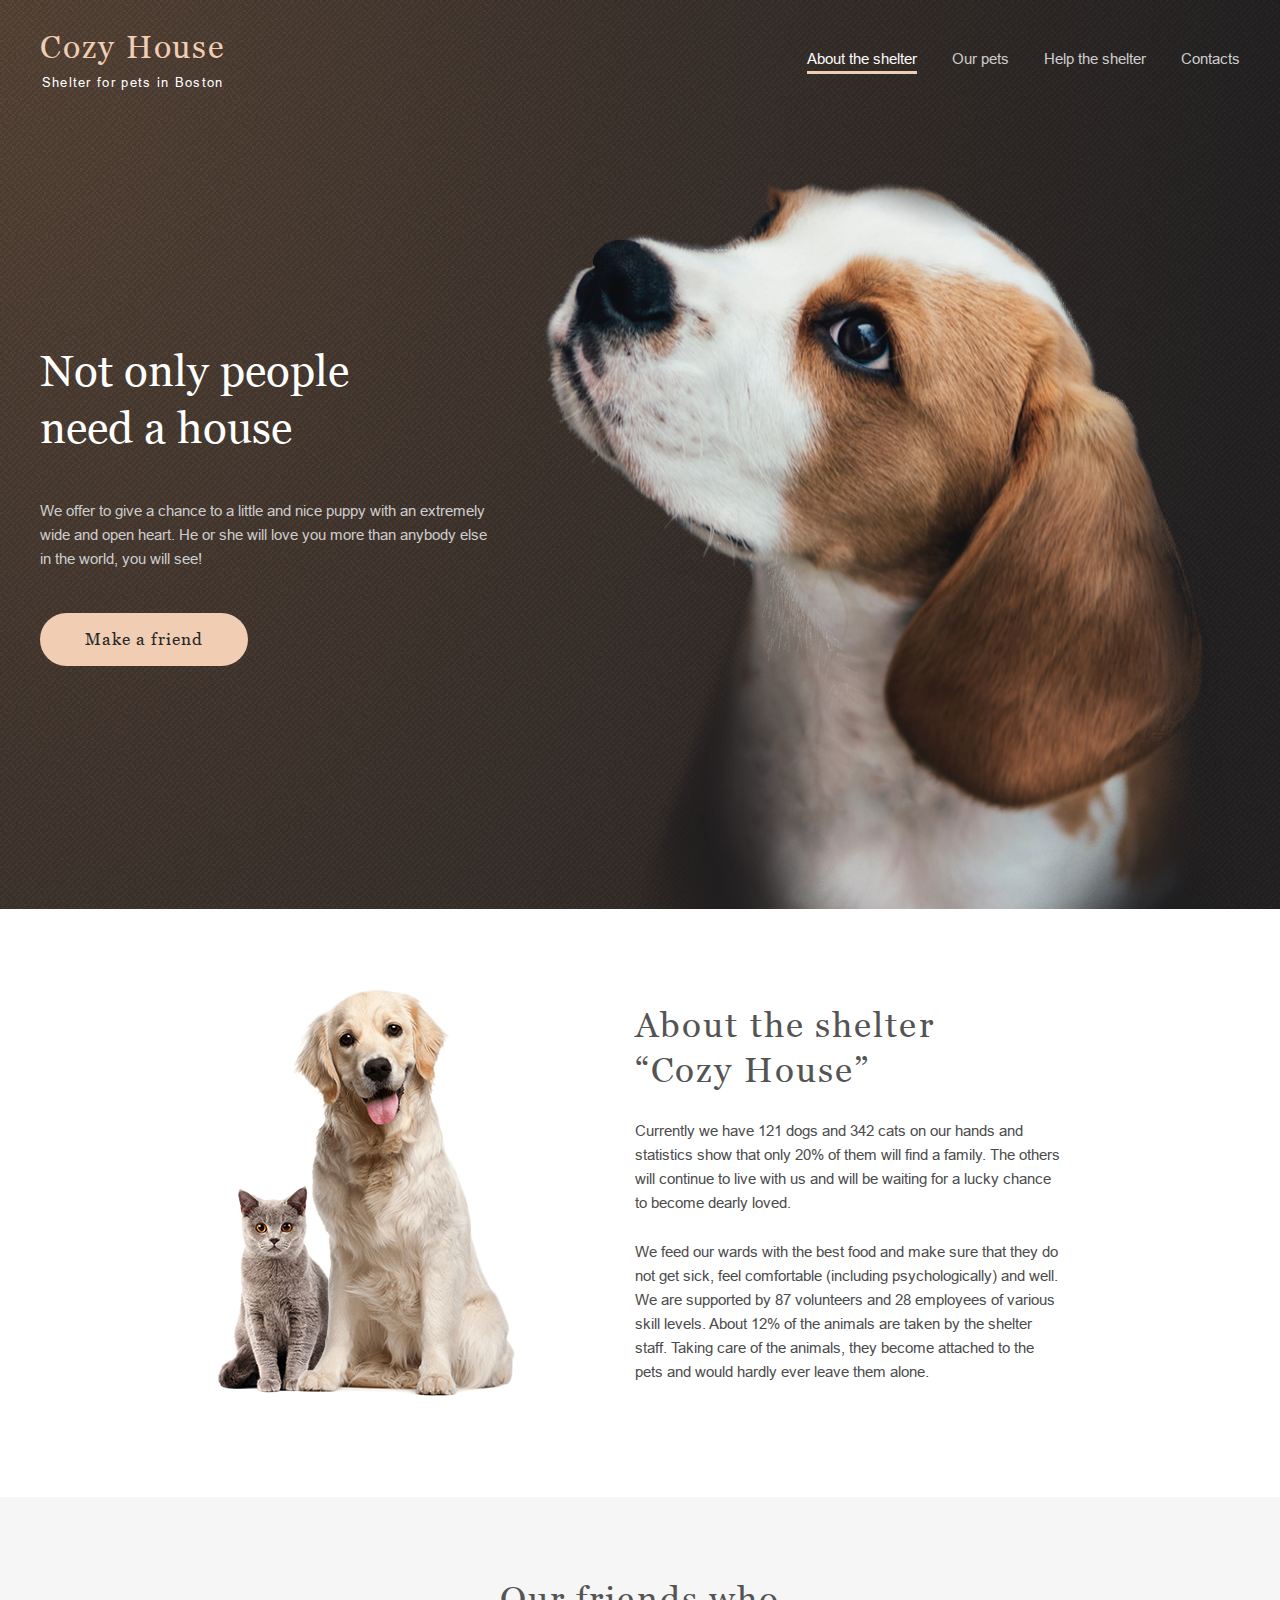
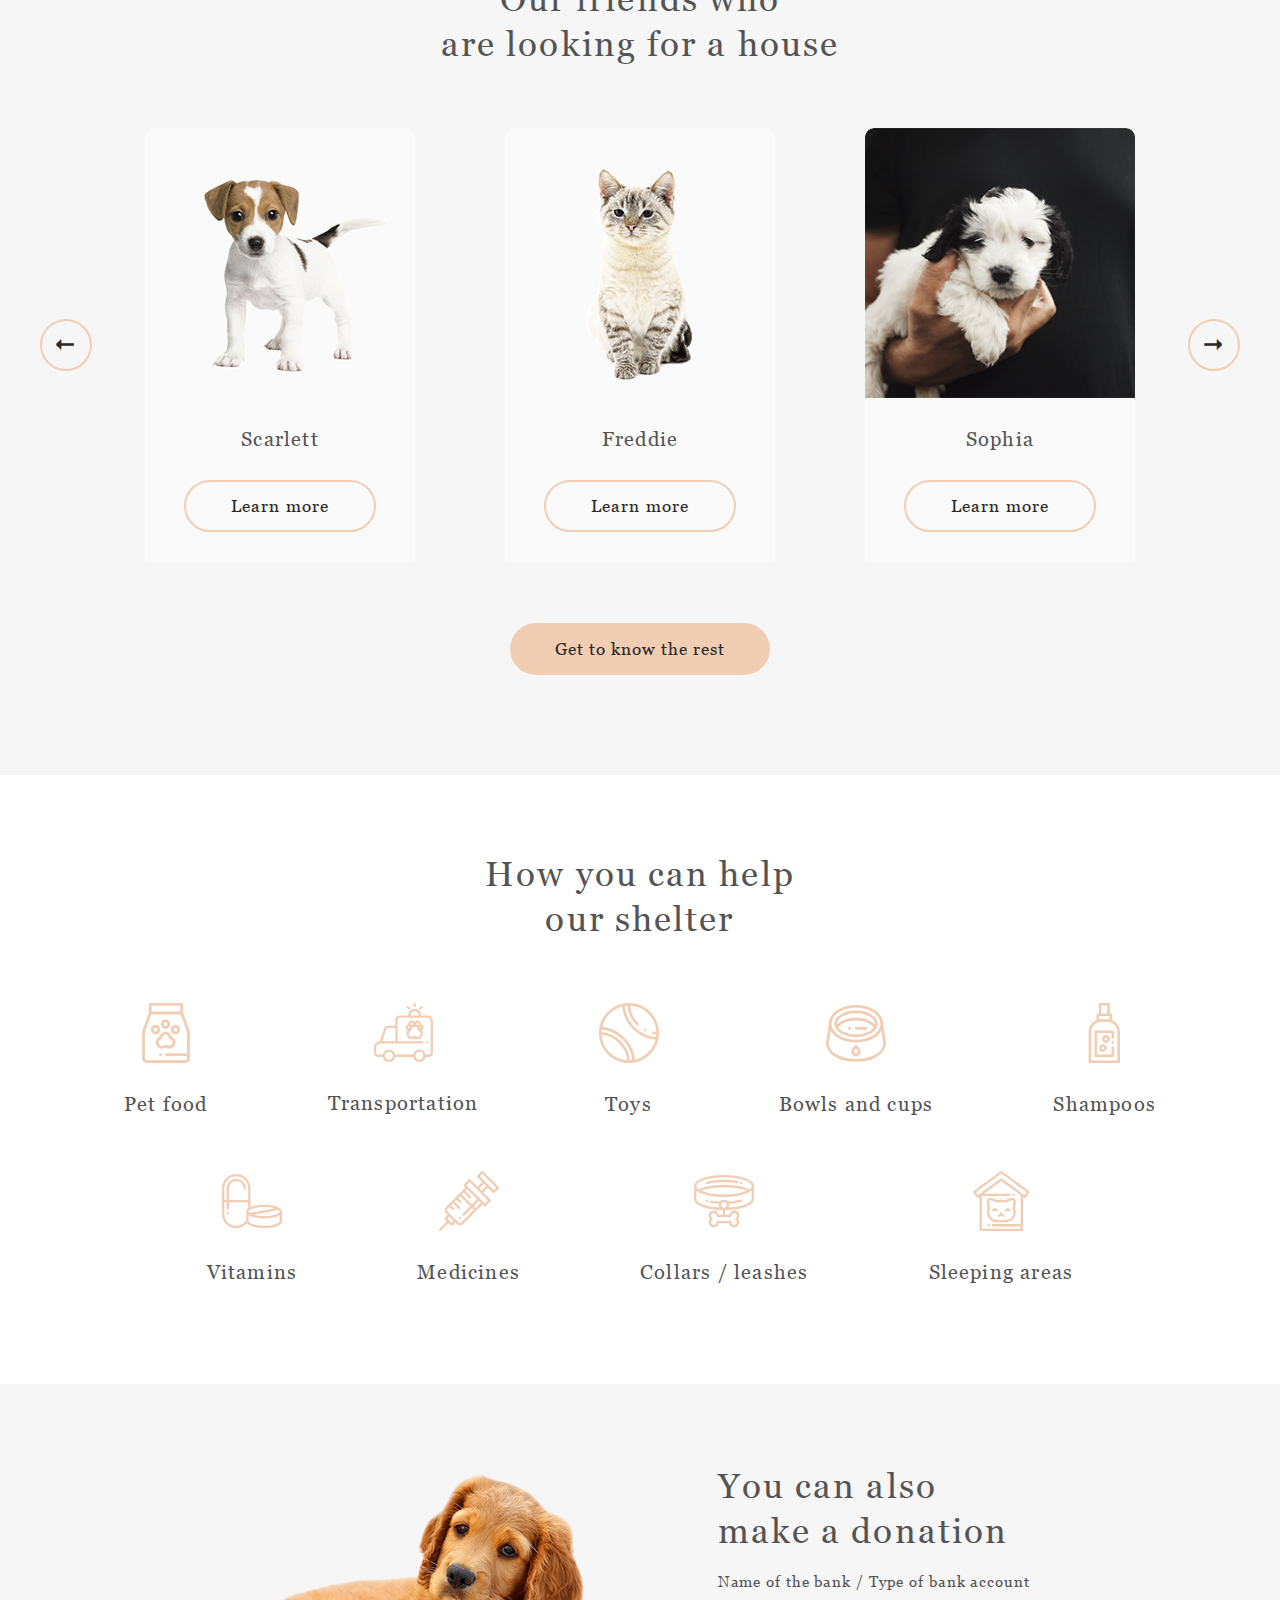
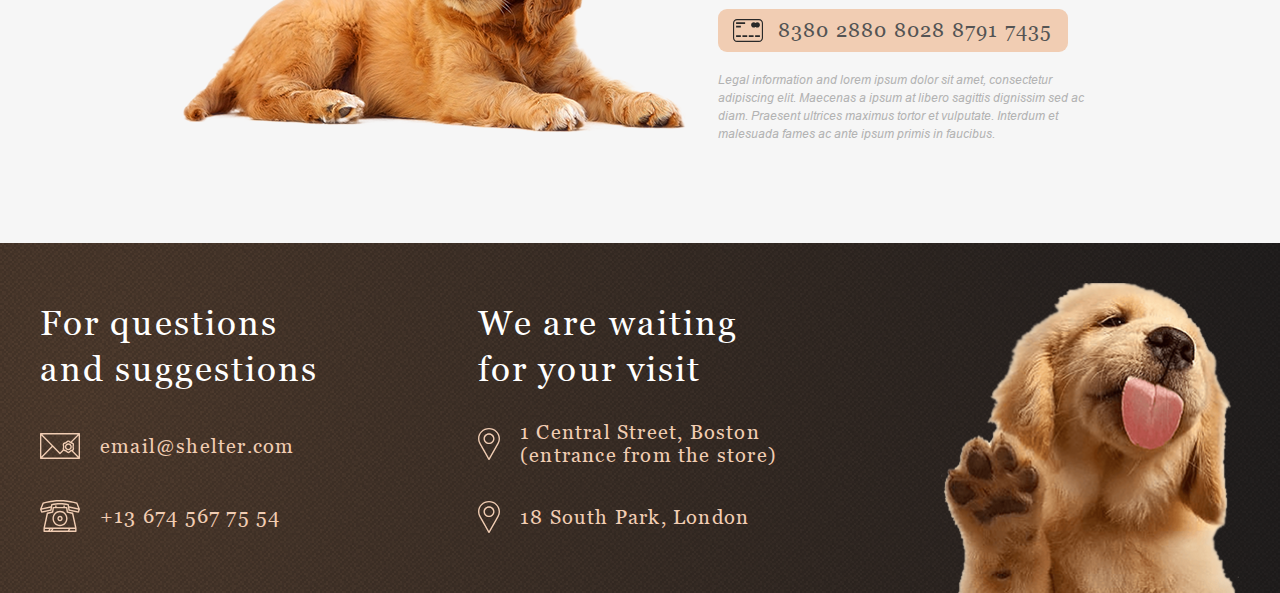
==== commit c72de3ed: "fix: remove mistakes from html validator" ====
--- a/shelter/main/index.html
+++ b/shelter/main/index.html
@@ -99,69 +99,69 @@
 					<div class="pets-slider__wrapper">
 						<div class="pets-slider__body">
 							<div class="pets-slider__slide">
-								<div class="pets-slider__item pets-item" id="">
-									<div class="pets-slider__pet-img">
-										<img src="" alt="">
-									</div>
-									<span class="pets-slider__pet-name"></span>
-									<a href="" class="pets-slider__btn-learn-more pets-item__btn-learn-more">Learn more</a>
-								</div>
-								<div class="pets-slider__item pets-item" id="">
-									<div class="pets-slider__pet-img">
-										<img src="" alt="">
-									</div>
-									<span class="pets-slider__pet-name"></span>
-									<a href="" class="pets-slider__btn-learn-more pets-item__btn-learn-more">Learn more</a>
-								</div>
-								<div class="pets-slider__item pets-item" id="">
-									<div class="pets-slider__pet-img">
-										<img src="" alt="">
+								<div class="pets-slider__item pets-item" id="1">
+									<div class="pets-slider__pet-img">
+										<img src="#" alt="Pet">
+									</div>
+									<span class="pets-slider__pet-name"></span>
+									<a href="" class="pets-slider__btn-learn-more pets-item__btn-learn-more">Learn more</a>
+								</div>
+								<div class="pets-slider__item pets-item" id="2">
+									<div class="pets-slider__pet-img">
+										<img src="#" alt="Pet">
+									</div>
+									<span class="pets-slider__pet-name"></span>
+									<a href="" class="pets-slider__btn-learn-more pets-item__btn-learn-more">Learn more</a>
+								</div>
+								<div class="pets-slider__item pets-item" id="3">
+									<div class="pets-slider__pet-img">
+										<img src="#" alt="Pet">
 									</div>
 									<span class="pets-slider__pet-name"></span>
 									<a href="" class="pets-slider__btn-learn-more pets-item__btn-learn-more">Learn more</a>
 								</div>
 							</div>
 							<div class="pets-slider__slide pets-items">
-								<div class="pets-slider__item pets-item" id="1">
-									<div class="pets-slider__pet-img">
-										<img src="../assets/images/pets-katrine.png" alt="Pet">
-									</div>
-									<span class="pets-slider__pet-name">Katrine</span>
-									<a href="" class="pets-slider__btn-learn-more pets-item__btn-learn-more">Learn more</a>
-								</div>
-								<div class="pets-slider__item pets-item" id="2">
-									<div class="pets-slider__pet-img">
-										<img src="../assets/images/pets-jennifer.png" alt="Pet">
-									</div>
-									<span class="pets-slider__pet-name">Jennifer</span>
-									<a href="" class="pets-slider__btn-learn-more pets-item__btn-learn-more">Learn more</a>
-								</div>
-								<div class="pets-slider__item pets-item" id="3">
-									<div class="pets-slider__pet-img">
-										<img src="../assets/images/pets-woody.png" alt="Pet">
-									</div>
-									<span class="pets-slider__pet-name">Woody</span>
+								<div class="pets-slider__item pets-item" id="4">
+									<div class="pets-slider__pet-img">
+										<img src="#" alt="Pet">
+									</div>
+									<span class="pets-slider__pet-name"></span>
+									<a href="" class="pets-slider__btn-learn-more pets-item__btn-learn-more">Learn more</a>
+								</div>
+								<div class="pets-slider__item pets-item" id="5">
+									<div class="pets-slider__pet-img">
+										<img src="#" alt="Pet">
+									</div>
+									<span class="pets-slider__pet-name"></span>
+									<a href="" class="pets-slider__btn-learn-more pets-item__btn-learn-more">Learn more</a>
+								</div>
+								<div class="pets-slider__item pets-item" id="6">
+									<div class="pets-slider__pet-img">
+										<img src="#" alt="Pet">
+									</div>
+									<span class="pets-slider__pet-name"></span>
 									<a href="" class="pets-slider__btn-learn-more pets-item__btn-learn-more">Learn more</a>
 								</div>
 							</div>
 							<div class="pets-slider__slide">
-								<div class="pets-slider__item pets-item" id="">
-									<div class="pets-slider__pet-img">
-										<img src="" alt="">
-									</div>
-									<span class="pets-slider__pet-name"></span>
-									<a href="" class="pets-slider__btn-learn-more pets-item__btn-learn-more">Learn more</a>
-								</div>
-								<div class="pets-slider__item pets-item" id="">
-									<div class="pets-slider__pet-img">
-										<img src="" alt="">
-									</div>
-									<span class="pets-slider__pet-name"></span>
-									<a href="" class="pets-slider__btn-learn-more pets-item__btn-learn-more">Learn more</a>
-								</div>
-								<div class="pets-slider__item pets-item" id="">
-									<div class="pets-slider__pet-img">
-										<img src="" alt="">
+								<div class="pets-slider__item pets-item" id="7">
+									<div class="pets-slider__pet-img">
+										<img src="#" alt="Pet">
+									</div>
+									<span class="pets-slider__pet-name"></span>
+									<a href="" class="pets-slider__btn-learn-more pets-item__btn-learn-more">Learn more</a>
+								</div>
+								<div class="pets-slider__item pets-item" id="8">
+									<div class="pets-slider__pet-img">
+										<img src="#" alt="Pet">
+									</div>
+									<span class="pets-slider__pet-name"></span>
+									<a href="" class="pets-slider__btn-learn-more pets-item__btn-learn-more">Learn more</a>
+								</div>
+								<div class="pets-slider__item pets-item" id="9">
+									<div class="pets-slider__pet-img">
+										<img src="#" alt="Pet">
 									</div>
 									<span class="pets-slider__pet-name"></span>
 									<a href="" class="pets-slider__btn-learn-more pets-item__btn-learn-more">Learn more</a>
--- a/shelter/assets/scss/main/main.css
+++ b/shelter/assets/scss/main/main.css
@@ -802,11 +802,11 @@
 
 .popup__wrapper {
   position: relative;
+  margin: 0 42px;
 }
 
 .popup__window {
   max-width: 900px;
-  height: 500px;
   background-color: #FAFAFA;
   display: flex;
   align-items: center;
@@ -841,12 +841,27 @@
 
 .popup__image {
   display: flex;
+  border-radius: 11px;
+  flex: 0 0 55.556%;
+  padding: 0 0 55.556% 0;
+  position: relative;
+}
+
+.popup__image img {
+  position: absolute;
+  width: 100%;
+  height: 100%;
+  top: 0;
+  left: 0;
+  -o-object-fit: cover;
+     object-fit: cover;
 }
 
 .popup__text {
   display: flex;
   flex-direction: column;
   padding: 50px 20px 0 0;
+  flex: 1 1 auto;
 }
 
 .popup__text > *:not(:last-child) {
@@ -870,6 +885,61 @@
   color: #F1CDB3;
 }
 
+@media (max-width: 890px) {
+  .popup__text {
+    padding: 25px 12px 0 0;
+  }
+  .popup__text > *:not(:last-child) {
+    margin-bottom: 25px;
+  }
+}
+@media (max-width: 820px) {
+  .popup__wrapper {
+    margin: 0 69px;
+  }
+  .popup__window {
+    -moz-column-gap: 11px;
+         column-gap: 11px;
+  }
+  .popup__text {
+    padding: 9px 0 0 0;
+  }
+  .popup__text > *:not(:last-child) {
+    margin-bottom: 20px;
+  }
+  .popup__info {
+    font-size: 0.8125rem;
+  }
+  .popup__extra-info > *:not(:last-child) {
+    margin-bottom: 5px;
+  }
+}
+@media (max-width: 750px) {
+  .popup__image {
+    display: none;
+  }
+  .popup__text {
+    padding: 10px;
+  }
+}
+@media (max-width: 526px) {
+  .popup__wrapper {
+    margin: 0 40px;
+  }
+  .popup__button {
+    right: -30px;
+  }
+  .popup__name {
+    font-size: 2.1875rem;
+  }
+  .popup .popup__text .popup__pet {
+    text-align: center;
+    font-size: 1.25rem;
+  }
+  .popup .popup__info {
+    margin-bottom: 24px;
+  }
+}
 .help__container {
   padding-top: 80px;
   padding-bottom: 100px;
@@ -1342,6 +1412,7 @@
   color: #CDCDCD;
   border-color: #CDCDCD;
   cursor: auto;
+  pointer-events: none;
 }
 
 .catalog__button_active-page {
@@ -1369,7 +1440,7 @@
     margin: 0 0 40px 0;
   }
 }
-@media (max-width: 640px) {
+@media (max-width: 639px) {
   .catalog__item:not(:nth-child(-n+3)) {
     display: none;
   }
